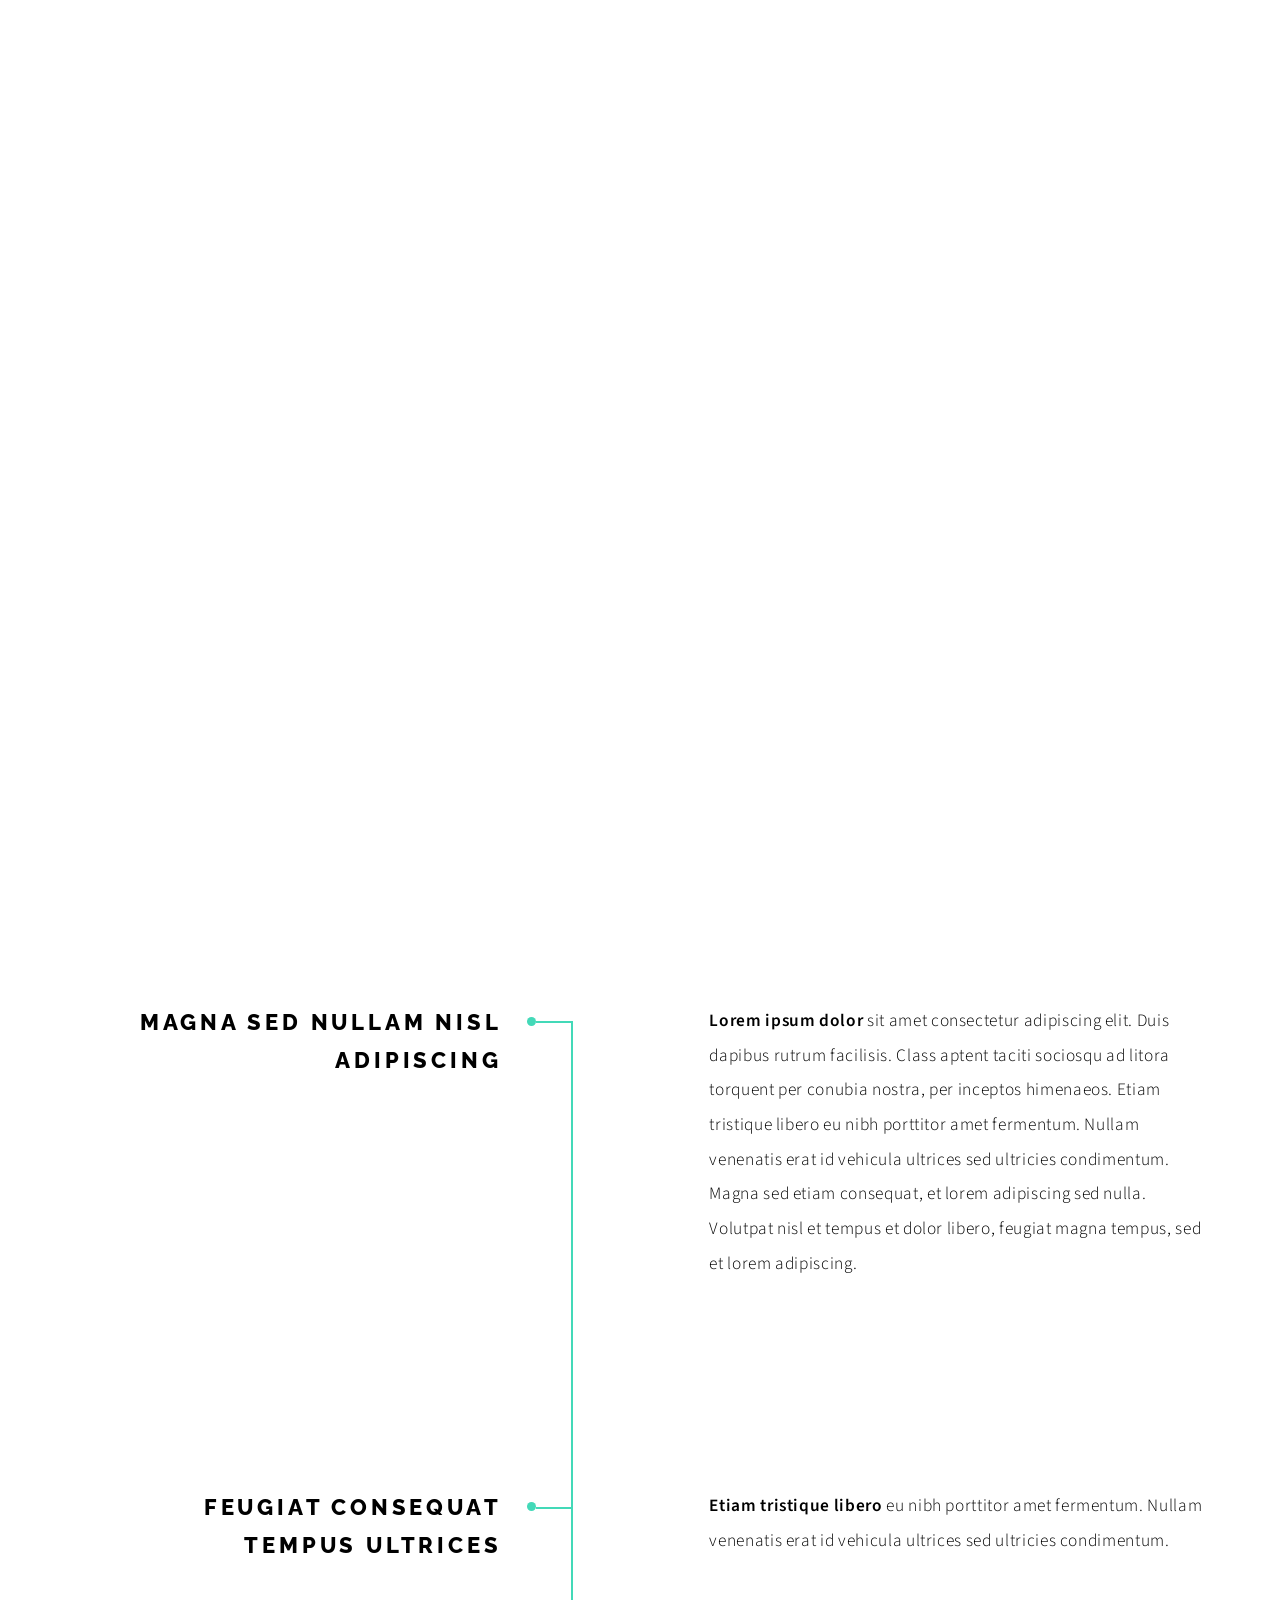
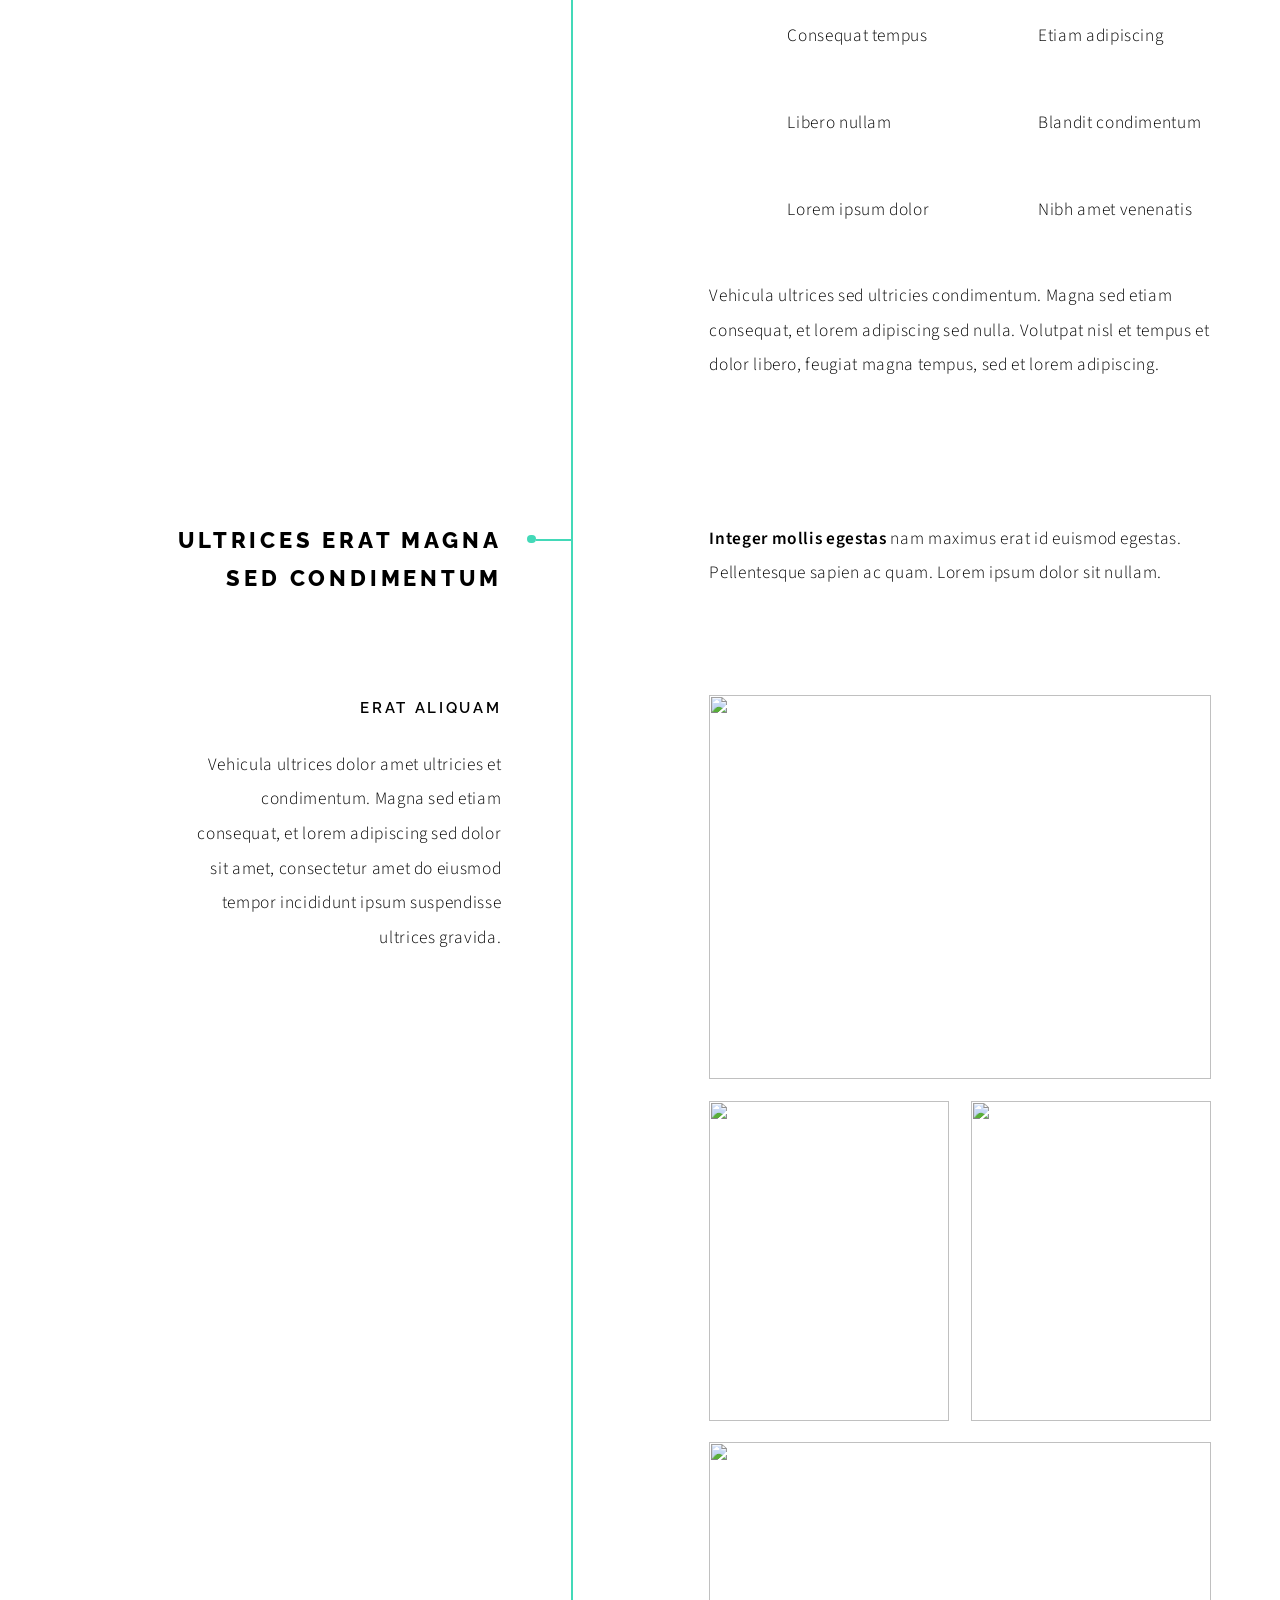
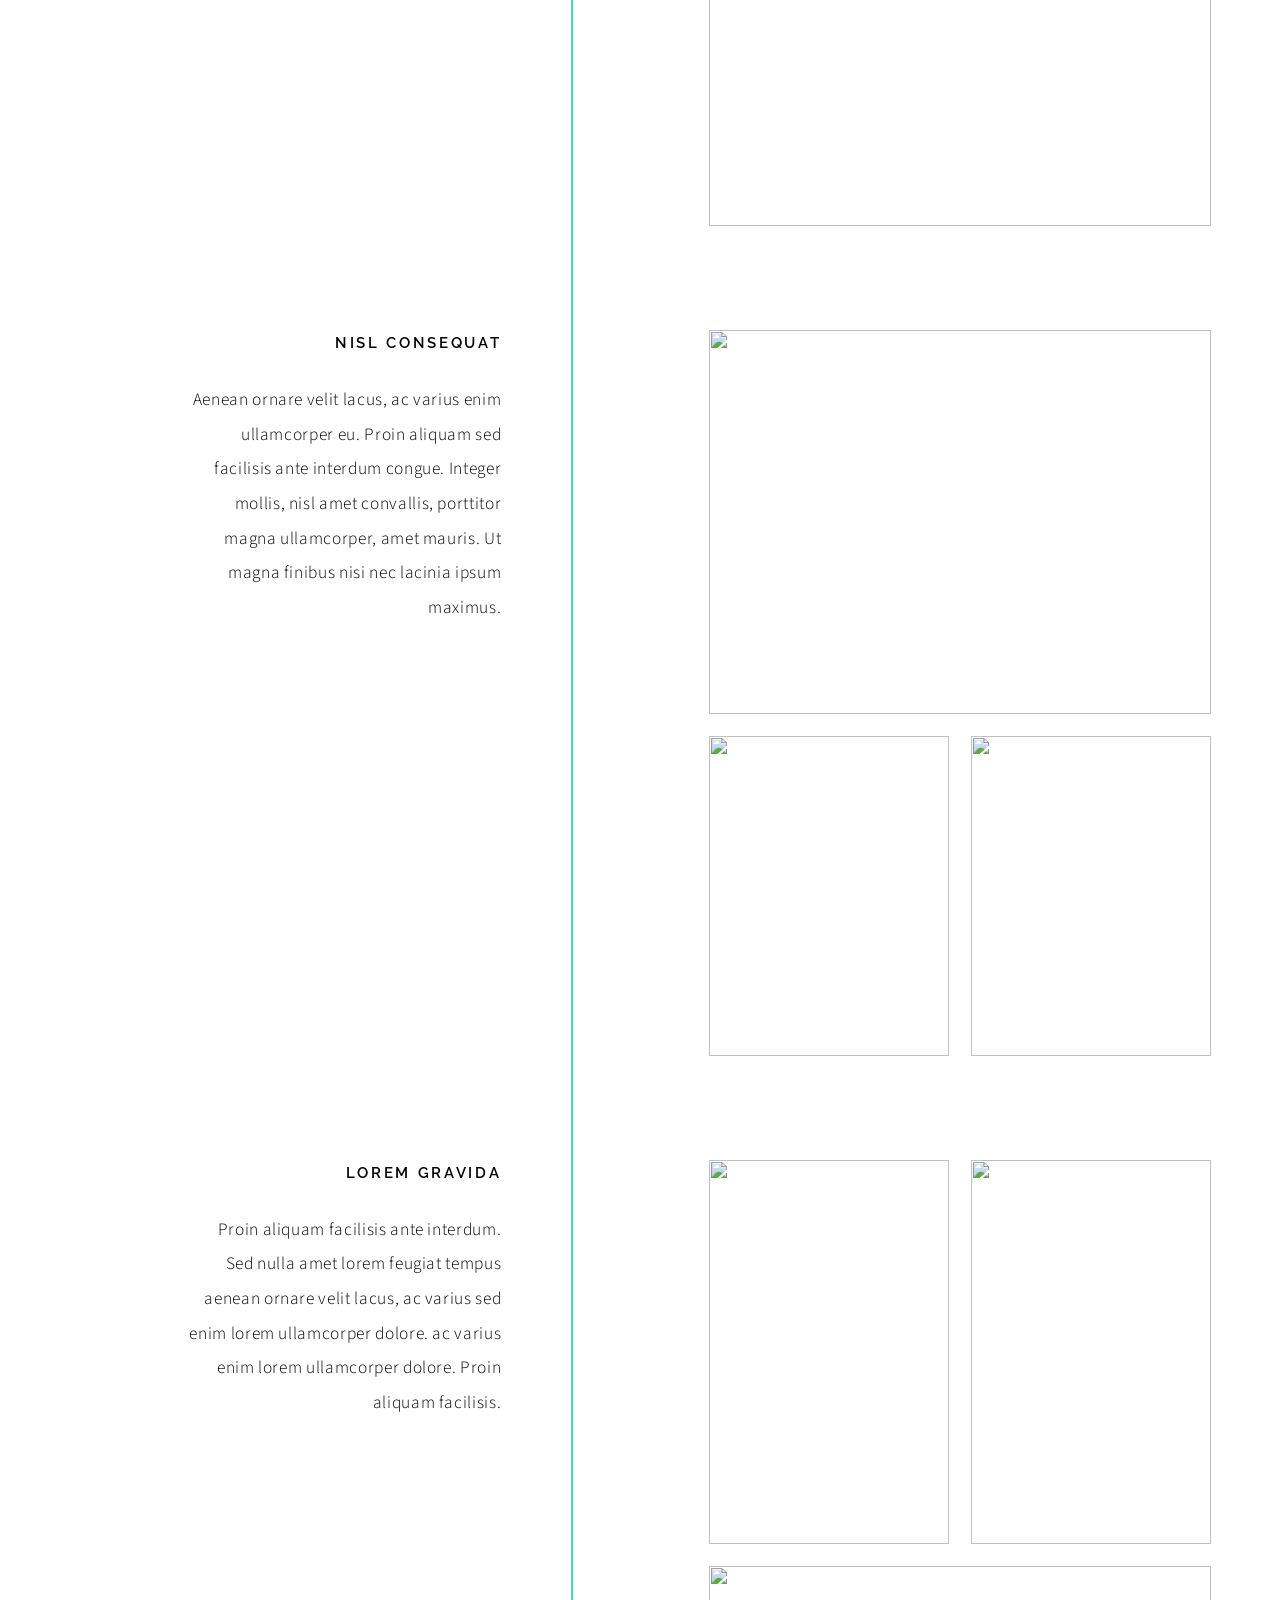
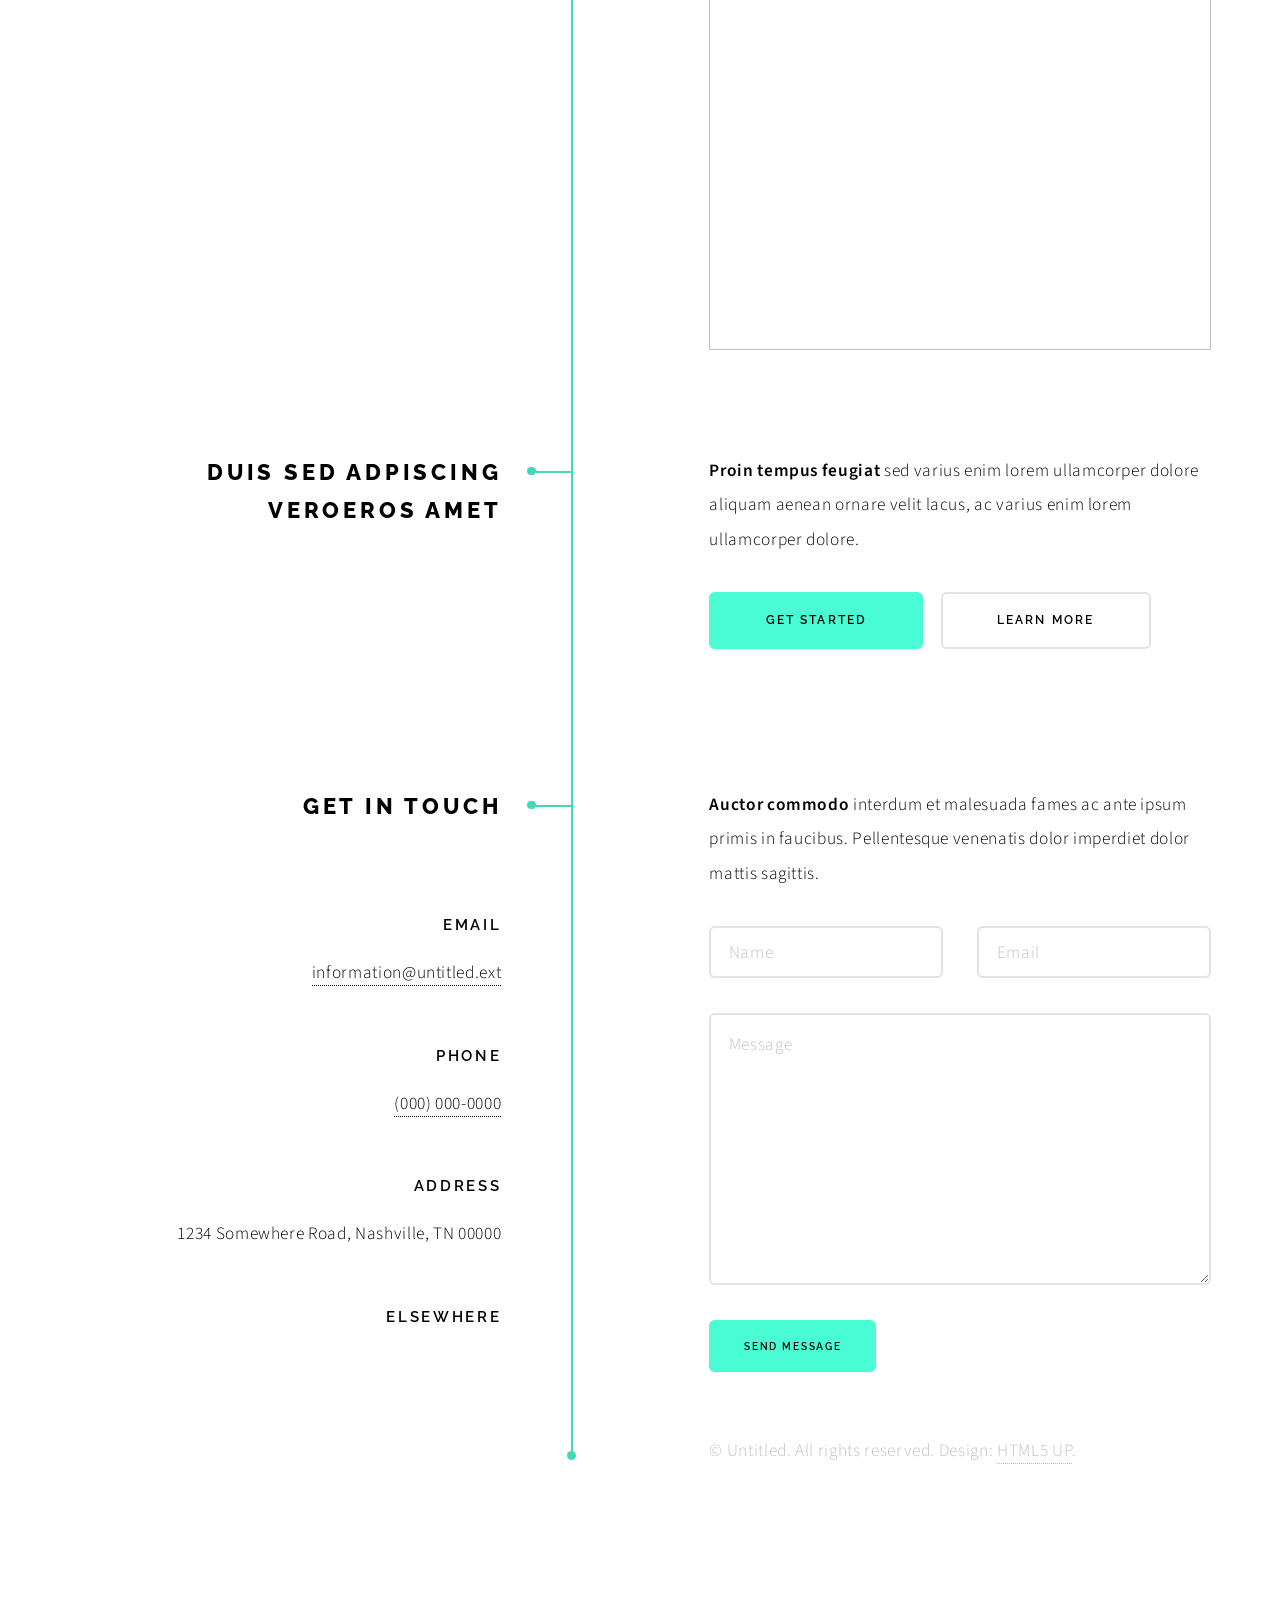
==== index.html @ ba3c8077 "Initialized: project" ====
<!DOCTYPE HTML>
<!--
	Paradigm Shift by HTML5 UP
	html5up.net | @ajlkn
	Free for personal and commercial use under the CCA 3.0 license (html5up.net/license)
-->
<html>
	<head>
		<title>Paradigm Shift by HTML5 UP</title>
		<meta charset="utf-8" />
		<meta name="viewport" content="width=device-width, initial-scale=1, user-scalable=no" />
		<meta name="description" content="" />
		<meta name="keywords" content="" />
		<link rel="stylesheet" href="assets/css/main.css" />
	</head>
	<body class="is-preload">

		<!-- Wrapper -->
			<div id="wrapper">

				<!-- Intro -->
					<section class="intro">
						<header>
							<h1>Paradigm Shift</h1>
							<p>A free responsive site template designed by <a href="https://twitter.com/ajlkn">@ajlkn</a> / <a href="https://html5up.net">HTML5 UP</a></p>
							<ul class="actions">
								<li><a href="#first" class="arrow scrolly"><span class="label">Next</span></a></li>
							</ul>
						</header>
						<div class="content">
							<span class="image fill" data-position="center"><img src="images/pic01.jpg" alt="" /></span>
						</div>
					</section>

				<!-- Section -->
					<section id="first">
						<header>
							<h2>Magna sed nullam nisl adipiscing</h2>
						</header>
						<div class="content">
							<p><strong>Lorem ipsum dolor</strong> sit amet consectetur adipiscing elit. Duis dapibus rutrum facilisis. Class aptent taciti sociosqu ad litora torquent per conubia nostra, per inceptos himenaeos. Etiam tristique libero eu nibh porttitor amet fermentum. Nullam venenatis erat id vehicula ultrices sed ultricies condimentum. Magna sed etiam consequat, et lorem adipiscing sed nulla. Volutpat nisl et tempus et dolor libero, feugiat magna tempus, sed et lorem adipiscing.</p>
							<span class="image main"><img src="images/pic02.jpg" alt="" /></span>
						</div>
					</section>

				<!-- Section -->
					<section>
						<header>
							<h2>Feugiat consequat tempus ultrices</h2>
						</header>
						<div class="content">
							<p><strong>Etiam tristique libero</strong> eu nibh porttitor amet fermentum. Nullam venenatis erat id vehicula ultrices sed ultricies condimentum.</p>
							<ul class="feature-icons">
								<li class="icon solid fa-laptop">Consequat tempus</li>
								<li class="icon solid fa-bolt">Etiam adipiscing</li>
								<li class="icon solid fa-signal">Libero nullam</li>
								<li class="icon solid fa-cog">Blandit condimentum</li>
								<li class="icon solid fa-map-marker-alt">Lorem ipsum dolor</li>
								<li class="icon solid fa-code">Nibh amet venenatis</li>
							</ul>
							<p>Vehicula ultrices sed ultricies condimentum. Magna sed etiam consequat, et lorem adipiscing sed nulla. Volutpat nisl et tempus et dolor libero, feugiat magna tempus, sed et lorem adipiscing.</p>
						</div>
					</section>

				<!-- Section -->
					<section>
						<header>
							<h2>Ultrices erat magna sed condimentum</h2>
						</header>
						<div class="content">
							<p><strong>Integer mollis egestas</strong> nam maximus erat id euismod egestas. Pellentesque sapien ac quam. Lorem ipsum dolor sit nullam.</p>

							<!-- Section -->
								<section>
									<header>
										<h3>Erat aliquam</h3>
										<p>Vehicula ultrices dolor amet ultricies et condimentum. Magna sed etiam consequat, et lorem adipiscing sed dolor sit amet, consectetur amet do eiusmod tempor incididunt  ipsum suspendisse ultrices gravida.</p>
									</header>
									<div class="content">
										<div class="gallery">
											<a href="images/gallery/fulls/01.jpg" class="landscape"><img src="images/gallery/thumbs/01.jpg" alt="" /></a>
											<a href="images/gallery/fulls/02.jpg"><img src="images/gallery/thumbs/02.jpg" alt="" /></a>
											<a href="images/gallery/fulls/03.jpg"><img src="images/gallery/thumbs/03.jpg" alt="" /></a>
											<a href="images/gallery/fulls/04.jpg" class="landscape"><img src="images/gallery/thumbs/04.jpg" alt="" /></a>
										</div>
									</div>
								</section>

							<!-- Section -->
								<section>
									<header>
										<h3>Nisl consequat</h3>
										<p>Aenean ornare velit lacus, ac varius enim ullamcorper eu. Proin aliquam sed facilisis ante interdum congue. Integer mollis, nisl amet convallis, porttitor magna ullamcorper, amet mauris. Ut magna finibus nisi nec lacinia ipsum maximus.</p>
									</header>
									<div class="content">
										<div class="gallery">
											<a href="images/gallery/fulls/05.jpg" class="landscape"><img src="images/gallery/thumbs/05.jpg" alt="" /></a>
											<a href="images/gallery/fulls/06.jpg"><img src="images/gallery/thumbs/06.jpg" alt="" /></a>
											<a href="images/gallery/fulls/07.jpg"><img src="images/gallery/thumbs/07.jpg" alt="" /></a>
										</div>
									</div>
								</section>

							<!-- Section -->
								<section>
									<header>
										<h3>Lorem gravida</h3>
										<p>Proin aliquam facilisis ante interdum. Sed nulla amet lorem feugiat tempus aenean ornare velit lacus, ac varius sed enim lorem ullamcorper dolore.  ac varius enim lorem ullamcorper dolore. Proin aliquam facilisis.</p>
									</header>
									<div class="content">
										<div class="gallery">
											<a href="images/gallery/fulls/08.jpg" class="portrait"><img src="images/gallery/thumbs/08.jpg" alt="" /></a>
											<a href="images/gallery/fulls/09.jpg" class="portrait"><img src="images/gallery/thumbs/09.jpg" alt="" /></a>
											<a href="images/gallery/fulls/10.jpg" class="landscape"><img src="images/gallery/thumbs/10.jpg" alt="" /></a>
										</div>
									</div>
								</section>

						</div>
					</section>

				<!-- Section -->
					<section>
						<header>
							<h2>Duis sed adpiscing veroeros amet</h2>
						</header>
						<div class="content">
							<p><strong>Proin tempus feugiat</strong> sed varius enim lorem ullamcorper dolore aliquam aenean ornare velit lacus, ac varius enim lorem ullamcorper dolore.</p>
							<ul class="actions">
								<li><a href="#" class="button primary large">Get Started</a></li>
								<li><a href="#" class="button large">Learn More</a></li>
							</ul>
						</div>
					</section>

				<!-- Elements -->
				<!--
					<section>
						<header>
							<h2>Elements</h2>
						</header>
						<div class="content">

							<section>
								<header>
									<h3>Text</h3>
								</header>
								<div class="content">
									<p>This is <b>bold</b> and this is <strong>strong</strong>. This is <i>italic</i> and this is <em>emphasized</em>.
									This is <sup>superscript</sup> text and this is <sub>subscript</sub> text.
									This is <u>underlined</u> and this is code: <code>for (;;) { ... }</code>. Finally, <a href="#">this is a link</a>.</p>
									<hr />
									<h2>Heading Level 2</h2>
									<h3>Heading Level 3</h3>
									<h4>Heading Level 4</h4>
									<h5>Heading Level 5</h5>
									<hr />
									<h5>Blockquote</h5>
									<blockquote>Fringilla nisl. Donec accumsan interdum nisi, quis tincidunt felis sagittis eget tempus euismod. Vestibulum ante ipsum primis in faucibus vestibulum. Blandit adipiscing eu felis iaculis volutpat ac adipiscing accumsan faucibus. Vestibulum ante ipsum primis in faucibus lorem ipsum dolor sit amet nullam adipiscing eu felis.</blockquote>
									<h5>Preformatted</h5>
									<pre><code>i = 0;

while (!deck.isInOrder()) {
  print 'Iteration ' + i;
  deck.shuffle();
  i++;
}

print 'Sorted in ' + i + ' iterations.';</code></pre>
								</div>
							</section>

							<section>
								<header>
									<h3>Lists</h3>
								</header>
								<div class="content">

									<h4>Unordered</h4>
									<ul>
										<li>Dolor pulvinar etiam.</li>
										<li>Sagittis adipiscing.</li>
										<li>Felis enim feugiat.</li>
									</ul>

									<h4>Alternate</h4>
									<ul class="alt">
										<li>Dolor pulvinar etiam.</li>
										<li>Sagittis adipiscing.</li>
										<li>Felis enim feugiat.</li>
									</ul>

									<h4>Ordered</h4>
									<ol>
										<li>Dolor pulvinar etiam.</li>
										<li>Etiam vel felis viverra.</li>
										<li>Felis enim feugiat.</li>
										<li>Dolor pulvinar etiam.</li>
										<li>Etiam vel felis lorem.</li>
										<li>Felis enim et feugiat.</li>
									</ol>
									<h4>Icons</h4>
									<ul class="icons">
										<li><a href="#" class="icon brands fa-twitter"><span class="label">Twitter</span></a></li>
										<li><a href="#" class="icon brands fa-facebook-f"><span class="label">Facebook</span></a></li>
										<li><a href="#" class="icon brands fa-instagram"><span class="label">Instagram</span></a></li>
										<li><a href="#" class="icon brands fa-github"><span class="label">Github</span></a></li>
									</ul>

									<h4>Actions</h4>
									<ul class="actions">
										<li><a href="#" class="button primary">Default</a></li>
										<li><a href="#" class="button">Default</a></li>
									</ul>
									<ul class="actions stacked">
										<li><a href="#" class="button primary">Default</a></li>
										<li><a href="#" class="button">Default</a></li>
									</ul>
								</div>
							</section>

							<section>
								<header>
									<h3>Table</h3>
								</header>
								<div class="content">
									<h4>Default</h4>
									<div class="table-wrapper">
										<table>
											<thead>
												<tr>
													<th>Name</th>
													<th>Description</th>
													<th>Price</th>
												</tr>
											</thead>
											<tbody>
												<tr>
													<td>Item One</td>
													<td>Ante turpis integer aliquet porttitor.</td>
													<td>29.99</td>
												</tr>
												<tr>
													<td>Item Two</td>
													<td>Vis ac commodo adipiscing arcu aliquet.</td>
													<td>19.99</td>
												</tr>
												<tr>
													<td>Item Three</td>
													<td> Morbi faucibus arcu accumsan lorem.</td>
													<td>29.99</td>
												</tr>
												<tr>
													<td>Item Four</td>
													<td>Vitae integer tempus condimentum.</td>
													<td>19.99</td>
												</tr>
												<tr>
													<td>Item Five</td>
													<td>Ante turpis integer aliquet porttitor.</td>
													<td>29.99</td>
												</tr>
											</tbody>
											<tfoot>
												<tr>
													<td colspan="2"></td>
													<td>100.00</td>
												</tr>
											</tfoot>
										</table>
									</div>

									<h4>Alternate</h4>
									<div class="table-wrapper">
										<table class="alt">
											<thead>
												<tr>
													<th>Name</th>
													<th>Description</th>
													<th>Price</th>
												</tr>
											</thead>
											<tbody>
												<tr>
													<td>Item One</td>
													<td>Ante turpis integer aliquet porttitor.</td>
													<td>29.99</td>
												</tr>
												<tr>
													<td>Item Two</td>
													<td>Vis ac commodo adipiscing arcu aliquet.</td>
													<td>19.99</td>
												</tr>
												<tr>
													<td>Item Three</td>
													<td> Morbi faucibus arcu accumsan lorem.</td>
													<td>29.99</td>
												</tr>
												<tr>
													<td>Item Four</td>
													<td>Vitae integer tempus condimentum.</td>
													<td>19.99</td>
												</tr>
												<tr>
													<td>Item Five</td>
													<td>Ante turpis integer aliquet porttitor.</td>
													<td>29.99</td>
												</tr>
											</tbody>
											<tfoot>
												<tr>
													<td colspan="2"></td>
													<td>100.00</td>
												</tr>
											</tfoot>
										</table>
									</div>
								</div>
							</section>

							<section>
								<header>
									<h3>Buttons</h3>
								</header>
								<div class="content">
									<ul class="actions">
										<li><a href="#" class="button primary">Primary</a></li>
										<li><a href="#" class="button">Default</a></li>
									</ul>
									<ul class="actions">
										<li><a href="#" class="button large">Large</a></li>
										<li><a href="#" class="button">Default</a></li>
										<li><a href="#" class="button small">Small</a></li>
									</ul>
									<ul class="actions">
										<li><a href="#" class="button primary icon solid fa-download">Icon</a></li>
										<li><a href="#" class="button icon solid fa-download">Icon</a></li>
									</ul>
									<ul class="actions">
										<li><span class="button primary disabled">Disabled</span></li>
										<li><span class="button disabled">Disabled</span></li>
									</ul>
								</div>
							</section>

							<section>
								<header>
									<h3>Form</h3>
								</header>
								<div class="content">
									<form method="post" action="#">
										<div class="fields">
											<div class="field half">
												<label for="demo-name">Name</label>
												<input type="text" name="demo-name" id="demo-name" value="" placeholder="Jane Doe" />
											</div>
											<div class="field half">
												<label for="demo-email">Email</label>
												<input type="email" name="demo-email" id="demo-email" value="" placeholder="jane@untitled.tld" />
											</div>
											<div class="field">
												<label for="demo-category">Category</label>
												<select name="demo-category" id="demo-category">
													<option value="">-</option>
													<option value="1">Manufacturing</option>
													<option value="1">Shipping</option>
													<option value="1">Administration</option>
													<option value="1">Human Resources</option>
												</select>
											</div>
											<div class="field half">
												<input type="radio" id="demo-priority-low" name="demo-priority" checked>
												<label for="demo-priority-low">Low</label>
											</div>
											<div class="field half">
												<input type="radio" id="demo-priority-high" name="demo-priority">
												<label for="demo-priority-high">High</label>
											</div>
											<div class="field half">
												<input type="checkbox" id="demo-copy" name="demo-copy">
												<label for="demo-copy">Email me a copy</label>
											</div>
											<div class="field half">
												<input type="checkbox" id="demo-human" name="demo-human" checked>
												<label for="demo-human">Not a robot</label>
											</div>
											<div class="field">
												<label for="demo-message">Message</label>
												<textarea name="demo-message" id="demo-message" placeholder="Enter your message" rows="6"></textarea>
											</div>
										</div>
										<ul class="actions">
											<li><input type="submit" value="Send Message" class="primary" /></li>
											<li><input type="reset" value="Reset" /></li>
										</ul>
									</form>
								</div>
							</section>

						</div>
					</section>
				-->

				<!-- Section -->
					<section>
						<header>
							<h2>Get in touch</h2>
						</header>
						<div class="content">
							<p><strong>Auctor commodo</strong> interdum et malesuada fames ac ante ipsum primis in faucibus. Pellentesque venenatis dolor imperdiet dolor mattis sagittis.</p>
							<form>
								<div class="fields">
									<div class="field half">
										<input type="text" name="name" id="name" placeholder="Name" />
									</div>
									<div class="field half">
										<input type="email" name="email" id="email" placeholder="Email" />
									</div>
									<div class="field">
										<textarea name="message" id="message" placeholder="Message" rows="7"></textarea>
									</div>
								</div>
								<ul class="actions">
									<li><input type="submit" value="Send Message" class="button primary" /></li>
								</ul>
							</form>
						</div>
						<footer>
							<ul class="items">
								<li>
									<h3>Email</h3>
									<a href="#">information@untitled.ext</a>
								</li>
								<li>
									<h3>Phone</h3>
									<a href="#">(000) 000-0000</a>
								</li>
								<li>
									<h3>Address</h3>
									<span>1234 Somewhere Road, Nashville, TN 00000</span>
								</li>
								<li>
									<h3>Elsewhere</h3>
									<ul class="icons">
										<li><a href="#" class="icon brands fa-twitter"><span class="label">Twitter</span></a></li>
										<li><a href="#" class="icon brands fa-facebook-f"><span class="label">Facebook</span></a></li>
										<li><a href="#" class="icon brands fa-instagram"><span class="label">Instagram</span></a></li>
										<li><a href="#" class="icon brands fa-linkedin-in"><span class="label">LinkedIn</span></a></li>
										<li><a href="#" class="icon brands fa-github"><span class="label">GitHub</span></a></li>
										<li><a href="#" class="icon brands fa-codepen"><span class="label">Codepen</span></a></li>
									</ul>
								</li>
							</ul>
						</footer>
					</section>

				<!-- Copyright -->
					<div class="copyright">&copy; Untitled. All rights reserved. Design: <a href="https://html5up.net">HTML5 UP</a>.</div>

			</div>

		<!-- Scripts -->
			<script src="assets/js/jquery.min.js"></script>
			<script src="assets/js/jquery.scrolly.min.js"></script>
			<script src="assets/js/browser.min.js"></script>
			<script src="assets/js/breakpoints.min.js"></script>
			<script src="assets/js/util.js"></script>
			<script src="assets/js/main.js"></script>

	</body>
</html>
---- assets/css/main.css ----
@import url(fontawesome-all.min.css);
@import url("https://fonts.googleapis.com/css?family=Source+Sans+Pro:300,600,700,300i,600i,700i|Raleway:600,800");

/*
	Paradigm Shift by HTML5 UP
	html5up.net | @ajlkn
	Free for personal and commercial use under the CCA 3.0 license (html5up.net/license)
*/

html, body, div, span, applet, object,
iframe, h1, h2, h3, h4, h5, h6, p, blockquote,
pre, a, abbr, acronym, address, big, cite,
code, del, dfn, em, img, ins, kbd, q, s, samp,
small, strike, strong, sub, sup, tt, var, b,
u, i, center, dl, dt, dd, ol, ul, li, fieldset,
form, label, legend, table, caption, tbody,
tfoot, thead, tr, th, td, article, aside,
canvas, details, embed, figure, figcaption,
footer, header, hgroup, menu, nav, output, ruby,
section, summary, time, mark, audio, video {
	margin: 0;
	padding: 0;
	border: 0;
	font-size: 100%;
	font: inherit;
	vertical-align: baseline;}

article, aside, details, figcaption, figure,
footer, header, hgroup, menu, nav, section {
	display: block;}

body {
	line-height: 1;
}

ol, ul {
	list-style: none;
}

blockquote, q {
	quotes: none;
}

	blockquote:before, blockquote:after, q:before, q:after {
		content: '';
		content: none;
	}

table {
	border-collapse: collapse;
	border-spacing: 0;
}

body {
	-webkit-text-size-adjust: none;
}

mark {
	background-color: transparent;
	color: inherit;
}

input::-moz-focus-inner {
	border: 0;
	padding: 0;
}

input, select, textarea {
	-moz-appearance: none;
	-webkit-appearance: none;
	-ms-appearance: none;
	appearance: none;
}

/* Basic */

	@-ms-viewport {
		width: device-width;
	}

	body {
		-ms-overflow-style: scrollbar;
	}

	@media screen and (max-width: 480px) {

		html, body {
			min-width: 320px;
		}

	}

	html {
		box-sizing: border-box;
	}

	*, *:before, *:after {
		box-sizing: inherit;
	}

	html {
		overflow-x: hidden;
	}

	body {
		background: #ffffff;
		overflow-x: hidden;
	}

		body.is-preload *, body.is-preload *:before, body.is-preload *:after {
			-moz-animation: none !important;
			-webkit-animation: none !important;
			-ms-animation: none !important;
			animation: none !important;
			-moz-transition: none !important;
			-webkit-transition: none !important;
			-ms-transition: none !important;
			transition: none !important;
		}

/* Typography */

	html {
		font-size: 18pt;
	}

		@media screen and (max-width: 1920px) {

			html {
				font-size: 13pt;
			}

		}

		@media screen and (max-width: 1152px) {

			html {
				font-size: 14pt;
			}

		}

		@media screen and (max-width: 736px) {

			html {
				font-size: 12pt;
			}

		}

		@media screen and (max-width: 480px) {

			html {
				font-size: 11pt;
			}

		}

	body {
		background-color: #ffffff;
		color: #000000;
	}

	body, input, select, textarea {
		color: #000000;
		font-family: "Source Sans Pro", Helvetica, sans-serif;
		font-size: 1rem;
		font-weight: 300;
		letter-spacing: 0.0375em;
		line-height: 2;
	}

	a {
		-moz-transition: border-bottom-color 0.25s ease-in-out;
		-webkit-transition: border-bottom-color 0.25s ease-in-out;
		-ms-transition: border-bottom-color 0.25s ease-in-out;
		transition: border-bottom-color 0.25s ease-in-out;
		text-decoration: none;
		color: #000000;
		border-bottom: dotted 1px;
	}

		a:hover {
			text-decoration: none;
			border-bottom-color: transparent;
		}

	strong, b {
		font-weight: 600;
		color: #000000;
	}

	em, i {
		font-style: italic;
	}

	p {
		margin: 0 0 2rem 0;
	}

	h1, h2, h3, h4, h5, h6 {
		color: #000000;
		font-family: "Raleway", Helvetica, sans-serif;
		font-weight: 600;
		letter-spacing: 0.175em;
		line-height: 1.75;
		margin: 0 0 1.5rem 0;
		text-transform: uppercase;
	}

		h1 a, h2 a, h3 a, h4 a, h5 a, h6 a {
			color: inherit;
			text-decoration: none;
		}

	h1 {
		font-family: "Source Sans Pro", Helvetica, sans-serif;
		font-size: 5rem;
		font-weight: 700;
		letter-spacing: -0.05em;
		line-height: 1.1;
		margin: 0 0 1.5rem 0;
		text-transform: none;
	}

	h2 {
		font-size: 1.25rem;
		font-weight: 800;
		margin: 0 0 2rem 0;
	}

	h3 {
		font-size: 0.875rem;
	}

	h4 {
		font-size: 0.875rem;
	}

	h5 {
		font-size: 0.75rem;
	}

	h6 {
		font-size: 0.625rem;
	}

	@media screen and (max-width: 736px) {

		h1 {
			font-size: 4.5rem;
			line-height: 1.1;
		}

		h2 {
			font-size: 1.25rem;
			line-height: 1.7;
		}

		h3 {
			font-size: 0.9rem;
		}

		h4 {
			font-size: 0.75rem;
		}

		h5 {
			font-size: 0.675rem;
		}

	}

	@media screen and (max-width: 360px) {

		h1 {
			font-size: 3.75rem;
		}

		h2 {
			font-size: 1.125rem;
		}

		h3 {
			font-size: 0.8rem;
		}

		h4 {
			font-size: 0.675rem;
		}

		h5 {
			font-size: 0.675rem;
		}

	}

	sub {
		font-size: 0.8rem;
		position: relative;
		top: 0.5rem;
	}

	sup {
		font-size: 0.8rem;
		position: relative;
		top: -0.5rem;
	}

	blockquote {
		border-left: solid 0.5rem rgba(144, 144, 144, 0.25);
		font-style: italic;
		margin: 0 0 2rem 0;
		padding: 1rem 0 1rem 2rem;
	}

	code {
		background: rgba(144, 144, 144, 0.1);
		border-radius: 0.325rem;
		font-family: "Courier New", monospace;
		font-size: 0.9rem;
		margin: 0 0.25rem;
		padding: 0.25rem 0.65rem;
	}

	pre {
		-webkit-overflow-scrolling: touch;
		font-family: "Courier New", monospace;
		font-size: 0.9rem;
		margin: 0 0 2rem 0;
		width: 100%;
	}

		pre code {
			display: block;
			line-height: 1.75;
			padding: 1rem 1.5rem;
			overflow-x: auto;
		}

	hr {
		border: 0;
		border-bottom: solid 2px rgba(144, 144, 144, 0.25);
		margin: 3rem 0;
	}

		hr.major {
			margin: 5rem 0;
		}

		@media screen and (max-width: 736px) {

			hr.major {
				margin: 3rem 0;
			}

		}

/* Row */

	.row {
		display: flex;
		flex-wrap: wrap;
		box-sizing: border-box;
		align-items: stretch;
	}

		.row > * {
			box-sizing: border-box;
		}

		.row.gtr-uniform > * > :last-child {
			margin-bottom: 0;
		}

		.row.aln-left {
			justify-content: flex-start;
		}

		.row.aln-center {
			justify-content: center;
		}

		.row.aln-right {
			justify-content: flex-end;
		}

		.row.aln-top {
			align-items: flex-start;
		}

		.row.aln-middle {
			align-items: center;
		}

		.row.aln-bottom {
			align-items: flex-end;
		}

		.row > .imp {
			order: -1;
		}

		.row > .col-1 {
			width: 8.33333%;
		}

		.row > .off-1 {
			margin-left: 8.33333%;
		}

		.row > .col-2 {
			width: 16.66667%;
		}

		.row > .off-2 {
			margin-left: 16.66667%;
		}

		.row > .col-3 {
			width: 25%;
		}

		.row > .off-3 {
			margin-left: 25%;
		}

		.row > .col-4 {
			width: 33.33333%;
		}

		.row > .off-4 {
			margin-left: 33.33333%;
		}

		.row > .col-5 {
			width: 41.66667%;
		}

		.row > .off-5 {
			margin-left: 41.66667%;
		}

		.row > .col-6 {
			width: 50%;
		}

		.row > .off-6 {
			margin-left: 50%;
		}

		.row > .col-7 {
			width: 58.33333%;
		}

		.row > .off-7 {
			margin-left: 58.33333%;
		}

		.row > .col-8 {
			width: 66.66667%;
		}

		.row > .off-8 {
			margin-left: 66.66667%;
		}

		.row > .col-9 {
			width: 75%;
		}

		.row > .off-9 {
			margin-left: 75%;
		}

		.row > .col-10 {
			width: 83.33333%;
		}

		.row > .off-10 {
			margin-left: 83.33333%;
		}

		.row > .col-11 {
			width: 91.66667%;
		}

		.row > .off-11 {
			margin-left: 91.66667%;
		}

		.row > .col-12 {
			width: 100%;
		}

		.row > .off-12 {
			margin-left: 100%;
		}

		.row.gtr-0 {
			margin-top: 0;
			margin-left: 0rem;
		}

			.row.gtr-0 > * {
				padding: 0 0 0 0rem;
			}

			.row.gtr-0.gtr-uniform {
				margin-top: 0rem;
			}

				.row.gtr-0.gtr-uniform > * {
					padding-top: 0rem;
				}

		.row.gtr-25 {
			margin-top: 0;
			margin-left: -0.5rem;
		}

			.row.gtr-25 > * {
				padding: 0 0 0 0.5rem;
			}

			.row.gtr-25.gtr-uniform {
				margin-top: -0.5rem;
			}

				.row.gtr-25.gtr-uniform > * {
					padding-top: 0.5rem;
				}

		.row.gtr-50 {
			margin-top: 0;
			margin-left: -1rem;
		}

			.row.gtr-50 > * {
				padding: 0 0 0 1rem;
			}

			.row.gtr-50.gtr-uniform {
				margin-top: -1rem;
			}

				.row.gtr-50.gtr-uniform > * {
					padding-top: 1rem;
				}

		.row {
			margin-top: 0;
			margin-left: -2rem;
		}

			.row > * {
				padding: 0 0 0 2rem;
			}

			.row.gtr-uniform {
				margin-top: -2rem;
			}

				.row.gtr-uniform > * {
					padding-top: 2rem;
				}

		.row.gtr-150 {
			margin-top: 0;
			margin-left: -3rem;
		}

			.row.gtr-150 > * {
				padding: 0 0 0 3rem;
			}

			.row.gtr-150.gtr-uniform {
				margin-top: -3rem;
			}

				.row.gtr-150.gtr-uniform > * {
					padding-top: 3rem;
				}

		.row.gtr-200 {
			margin-top: 0;
			margin-left: -4rem;
		}

			.row.gtr-200 > * {
				padding: 0 0 0 4rem;
			}

			.row.gtr-200.gtr-uniform {
				margin-top: -4rem;
			}

				.row.gtr-200.gtr-uniform > * {
					padding-top: 4rem;
				}

		@media screen and (max-width: 1920px) {

			.row {
				display: flex;
				flex-wrap: wrap;
				box-sizing: border-box;
				align-items: stretch;
			}

				.row > * {
					box-sizing: border-box;
				}

				.row.gtr-uniform > * > :last-child {
					margin-bottom: 0;
				}

				.row.aln-left {
					justify-content: flex-start;
				}

				.row.aln-center {
					justify-content: center;
				}

				.row.aln-right {
					justify-content: flex-end;
				}

				.row.aln-top {
					align-items: flex-start;
				}

				.row.aln-middle {
					align-items: center;
				}

				.row.aln-bottom {
					align-items: flex-end;
				}

				.row > .imp-xlarge {
					order: -1;
				}

				.row > .col-1-xlarge {
					width: 8.33333%;
				}

				.row > .off-1-xlarge {
					margin-left: 8.33333%;
				}

				.row > .col-2-xlarge {
					width: 16.66667%;
				}

				.row > .off-2-xlarge {
					margin-left: 16.66667%;
				}

				.row > .col-3-xlarge {
					width: 25%;
				}

				.row > .off-3-xlarge {
					margin-left: 25%;
				}

				.row > .col-4-xlarge {
					width: 33.33333%;
				}

				.row > .off-4-xlarge {
					margin-left: 33.33333%;
				}

				.row > .col-5-xlarge {
					width: 41.66667%;
				}

				.row > .off-5-xlarge {
					margin-left: 41.66667%;
				}

				.row > .col-6-xlarge {
					width: 50%;
				}

				.row > .off-6-xlarge {
					margin-left: 50%;
				}

				.row > .col-7-xlarge {
					width: 58.33333%;
				}

				.row > .off-7-xlarge {
					margin-left: 58.33333%;
				}

				.row > .col-8-xlarge {
					width: 66.66667%;
				}

				.row > .off-8-xlarge {
					margin-left: 66.66667%;
				}

				.row > .col-9-xlarge {
					width: 75%;
				}

				.row > .off-9-xlarge {
					margin-left: 75%;
				}

				.row > .col-10-xlarge {
					width: 83.33333%;
				}

				.row > .off-10-xlarge {
					margin-left: 83.33333%;
				}

				.row > .col-11-xlarge {
					width: 91.66667%;
				}

				.row > .off-11-xlarge {
					margin-left: 91.66667%;
				}

				.row > .col-12-xlarge {
					width: 100%;
				}

				.row > .off-12-xlarge {
					margin-left: 100%;
				}

				.row.gtr-0 {
					margin-top: 0;
					margin-left: 0rem;
				}

					.row.gtr-0 > * {
						padding: 0 0 0 0rem;
					}

					.row.gtr-0.gtr-uniform {
						margin-top: 0rem;
					}

						.row.gtr-0.gtr-uniform > * {
							padding-top: 0rem;
						}

				.row.gtr-25 {
					margin-top: 0;
					margin-left: -0.5rem;
				}

					.row.gtr-25 > * {
						padding: 0 0 0 0.5rem;
					}

					.row.gtr-25.gtr-uniform {
						margin-top: -0.5rem;
					}

						.row.gtr-25.gtr-uniform > * {
							padding-top: 0.5rem;
						}

				.row.gtr-50 {
					margin-top: 0;
					margin-left: -1rem;
				}

					.row.gtr-50 > * {
						padding: 0 0 0 1rem;
					}

					.row.gtr-50.gtr-uniform {
						margin-top: -1rem;
					}

						.row.gtr-50.gtr-uniform > * {
							padding-top: 1rem;
						}

				.row {
					margin-top: 0;
					margin-left: -2rem;
				}

					.row > * {
						padding: 0 0 0 2rem;
					}

					.row.gtr-uniform {
						margin-top: -2rem;
					}

						.row.gtr-uniform > * {
							padding-top: 2rem;
						}

				.row.gtr-150 {
					margin-top: 0;
					margin-left: -3rem;
				}

					.row.gtr-150 > * {
						padding: 0 0 0 3rem;
					}

					.row.gtr-150.gtr-uniform {
						margin-top: -3rem;
					}

						.row.gtr-150.gtr-uniform > * {
							padding-top: 3rem;
						}

				.row.gtr-200 {
					margin-top: 0;
					margin-left: -4rem;
				}

					.row.gtr-200 > * {
						padding: 0 0 0 4rem;
					}

					.row.gtr-200.gtr-uniform {
						margin-top: -4rem;
					}

						.row.gtr-200.gtr-uniform > * {
							padding-top: 4rem;
						}

		}

		@media screen and (max-width: 1280px) {

			.row {
				display: flex;
				flex-wrap: wrap;
				box-sizing: border-box;
				align-items: stretch;
			}

				.row > * {
					box-sizing: border-box;
				}

				.row.gtr-uniform > * > :last-child {
					margin-bottom: 0;
				}

				.row.aln-left {
					justify-content: flex-start;
				}

				.row.aln-center {
					justify-content: center;
				}

				.row.aln-right {
					justify-content: flex-end;
				}

				.row.aln-top {
					align-items: flex-start;
				}

				.row.aln-middle {
					align-items: center;
				}

				.row.aln-bottom {
					align-items: flex-end;
				}

				.row > .imp-large {
					order: -1;
				}

				.row > .col-1-large {
					width: 8.33333%;
				}

				.row > .off-1-large {
					margin-left: 8.33333%;
				}

				.row > .col-2-large {
					width: 16.66667%;
				}

				.row > .off-2-large {
					margin-left: 16.66667%;
				}

				.row > .col-3-large {
					width: 25%;
				}

				.row > .off-3-large {
					margin-left: 25%;
				}

				.row > .col-4-large {
					width: 33.33333%;
				}

				.row > .off-4-large {
					margin-left: 33.33333%;
				}

				.row > .col-5-large {
					width: 41.66667%;
				}

				.row > .off-5-large {
					margin-left: 41.66667%;
				}

				.row > .col-6-large {
					width: 50%;
				}

				.row > .off-6-large {
					margin-left: 50%;
				}

				.row > .col-7-large {
					width: 58.33333%;
				}

				.row > .off-7-large {
					margin-left: 58.33333%;
				}

				.row > .col-8-large {
					width: 66.66667%;
				}

				.row > .off-8-large {
					margin-left: 66.66667%;
				}

				.row > .col-9-large {
					width: 75%;
				}

				.row > .off-9-large {
					margin-left: 75%;
				}

				.row > .col-10-large {
					width: 83.33333%;
				}

				.row > .off-10-large {
					margin-left: 83.33333%;
				}

				.row > .col-11-large {
					width: 91.66667%;
				}

				.row > .off-11-large {
					margin-left: 91.66667%;
				}

				.row > .col-12-large {
					width: 100%;
				}

				.row > .off-12-large {
					margin-left: 100%;
				}

				.row.gtr-0 {
					margin-top: 0;
					margin-left: 0rem;
				}

					.row.gtr-0 > * {
						padding: 0 0 0 0rem;
					}

					.row.gtr-0.gtr-uniform {
						margin-top: 0rem;
					}

						.row.gtr-0.gtr-uniform > * {
							padding-top: 0rem;
						}

				.row.gtr-25 {
					margin-top: 0;
					margin-left: -0.375rem;
				}

					.row.gtr-25 > * {
						padding: 0 0 0 0.375rem;
					}

					.row.gtr-25.gtr-uniform {
						margin-top: -0.375rem;
					}

						.row.gtr-25.gtr-uniform > * {
							padding-top: 0.375rem;
						}

				.row.gtr-50 {
					margin-top: 0;
					margin-left: -0.75rem;
				}

					.row.gtr-50 > * {
						padding: 0 0 0 0.75rem;
					}

					.row.gtr-50.gtr-uniform {
						margin-top: -0.75rem;
					}

						.row.gtr-50.gtr-uniform > * {
							padding-top: 0.75rem;
						}

				.row {
					margin-top: 0;
					margin-left: -1.5rem;
				}

					.row > * {
						padding: 0 0 0 1.5rem;
					}

					.row.gtr-uniform {
						margin-top: -1.5rem;
					}

						.row.gtr-uniform > * {
							padding-top: 1.5rem;
						}

				.row.gtr-150 {
					margin-top: 0;
					margin-left: -2.25rem;
				}

					.row.gtr-150 > * {
						padding: 0 0 0 2.25rem;
					}

					.row.gtr-150.gtr-uniform {
						margin-top: -2.25rem;
					}

						.row.gtr-150.gtr-uniform > * {
							padding-top: 2.25rem;
						}

				.row.gtr-200 {
					margin-top: 0;
					margin-left: -3rem;
				}

					.row.gtr-200 > * {
						padding: 0 0 0 3rem;
					}

					.row.gtr-200.gtr-uniform {
						margin-top: -3rem;
					}

						.row.gtr-200.gtr-uniform > * {
							padding-top: 3rem;
						}

		}

		@media screen and (max-width: 1152px) {

			.row {
				display: flex;
				flex-wrap: wrap;
				box-sizing: border-box;
				align-items: stretch;
			}

				.row > * {
					box-sizing: border-box;
				}

				.row.gtr-uniform > * > :last-child {
					margin-bottom: 0;
				}

				.row.aln-left {
					justify-content: flex-start;
				}

				.row.aln-center {
					justify-content: center;
				}

				.row.aln-right {
					justify-content: flex-end;
				}

				.row.aln-top {
					align-items: flex-start;
				}

				.row.aln-middle {
					align-items: center;
				}

				.row.aln-bottom {
					align-items: flex-end;
				}

				.row > .imp-medium {
					order: -1;
				}

				.row > .col-1-medium {
					width: 8.33333%;
				}

				.row > .off-1-medium {
					margin-left: 8.33333%;
				}

				.row > .col-2-medium {
					width: 16.66667%;
				}

				.row > .off-2-medium {
					margin-left: 16.66667%;
				}

				.row > .col-3-medium {
					width: 25%;
				}

				.row > .off-3-medium {
					margin-left: 25%;
				}

				.row > .col-4-medium {
					width: 33.33333%;
				}

				.row > .off-4-medium {
					margin-left: 33.33333%;
				}

				.row > .col-5-medium {
					width: 41.66667%;
				}

				.row > .off-5-medium {
					margin-left: 41.66667%;
				}

				.row > .col-6-medium {
					width: 50%;
				}

				.row > .off-6-medium {
					margin-left: 50%;
				}

				.row > .col-7-medium {
					width: 58.33333%;
				}

				.row > .off-7-medium {
					margin-left: 58.33333%;
				}

				.row > .col-8-medium {
					width: 66.66667%;
				}

				.row > .off-8-medium {
					margin-left: 66.66667%;
				}

				.row > .col-9-medium {
					width: 75%;
				}

				.row > .off-9-medium {
					margin-left: 75%;
				}

				.row > .col-10-medium {
					width: 83.33333%;
				}

				.row > .off-10-medium {
					margin-left: 83.33333%;
				}

				.row > .col-11-medium {
					width: 91.66667%;
				}

				.row > .off-11-medium {
					margin-left: 91.66667%;
				}

				.row > .col-12-medium {
					width: 100%;
				}

				.row > .off-12-medium {
					margin-left: 100%;
				}

				.row.gtr-0 {
					margin-top: 0;
					margin-left: 0rem;
				}

					.row.gtr-0 > * {
						padding: 0 0 0 0rem;
					}

					.row.gtr-0.gtr-uniform {
						margin-top: 0rem;
					}

						.row.gtr-0.gtr-uniform > * {
							padding-top: 0rem;
						}

				.row.gtr-25 {
					margin-top: 0;
					margin-left: -0.375rem;
				}

					.row.gtr-25 > * {
						padding: 0 0 0 0.375rem;
					}

					.row.gtr-25.gtr-uniform {
						margin-top: -0.375rem;
					}

						.row.gtr-25.gtr-uniform > * {
							padding-top: 0.375rem;
						}

				.row.gtr-50 {
					margin-top: 0;
					margin-left: -0.75rem;
				}

					.row.gtr-50 > * {
						padding: 0 0 0 0.75rem;
					}

					.row.gtr-50.gtr-uniform {
						margin-top: -0.75rem;
					}

						.row.gtr-50.gtr-uniform > * {
							padding-top: 0.75rem;
						}

				.row {
					margin-top: 0;
					margin-left: -1.5rem;
				}

					.row > * {
						padding: 0 0 0 1.5rem;
					}

					.row.gtr-uniform {
						margin-top: -1.5rem;
					}

						.row.gtr-uniform > * {
							padding-top: 1.5rem;
						}

				.row.gtr-150 {
					margin-top: 0;
					margin-left: -2.25rem;
				}

					.row.gtr-150 > * {
						padding: 0 0 0 2.25rem;
					}

					.row.gtr-150.gtr-uniform {
						margin-top: -2.25rem;
					}

						.row.gtr-150.gtr-uniform > * {
							padding-top: 2.25rem;
						}

				.row.gtr-200 {
					margin-top: 0;
					margin-left: -3rem;
				}

					.row.gtr-200 > * {
						padding: 0 0 0 3rem;
					}

					.row.gtr-200.gtr-uniform {
						margin-top: -3rem;
					}

						.row.gtr-200.gtr-uniform > * {
							padding-top: 3rem;
						}

		}

		@media screen and (max-width: 736px) {

			.row {
				display: flex;
				flex-wrap: wrap;
				box-sizing: border-box;
				align-items: stretch;
			}

				.row > * {
					box-sizing: border-box;
				}

				.row.gtr-uniform > * > :last-child {
					margin-bottom: 0;
				}

				.row.aln-left {
					justify-content: flex-start;
				}

				.row.aln-center {
					justify-content: center;
				}

				.row.aln-right {
					justify-content: flex-end;
				}

				.row.aln-top {
					align-items: flex-start;
				}

				.row.aln-middle {
					align-items: center;
				}

				.row.aln-bottom {
					align-items: flex-end;
				}

				.row > .imp-small {
					order: -1;
				}

				.row > .col-1-small {
					width: 8.33333%;
				}

				.row > .off-1-small {
					margin-left: 8.33333%;
				}

				.row > .col-2-small {
					width: 16.66667%;
				}

				.row > .off-2-small {
					margin-left: 16.66667%;
				}

				.row > .col-3-small {
					width: 25%;
				}

				.row > .off-3-small {
					margin-left: 25%;
				}

				.row > .col-4-small {
					width: 33.33333%;
				}

				.row > .off-4-small {
					margin-left: 33.33333%;
				}

				.row > .col-5-small {
					width: 41.66667%;
				}

				.row > .off-5-small {
					margin-left: 41.66667%;
				}

				.row > .col-6-small {
					width: 50%;
				}

				.row > .off-6-small {
					margin-left: 50%;
				}

				.row > .col-7-small {
					width: 58.33333%;
				}

				.row > .off-7-small {
					margin-left: 58.33333%;
				}

				.row > .col-8-small {
					width: 66.66667%;
				}

				.row > .off-8-small {
					margin-left: 66.66667%;
				}

				.row > .col-9-small {
					width: 75%;
				}

				.row > .off-9-small {
					margin-left: 75%;
				}

				.row > .col-10-small {
					width: 83.33333%;
				}

				.row > .off-10-small {
					margin-left: 83.33333%;
				}

				.row > .col-11-small {
					width: 91.66667%;
				}

				.row > .off-11-small {
					margin-left: 91.66667%;
				}

				.row > .col-12-small {
					width: 100%;
				}

				.row > .off-12-small {
					margin-left: 100%;
				}

				.row.gtr-0 {
					margin-top: 0;
					margin-left: 0rem;
				}

					.row.gtr-0 > * {
						padding: 0 0 0 0rem;
					}

					.row.gtr-0.gtr-uniform {
						margin-top: 0rem;
					}

						.row.gtr-0.gtr-uniform > * {
							padding-top: 0rem;
						}

				.row.gtr-25 {
					margin-top: 0;
					margin-left: -0.3125rem;
				}

					.row.gtr-25 > * {
						padding: 0 0 0 0.3125rem;
					}

					.row.gtr-25.gtr-uniform {
						margin-top: -0.3125rem;
					}

						.row.gtr-25.gtr-uniform > * {
							padding-top: 0.3125rem;
						}

				.row.gtr-50 {
					margin-top: 0;
					margin-left: -0.625rem;
				}

					.row.gtr-50 > * {
						padding: 0 0 0 0.625rem;
					}

					.row.gtr-50.gtr-uniform {
						margin-top: -0.625rem;
					}

						.row.gtr-50.gtr-uniform > * {
							padding-top: 0.625rem;
						}

				.row {
					margin-top: 0;
					margin-left: -1.25rem;
				}

					.row > * {
						padding: 0 0 0 1.25rem;
					}

					.row.gtr-uniform {
						margin-top: -1.25rem;
					}

						.row.gtr-uniform > * {
							padding-top: 1.25rem;
						}

				.row.gtr-150 {
					margin-top: 0;
					margin-left: -1.875rem;
				}

					.row.gtr-150 > * {
						padding: 0 0 0 1.875rem;
					}

					.row.gtr-150.gtr-uniform {
						margin-top: -1.875rem;
					}

						.row.gtr-150.gtr-uniform > * {
							padding-top: 1.875rem;
						}

				.row.gtr-200 {
					margin-top: 0;
					margin-left: -2.5rem;
				}

					.row.gtr-200 > * {
						padding: 0 0 0 2.5rem;
					}

					.row.gtr-200.gtr-uniform {
						margin-top: -2.5rem;
					}

						.row.gtr-200.gtr-uniform > * {
							padding-top: 2.5rem;
						}

		}

		@media screen and (max-width: 480px) {

			.row {
				display: flex;
				flex-wrap: wrap;
				box-sizing: border-box;
				align-items: stretch;
			}

				.row > * {
					box-sizing: border-box;
				}

				.row.gtr-uniform > * > :last-child {
					margin-bottom: 0;
				}

				.row.aln-left {
					justify-content: flex-start;
				}

				.row.aln-center {
					justify-content: center;
				}

				.row.aln-right {
					justify-content: flex-end;
				}

				.row.aln-top {
					align-items: flex-start;
				}

				.row.aln-middle {
					align-items: center;
				}

				.row.aln-bottom {
					align-items: flex-end;
				}

				.row > .imp-xsmall {
					order: -1;
				}

				.row > .col-1-xsmall {
					width: 8.33333%;
				}

				.row > .off-1-xsmall {
					margin-left: 8.33333%;
				}

				.row > .col-2-xsmall {
					width: 16.66667%;
				}

				.row > .off-2-xsmall {
					margin-left: 16.66667%;
				}

				.row > .col-3-xsmall {
					width: 25%;
				}

				.row > .off-3-xsmall {
					margin-left: 25%;
				}

				.row > .col-4-xsmall {
					width: 33.33333%;
				}

				.row > .off-4-xsmall {
					margin-left: 33.33333%;
				}

				.row > .col-5-xsmall {
					width: 41.66667%;
				}

				.row > .off-5-xsmall {
					margin-left: 41.66667%;
				}

				.row > .col-6-xsmall {
					width: 50%;
				}

				.row > .off-6-xsmall {
					margin-left: 50%;
				}

				.row > .col-7-xsmall {
					width: 58.33333%;
				}

				.row > .off-7-xsmall {
					margin-left: 58.33333%;
				}

				.row > .col-8-xsmall {
					width: 66.66667%;
				}

				.row > .off-8-xsmall {
					margin-left: 66.66667%;
				}

				.row > .col-9-xsmall {
					width: 75%;
				}

				.row > .off-9-xsmall {
					margin-left: 75%;
				}

				.row > .col-10-xsmall {
					width: 83.33333%;
				}

				.row > .off-10-xsmall {
					margin-left: 83.33333%;
				}

				.row > .col-11-xsmall {
					width: 91.66667%;
				}

				.row > .off-11-xsmall {
					margin-left: 91.66667%;
				}

				.row > .col-12-xsmall {
					width: 100%;
				}

				.row > .off-12-xsmall {
					margin-left: 100%;
				}

				.row.gtr-0 {
					margin-top: 0;
					margin-left: 0rem;
				}

					.row.gtr-0 > * {
						padding: 0 0 0 0rem;
					}

					.row.gtr-0.gtr-uniform {
						margin-top: 0rem;
					}

						.row.gtr-0.gtr-uniform > * {
							padding-top: 0rem;
						}

				.row.gtr-25 {
					margin-top: 0;
					margin-left: -0.3125rem;
				}

					.row.gtr-25 > * {
						padding: 0 0 0 0.3125rem;
					}

					.row.gtr-25.gtr-uniform {
						margin-top: -0.3125rem;
					}

						.row.gtr-25.gtr-uniform > * {
							padding-top: 0.3125rem;
						}

				.row.gtr-50 {
					margin-top: 0;
					margin-left: -0.625rem;
				}

					.row.gtr-50 > * {
						padding: 0 0 0 0.625rem;
					}

					.row.gtr-50.gtr-uniform {
						margin-top: -0.625rem;
					}

						.row.gtr-50.gtr-uniform > * {
							padding-top: 0.625rem;
						}

				.row {
					margin-top: 0;
					margin-left: -1.25rem;
				}

					.row > * {
						padding: 0 0 0 1.25rem;
					}

					.row.gtr-uniform {
						margin-top: -1.25rem;
					}

						.row.gtr-uniform > * {
							padding-top: 1.25rem;
						}

				.row.gtr-150 {
					margin-top: 0;
					margin-left: -1.875rem;
				}

					.row.gtr-150 > * {
						padding: 0 0 0 1.875rem;
					}

					.row.gtr-150.gtr-uniform {
						margin-top: -1.875rem;
					}

						.row.gtr-150.gtr-uniform > * {
							padding-top: 1.875rem;
						}

				.row.gtr-200 {
					margin-top: 0;
					margin-left: -2.5rem;
				}

					.row.gtr-200 > * {
						padding: 0 0 0 2.5rem;
					}

					.row.gtr-200.gtr-uniform {
						margin-top: -2.5rem;
					}

						.row.gtr-200.gtr-uniform > * {
							padding-top: 2.5rem;
						}

		}

/* Box */

	.box {
		border: solid 2px rgba(144, 144, 144, 0.25);
		border-radius: 0.325rem;
		margin-bottom: 2rem;
		padding: 1.5rem;
	}

		.box > :last-child {
			margin-bottom: 0;
		}

		.box.alt {
			border: 0;
			border-radius: 0;
			padding: 0;
		}

/* Button */

	input[type="submit"],
	input[type="reset"],
	input[type="button"],
	button,
	.button {
		-moz-appearance: none;
		-webkit-appearance: none;
		-ms-appearance: none;
		appearance: none;
		-moz-transition: background-color 0.25s ease-in-out, box-shadow 0.25s ease-in-out, color 0.25s ease-in-out;
		-webkit-transition: background-color 0.25s ease-in-out, box-shadow 0.25s ease-in-out, color 0.25s ease-in-out;
		-ms-transition: background-color 0.25s ease-in-out, box-shadow 0.25s ease-in-out, color 0.25s ease-in-out;
		transition: background-color 0.25s ease-in-out, box-shadow 0.25s ease-in-out, color 0.25s ease-in-out;
		background-color: transparent;
		border-radius: 0.325rem;
		border: 0;
		box-shadow: inset 0 0 0 2px rgba(144, 144, 144, 0.25);
		color: #000000 !important;
		cursor: pointer;
		display: inline-block;
		font-family: "Raleway", Helvetica, sans-serif;
		font-size: 0.6rem;
		font-weight: 600;
		height: 3rem;
		letter-spacing: 0.175em;
		line-height: 3rem;
		padding: 0 2rem;
		text-align: center;
		text-decoration: none;
		text-transform: uppercase;
		white-space: nowrap;
	}

		input[type="submit"]:hover,
		input[type="reset"]:hover,
		input[type="button"]:hover,
		button:hover,
		.button:hover {
			box-shadow: inset 0 0 0 2px #2ee4bb;
			color: #2ee4bb !important;
		}

		input[type="submit"]:active,
		input[type="reset"]:active,
		input[type="button"]:active,
		button:active,
		.button:active {
			background-color: rgba(73, 252, 212, 0.25);
			box-shadow: inset 0 0 0 2px #2ee4bb;
			color: #2ee4bb !important;
		}

		input[type="submit"].small,
		input[type="reset"].small,
		input[type="button"].small,
		button.small,
		.button.small {
			font-size: 0.5rem;
			height: 2.25rem;
			line-height: 2.25rem;
			padding: 0 1.25rem;
		}

		input[type="submit"].large,
		input[type="reset"].large,
		input[type="button"].large,
		button.large,
		.button.large {
			font-size: 0.7rem;
			height: 3.2625rem;
			line-height: 3.2625rem;
			padding: 0 3.25rem;
		}

		input[type="submit"].wide,
		input[type="reset"].wide,
		input[type="button"].wide,
		button.wide,
		.button.wide {
			min-width: 13rem;
		}

		input[type="submit"].icon:before,
		input[type="reset"].icon:before,
		input[type="button"].icon:before,
		button.icon:before,
		.button.icon:before {
			margin-right: 0.5rem;
		}

		input[type="submit"].fit,
		input[type="reset"].fit,
		input[type="button"].fit,
		button.fit,
		.button.fit {
			width: 100%;
		}

		input[type="submit"].disabled, input[type="submit"]:disabled,
		input[type="reset"].disabled,
		input[type="reset"]:disabled,
		input[type="button"].disabled,
		input[type="button"]:disabled,
		button.disabled,
		button:disabled,
		.button.disabled,
		.button:disabled {
			pointer-events: none;
			opacity: 0.25;
		}

		input[type="submit"].primary,
		input[type="reset"].primary,
		input[type="button"].primary,
		button.primary,
		.button.primary {
			background-color: #49fcd4;
			box-shadow: none;
			color: #000000 !important;
		}

			input[type="submit"].primary:hover,
			input[type="reset"].primary:hover,
			input[type="button"].primary:hover,
			button.primary:hover,
			.button.primary:hover {
				background-color: #93ffe7;
			}

			input[type="submit"].primary:active,
			input[type="reset"].primary:active,
			input[type="button"].primary:active,
			button.primary:active,
			.button.primary:active {
				background-color: #44f2cb;
			}

		@media screen and (max-width: 736px) {

			input[type="submit"],
			input[type="reset"],
			input[type="button"],
			button,
			.button {
				font-size: 0.7rem;
				height: 3.3rem;
				line-height: 3.3rem;
			}

				input[type="submit"].large,
				input[type="reset"].large,
				input[type="button"].large,
				button.large,
				.button.large {
					font-size: 0.8rem;
					height: 3.75rem;
					line-height: 3.75rem;
				}

				input[type="submit"].small,
				input[type="reset"].small,
				input[type="button"].small,
				button.small,
				.button.small {
					font-size: 0.6rem;
					height: 3rem;
					line-height: 3rem;
				}

		}

/* Form */

	form {
		margin: 0 0 2rem 0;
	}

		form > :last-child {
			margin-bottom: 0;
		}

		form > .fields {
			display: -moz-flex;
			display: -webkit-flex;
			display: -ms-flex;
			display: flex;
			-moz-flex-wrap: wrap;
			-webkit-flex-wrap: wrap;
			-ms-flex-wrap: wrap;
			flex-wrap: wrap;
			margin: -2rem 0 2rem -2rem;
			width: calc(100% + 4rem);
		}

			form > .fields > .field {
				-moz-flex-grow: 0;
				-webkit-flex-grow: 0;
				-ms-flex-grow: 0;
				flex-grow: 0;
				-moz-flex-shrink: 0;
				-webkit-flex-shrink: 0;
				-ms-flex-shrink: 0;
				flex-shrink: 0;
				padding: 2rem 0 0 2rem;
				width: calc(100% - 2rem);
			}

				form > .fields > .field > :last-child {
					margin-bottom: 0;
				}

				form > .fields > .field.half {
					width: calc(50% - 1rem);
				}

				form > .fields > .field.third {
					width: calc(100%/3 - 0.66667rem);
				}

				form > .fields > .field.quarter {
					width: calc(25% - 0.5rem);
				}

		@media screen and (max-width: 480px) {

			form > .fields {
				margin: -1.5rem 0 2rem -1.5rem;
				width: calc(100% + 3rem);
			}

				form > .fields > .field {
					padding: 1.5rem 0 0 1.5rem;
					width: calc(100% - 1.5rem);
				}

					form > .fields > .field.half {
						width: calc(100% - 1.5rem);
					}

					form > .fields > .field.third {
						width: calc(100% - 1.5rem);
					}

					form > .fields > .field.quarter {
						width: calc(100% - 1.5rem);
					}

		}

	input[type="text"],
	input[type="password"],
	input[type="email"],
	input[type="tel"],
	input[type="search"],
	input[type="url"],
	select,
	textarea {
		-moz-appearance: none;
		-webkit-appearance: none;
		-ms-appearance: none;
		appearance: none;
		border-radius: 0.325rem;
		border: solid 2px rgba(144, 144, 144, 0.25);
		color: inherit;
		display: block;
		outline: 0;
		padding: 0 1rem;
		text-decoration: none;
		width: 100%;
	}

		input[type="text"]:invalid,
		input[type="password"]:invalid,
		input[type="email"]:invalid,
		input[type="tel"]:invalid,
		input[type="search"]:invalid,
		input[type="url"]:invalid,
		select:invalid,
		textarea:invalid {
			box-shadow: none;
		}

		input[type="text"]:focus,
		input[type="password"]:focus,
		input[type="email"]:focus,
		input[type="tel"]:focus,
		input[type="search"]:focus,
		input[type="url"]:focus,
		select:focus,
		textarea:focus {
			border-color: #2ee4bb;
		}

	label {
		color: #000000;
		display: block;
		font-family: "Raleway", Helvetica, sans-serif;
		font-size: 0.75rem;
		font-weight: 600;
		letter-spacing: 0.175em;
		line-height: 1.75;
		margin: 0 0 1rem 0;
		text-transform: uppercase;
	}

	input[type="text"],
	input[type="password"],
	input[type="email"],
	input[type="tel"],
	input[type="search"],
	input[type="url"] {
		height: 3rem;
	}

	select {
		background-image: url("data:image/svg+xml;charset=utf8,%3Csvg xmlns='http://www.w3.org/2000/svg' width='40' height='40' preserveAspectRatio='none' viewBox='0 0 40 40'%3E%3Cpath d='M9.4,12.3l10.4,10.4l10.4-10.4c0.2-0.2,0.5-0.4,0.9-0.4c0.3,0,0.6,0.1,0.9,0.4l3.3,3.3c0.2,0.2,0.4,0.5,0.4,0.9 c0,0.4-0.1,0.6-0.4,0.9L20.7,31.9c-0.2,0.2-0.5,0.4-0.9,0.4c-0.3,0-0.6-0.1-0.9-0.4L4.3,17.3c-0.2-0.2-0.4-0.5-0.4-0.9 c0-0.4,0.1-0.6,0.4-0.9l3.3-3.3c0.2-0.2,0.5-0.4,0.9-0.4S9.1,12.1,9.4,12.3z' fill='rgba(144, 144, 144, 0.25)' /%3E%3C/svg%3E");
		background-position: calc(100% - 1rem) center;
		background-repeat: no-repeat;
		background-size: 1.25rem;
		height: 3rem;
		padding-right: 3rem;
		text-overflow: ellipsis;
	}

		select option {
			background-color: #ffffff;
			color: #000000;
		}

		select:focus::-ms-value {
			background-color: transparent;
		}

		select::-ms-expand {
			display: none;
		}

	textarea {
		padding: 0.75rem 1rem;
	}

	input[type="checkbox"],
	input[type="radio"] {
		-moz-appearance: none;
		-webkit-appearance: none;
		-ms-appearance: none;
		appearance: none;
		display: block;
		float: left;
		margin-right: -2rem;
		opacity: 0;
		width: 1rem;
		z-index: -1;
	}

		input[type="checkbox"] + label,
		input[type="radio"] + label {
			text-decoration: none;
			color: #000000;
			cursor: pointer;
			display: inline-block;
			font-family: "Source Sans Pro", Helvetica, sans-serif;
			font-size: 1rem;
			font-weight: 300;
			letter-spacing: 0.0375em;
			padding-left: 2.675rem;
			padding-right: 0.875rem;
			position: relative;
			text-transform: none;
		}

			input[type="checkbox"] + label:before,
			input[type="radio"] + label:before {
				-moz-osx-font-smoothing: grayscale;
				-webkit-font-smoothing: antialiased;
				display: inline-block;
				font-style: normal;
				font-variant: normal;
				text-rendering: auto;
				line-height: 1;
				text-transform: none !important;
				font-family: 'Font Awesome 5 Free';
				font-weight: 900;
			}

			input[type="checkbox"] + label:before,
			input[type="radio"] + label:before {
				border-radius: 0.325rem;
				border: solid 2px rgba(144, 144, 144, 0.25);
				content: '';
				display: inline-block;
				font-size: 0.8rem;
				height: 2.25rem;
				left: 0;
				line-height: 2.25rem;
				position: absolute;
				text-align: center;
				top: -0.15rem;
				width: 2.25rem;
			}

		input[type="checkbox"]:checked + label:before,
		input[type="radio"]:checked + label:before {
			content: '\f00c';
			background-color: #49fcd4;
			border-color: #49fcd4;
			color: #ffffff;
		}

		input[type="checkbox"]:focus + label:before,
		input[type="radio"]:focus + label:before {
			border-color: #49fcd4;
			box-shadow: 0 0 0 1px #49fcd4;
		}

	input[type="checkbox"] + label:before {
		border-radius: 0.325rem;
	}

	input[type="radio"] + label:before {
		border-radius: 100%;
	}

	::-webkit-input-placeholder {
		opacity: 1.0;
		color: rgba(0, 0, 0, 0.25) !important;
	}

	:-moz-placeholder {
		opacity: 1.0;
		color: rgba(0, 0, 0, 0.25) !important;
	}

	::-moz-placeholder {
		opacity: 1.0;
		color: rgba(0, 0, 0, 0.25) !important;
	}

	:-ms-input-placeholder {
		opacity: 1.0;
		color: rgba(0, 0, 0, 0.25) !important;
	}

	@media screen and (max-width: 736px) {

		label {
			font-size: 0.675rem;
		}

		input[type="checkbox"] + label,
		input[type="radio"] + label {
			font-size: 1rem;
		}

	}

	@media screen and (max-width: 360px) {

		label {
			font-size: 0.675rem;
		}

		input[type="checkbox"] + label,
		input[type="radio"] + label {
			font-size: 1rem;
		}

	}

/* Icon */

	.icon {
		text-decoration: none;
		border-bottom: none;
		position: relative;
	}

		.icon:before {
			-moz-osx-font-smoothing: grayscale;
			-webkit-font-smoothing: antialiased;
			display: inline-block;
			font-style: normal;
			font-variant: normal;
			text-rendering: auto;
			line-height: 1;
			text-transform: none !important;
			font-family: 'Font Awesome 5 Free';
			font-weight: 400;
		}

		.icon > .label {
			display: none;
		}

		.icon.solid:before {
			font-weight: 900;
		}

		.icon.brands:before {
			font-family: 'Font Awesome 5 Brands';
		}

/* Image */

	.image {
		border: 0;
		display: inline-block;
		position: relative;
	}

		.image img {
			display: block;
		}

		.image[data-position] img {
			-moz-object-fit: cover;
			-webkit-object-fit: cover;
			-ms-object-fit: cover;
			object-fit: cover;
			display: block;
			position: absolute;
			top: 0;
			left: 0;
			width: 100%;
			height: 100%;
		}

		.image[data-position="top left"] img {
			-moz-object-position: top left;
			-webkit-object-position: top left;
			-ms-object-position: top left;
			object-position: top left;
		}

		.image[data-position="top"] img {
			-moz-object-position: top;
			-webkit-object-position: top;
			-ms-object-position: top;
			object-position: top;
		}

		.image[data-position="top right"] img {
			-moz-object-position: top right;
			-webkit-object-position: top right;
			-ms-object-position: top right;
			object-position: top right;
		}

		.image[data-position="right"] img {
			-moz-object-position: right;
			-webkit-object-position: right;
			-ms-object-position: right;
			object-position: right;
		}

		.image[data-position="bottom right"] img {
			-moz-object-position: bottom right;
			-webkit-object-position: bottom right;
			-ms-object-position: bottom right;
			object-position: bottom right;
		}

		.image[data-position="bottom"] img {
			-moz-object-position: bottom;
			-webkit-object-position: bottom;
			-ms-object-position: bottom;
			object-position: bottom;
		}

		.image[data-position="bottom left"] img {
			-moz-object-position: bottom left;
			-webkit-object-position: bottom left;
			-ms-object-position: bottom left;
			object-position: bottom left;
		}

		.image[data-position="left"] img {
			-moz-object-position: left;
			-webkit-object-position: left;
			-ms-object-position: left;
			object-position: left;
		}

		.image[data-position="center"] img {
			-moz-object-position: center;
			-webkit-object-position: center;
			-ms-object-position: center;
			object-position: center;
		}

		.image[data-position="25% 25%"] img {
			-moz-object-position: 25% 25%;
			-webkit-object-position: 25% 25%;
			-ms-object-position: 25% 25%;
			object-position: 25% 25%;
		}

		.image[data-position="75% 25%"] img {
			-moz-object-position: 75% 25%;
			-webkit-object-position: 75% 25%;
			-ms-object-position: 75% 25%;
			object-position: 75% 25%;
		}

		.image[data-position="75% 75%"] img {
			-moz-object-position: 75% 75%;
			-webkit-object-position: 75% 75%;
			-ms-object-position: 75% 75%;
			object-position: 75% 75%;
		}

		.image[data-position="25% 75%"] img {
			-moz-object-position: 25% 75%;
			-webkit-object-position: 25% 75%;
			-ms-object-position: 25% 75%;
			object-position: 25% 75%;
		}

		.image.left, .image.right {
			max-width: 40%;
		}

			.image.left img, .image.right img {
				width: 100%;
			}

		.image.left {
			float: left;
			margin: 0 2rem 2rem 0;
			top: 0.25rem;
		}

		.image.right {
			float: right;
			margin: 0 0 2rem 2rem;
			top: 0.25rem;
		}

		.image.fit {
			display: block;
			margin: 0 0 2rem 0;
			width: 100%;
		}

			.image.fit img {
				width: 100%;
			}

		.image.main {
			display: block;
			margin: 3rem 0;
			width: 100%;
		}

			.image.main img {
				width: 100%;
			}

			.image.main:first-child {
				margin-top: 0;
			}

		.image.fill {
			height: 100%;
			left: 0;
			position: absolute;
			top: 0;
			width: 100%;
		}

			.image.fill img {
				height: 100%;
				left: 0;
				position: absolute;
				top: 0;
				width: 100%;
			}

/* List */

	ol {
		list-style: decimal;
		margin: 0 0 2rem 0;
		padding-left: 1.25rem;
	}

		ol li {
			padding-left: 0.25rem;
		}

	ul {
		list-style: disc;
		margin: 0 0 2rem 0;
		padding-left: 1rem;
	}

		ul li {
			padding-left: 0.325rem;
		}

		ul.alt {
			list-style: none;
			padding-left: 0;
		}

			ul.alt > li {
				border-top: solid 1px rgba(144, 144, 144, 0.25);
				padding: 0.75rem 0;
			}

				ul.alt > li:first-child {
					border-top: 0;
					padding-top: 0;
				}

				ul.alt > li:last-child {
					padding-bottom: 0;
				}

		ul.items {
			list-style: none;
			padding-left: 0;
		}

			ul.items > li {
				padding-left: 0;
				margin: 0 0 3rem 0;
			}

				ul.items > li > h3 {
					margin: 0 0 1rem 0;
				}

				ul.items > li > :last-child {
					margin-bottom: 0;
				}

				ul.items > li:last-child {
					margin-bottom: 0;
				}

		@media screen and (max-width: 736px) {

			ul.items > li {
				margin: 0 0 2rem 0;
			}

		}

	dl {
		margin: 0 0 2rem 0;
	}

		dl dt {
			display: block;
			font-weight: 600;
			margin: 0 0 1rem 0;
		}

		dl dd {
			margin-left: 1.5rem;
		}

/* Actions */

	ul.actions {
		display: -moz-flex;
		display: -webkit-flex;
		display: -ms-flex;
		display: flex;
		cursor: default;
		list-style: none;
		margin-left: -1rem;
		padding-left: 0;
	}

		ul.actions li {
			padding: 0 0 0 1rem;
			vertical-align: middle;
		}

		ul.actions.special {
			-moz-justify-content: center;
			-webkit-justify-content: center;
			-ms-justify-content: center;
			justify-content: center;
			width: 100%;
			margin-left: 0;
		}

			ul.actions.special li:first-child {
				padding-left: 0;
			}

		ul.actions.stacked {
			-moz-flex-direction: column;
			-webkit-flex-direction: column;
			-ms-flex-direction: column;
			flex-direction: column;
			margin-left: 0;
		}

			ul.actions.stacked li {
				padding: 1.3rem 0 0 0;
			}

				ul.actions.stacked li:first-child {
					padding-top: 0;
				}

		ul.actions.fit {
			width: calc(100% + 1rem);
		}

			ul.actions.fit li {
				-moz-flex-grow: 1;
				-webkit-flex-grow: 1;
				-ms-flex-grow: 1;
				flex-grow: 1;
				-moz-flex-shrink: 1;
				-webkit-flex-shrink: 1;
				-ms-flex-shrink: 1;
				flex-shrink: 1;
				width: 100%;
			}

				ul.actions.fit li > * {
					width: 100%;
				}

			ul.actions.fit.stacked {
				width: 100%;
			}

		@media screen and (max-width: 480px) {

			ul.actions:not(.fixed) {
				-moz-flex-direction: column;
				-webkit-flex-direction: column;
				-ms-flex-direction: column;
				flex-direction: column;
				margin-left: 0;
				width: 100% !important;
			}

				ul.actions:not(.fixed) li {
					-moz-flex-grow: 1;
					-webkit-flex-grow: 1;
					-ms-flex-grow: 1;
					flex-grow: 1;
					-moz-flex-shrink: 1;
					-webkit-flex-shrink: 1;
					-ms-flex-shrink: 1;
					flex-shrink: 1;
					padding: 1rem 0 0 0;
					text-align: center;
					width: 100%;
				}

					ul.actions:not(.fixed) li > * {
						width: 100%;
					}

					ul.actions:not(.fixed) li:first-child {
						padding-top: 0;
					}

					ul.actions:not(.fixed) li input[type="submit"],
					ul.actions:not(.fixed) li input[type="reset"],
					ul.actions:not(.fixed) li input[type="button"],
					ul.actions:not(.fixed) li button,
					ul.actions:not(.fixed) li .button {
						width: 100%;
					}

						ul.actions:not(.fixed) li input[type="submit"].icon:before,
						ul.actions:not(.fixed) li input[type="reset"].icon:before,
						ul.actions:not(.fixed) li input[type="button"].icon:before,
						ul.actions:not(.fixed) li button.icon:before,
						ul.actions:not(.fixed) li .button.icon:before {
							margin-left: -0.5rem;
						}

		}

/* Icons */

	ul.icons {
		cursor: default;
		list-style: none;
		padding-left: 0;
	}

		ul.icons li {
			display: inline-block;
		}

			ul.icons li:last-child {
				padding-right: 0;
			}

			ul.icons li .icon {
				-moz-transition: background-color 0.25s ease-in-out;
				-webkit-transition: background-color 0.25s ease-in-out;
				-ms-transition: background-color 0.25s ease-in-out;
				transition: background-color 0.25s ease-in-out;
				width: 2.25rem;
				height: 2.25rem;
				text-align: center;
				line-height: 2.25rem;
				border-radius: 2.25rem;
				display: inline-block;
			}

				ul.icons li .icon:before {
					font-size: 1.25rem;
				}

				ul.icons li .icon:hover {
					background-color: rgba(144, 144, 144, 0.1);
				}

/* Table */

	.table-wrapper {
		-webkit-overflow-scrolling: touch;
		overflow-x: auto;
	}

	table {
		margin: 0 0 2rem 0;
		width: 100%;
	}

		table tbody tr {
			border: solid 1px rgba(144, 144, 144, 0.25);
			border-left: 0;
			border-right: 0;
		}

			table tbody tr:nth-child(2n + 1) {
				background-color: rgba(144, 144, 144, 0.1);
			}

		table td {
			padding: 0.75rem 0.75rem;
		}

		table th {
			color: #000000;
			font-size: 0.9rem;
			font-weight: 600;
			padding: 0 0.75rem 0.75rem 0.75rem;
			text-align: left;
		}

		table thead {
			border-bottom: solid 2px rgba(144, 144, 144, 0.25);
		}

		table tfoot {
			border-top: solid 2px rgba(144, 144, 144, 0.25);
		}

		table.alt {
			border-collapse: separate;
		}

			table.alt tbody tr td {
				border: solid 1px rgba(144, 144, 144, 0.25);
				border-left-width: 0;
				border-top-width: 0;
			}

				table.alt tbody tr td:first-child {
					border-left-width: 1px;
				}

			table.alt tbody tr:first-child td {
				border-top-width: 1px;
			}

			table.alt thead {
				border-bottom: 0;
			}

			table.alt tfoot {
				border-top: 0;
			}

/* Arrow */

	a.arrow {
		border-bottom: 0;
		display: inline-block;
		height: 4rem;
		position: relative;
		width: 6rem;
	}

		a.arrow .label {
			display: none;
		}

		a.arrow:before {
			background-image: url("data:image/svg+xml;charset=utf8,%3Csvg xmlns='http://www.w3.org/2000/svg' x='0px' y='0px' viewBox='0 0 512 512'%3E%3Cpath d='M442.53,346.28L293.65,495.16c-0.33,0.33-0.7,0.62-1.05,0.94c-9.16,9.77-22.15,15.9-36.6,15.9 c-14.44,0-27.43-6.13-36.59-15.88c-0.35-0.33-0.72-0.62-1.06-0.96L69.47,346.28c-19.62-19.62-19.62-51.44,0-71.05 c19.62-19.62,51.43-19.62,71.06,0l65.23,65.23V50.24C205.76,22.5,228.25,0,256,0s50.24,22.5,50.24,50.24v290.21l65.23-65.23 c19.62-19.62,51.43-19.62,71.05,0C462.15,294.84,462.15,326.66,442.53,346.28z' fill='%23000000' /%3E%3C/svg%3E");
			background-position: center;
			background-repeat: no-repeat;
			background-size: contain;
			content: '';
			display: inline-block;
			height: 100%;
			position: relative;
			width: 3rem;
		}

/* Gallery */

	@-moz-keyframes gallery-modal-spinner {
		0% {
			-moz-transform: rotate(0deg);
			-webkit-transform: rotate(0deg);
			-ms-transform: rotate(0deg);
			transform: rotate(0deg);
		}

		100% {
			-moz-transform: rotate(360deg);
			-webkit-transform: rotate(360deg);
			-ms-transform: rotate(360deg);
			transform: rotate(360deg);
		}
	}

	@-webkit-keyframes gallery-modal-spinner {
		0% {
			-moz-transform: rotate(0deg);
			-webkit-transform: rotate(0deg);
			-ms-transform: rotate(0deg);
			transform: rotate(0deg);
		}

		100% {
			-moz-transform: rotate(360deg);
			-webkit-transform: rotate(360deg);
			-ms-transform: rotate(360deg);
			transform: rotate(360deg);
		}
	}

	@-ms-keyframes gallery-modal-spinner {
		0% {
			-moz-transform: rotate(0deg);
			-webkit-transform: rotate(0deg);
			-ms-transform: rotate(0deg);
			transform: rotate(0deg);
		}

		100% {
			-moz-transform: rotate(360deg);
			-webkit-transform: rotate(360deg);
			-ms-transform: rotate(360deg);
			transform: rotate(360deg);
		}
	}

	@keyframes gallery-modal-spinner {
		0% {
			-moz-transform: rotate(0deg);
			-webkit-transform: rotate(0deg);
			-ms-transform: rotate(0deg);
			transform: rotate(0deg);
		}

		100% {
			-moz-transform: rotate(360deg);
			-webkit-transform: rotate(360deg);
			-ms-transform: rotate(360deg);
			transform: rotate(360deg);
		}
	}

	.gallery {
		display: flex;
		flex-wrap: wrap;
		margin: -1.25rem 0 0 -1.25rem;
		width: calc(100% + 1.25rem);
	}

		.gallery a {
			border-bottom: 0;
			display: block;
			margin: 1.25rem 0 0 1.25rem;
			outline: 0;
			position: relative;
			width: calc(50% - 1.25rem);
		}

			.gallery a img {
				display: block;
				height: 25vw;
				min-height: 18rem;
				object-fit: cover;
				object-position: center;
				width: 100%;
			}

			.gallery a.landscape {
				width: 100%;
			}

				.gallery a.landscape img {
					height: 30vw;
				}

			.gallery a.portrait img {
				height: 30vw;
			}

		.gallery .modal {
			display: -moz-flex;
			display: -webkit-flex;
			display: -ms-flex;
			display: flex;
			-moz-align-items: center;
			-webkit-align-items: center;
			-ms-align-items: center;
			align-items: center;
			-moz-justify-content: center;
			-webkit-justify-content: center;
			-ms-justify-content: center;
			justify-content: center;
			pointer-events: none;
			-moz-user-select: none;
			-webkit-user-select: none;
			-ms-user-select: none;
			user-select: none;
			-moz-transition: opacity 0.5s ease, visibility 0.5s, z-index 0.5s;
			-webkit-transition: opacity 0.5s ease, visibility 0.5s, z-index 0.5s;
			-ms-transition: opacity 0.5s ease, visibility 0.5s, z-index 0.5s;
			transition: opacity 0.5s ease, visibility 0.5s, z-index 0.5s;
			-webkit-tap-highlight-color: rgba(0, 0, 0, 0);
			background-color: rgba(255, 255, 255, 0.875);
			height: 100%;
			left: 0;
			opacity: 0;
			outline: 0;
			position: fixed;
			top: 0;
			visibility: none;
			width: 100%;
			z-index: 0;
		}

			.gallery .modal:before {
				-moz-animation: gallery-modal-spinner 1s infinite linear;
				-webkit-animation: gallery-modal-spinner 1s infinite linear;
				-ms-animation: gallery-modal-spinner 1s infinite linear;
				animation: gallery-modal-spinner 1s infinite linear;
				-moz-transition: opacity 0.25s ease;
				-webkit-transition: opacity 0.25s ease;
				-ms-transition: opacity 0.25s ease;
				transition: opacity 0.25s ease;
				-moz-transition-delay: 0.5s;
				-webkit-transition-delay: 0.5s;
				-ms-transition-delay: 0.5s;
				transition-delay: 0.5s;
				background-image: url("data:image/svg+xml;charset=utf8,%3Csvg xmlns='http://www.w3.org/2000/svg' xmlns:xlink='http://www.w3.org/1999/xlink' width='96px' height='96px' viewBox='0 0 96 96' zoomAndPan='disable'%3E%3Cstyle%3Ecircle %7Bfill: transparent%3B stroke: %23000000%3B stroke-width: 2px%3B %7D%3C/style%3E%3Cdefs%3E%3CclipPath id='corner'%3E%3Cpolygon points='0,0 48,0 48,48 96,48 96,96 0,96' /%3E%3C/clipPath%3E%3C/defs%3E%3Cg clip-path='url(%23corner)'%3E%3Ccircle cx='48' cy='48' r='32'/%3E%3C/g%3E%3C/svg%3E");
				background-position: center;
				background-repeat: no-repeat;
				background-size: 4rem;
				content: '';
				display: block;
				height: 4rem;
				left: 50%;
				margin: -2rem 0 0 -2rem;
				opacity: 0;
				position: absolute;
				top: 50%;
				width: 4rem;
			}

			.gallery .modal:after {
				background-image: url("data:image/svg+xml;charset=utf8,%3Csvg xmlns='http://www.w3.org/2000/svg' xmlns:xlink='http://www.w3.org/1999/xlink' width='64px' height='64px' viewBox='0 0 64 64' zoomAndPan='disable'%3E%3Cstyle%3Eline %7Bstroke: %23000000%3Bstroke-width: 2px%3B%7D%3C/style%3E%3Cline x1='20' y1='20' x2='44' y2='44' /%3E%3Cline x1='20' y1='44' x2='44' y2='20' /%3E%3C/svg%3E");
				background-position: center;
				background-repeat: no-repeat;
				background-size: 3rem;
				content: '';
				cursor: pointer;
				display: block;
				height: 4rem;
				position: absolute;
				right: 0.5rem;
				top: 0.5rem;
				width: 4rem;
			}

			.gallery .modal .inner {
				-moz-transform: translateY(0.75rem);
				-webkit-transform: translateY(0.75rem);
				-ms-transform: translateY(0.75rem);
				transform: translateY(0.75rem);
				-moz-transition: opacity 0.25s ease, -moz-transform 0.25s ease;
				-webkit-transition: opacity 0.25s ease, -webkit-transform 0.25s ease;
				-ms-transition: opacity 0.25s ease, -ms-transform 0.25s ease;
				transition: opacity 0.25s ease, transform 0.25s ease;
				opacity: 0;
			}

				.gallery .modal .inner img {
					box-shadow: 0 1rem 3rem 0 rgba(0, 0, 0, 0.35);
					display: block;
					max-height: 90vh;
					max-width: 90vw;
				}

			.gallery .modal.visible {
				pointer-events: auto;
				opacity: 1;
				visibility: visible;
				z-index: 11000;
			}

				.gallery .modal.visible:before {
					opacity: 1;
				}

			.gallery .modal.loaded .inner {
				-moz-transform: translateY(0);
				-webkit-transform: translateY(0);
				-ms-transform: translateY(0);
				transform: translateY(0);
				-moz-transition: opacity 0.5s ease, -moz-transform 0.5s ease;
				-webkit-transition: opacity 0.5s ease, -webkit-transform 0.5s ease;
				-ms-transition: opacity 0.5s ease, -ms-transform 0.5s ease;
				transition: opacity 0.5s ease, transform 0.5s ease;
				opacity: 1;
			}

			.gallery .modal.loaded:before {
				-moz-transition-delay: 0s;
				-webkit-transition-delay: 0s;
				-ms-transition-delay: 0s;
				transition-delay: 0s;
				opacity: 0;
			}

		@media screen and (max-width: 1152px) {

			.gallery a img {
				height: 20rem;
			}

			.gallery a.landscape img {
				height: 25rem;
			}

			.gallery a.portrait img {
				height: 25rem;
			}

			.gallery .modal .inner img {
				max-width: 100vw;
			}

		}

		@media screen and (max-width: 736px) {

			.gallery {
				margin: -0.625rem 0 0 -0.625rem;
				width: calc(100% + 0.625rem);
			}

				.gallery a {
					margin: 0.625rem 0 0 0.625rem;
					width: calc(50% - 0.625rem);
				}

					.gallery a img {
						height: 20rem;
					}

					.gallery a.landscape img {
						height: 20rem;
					}

					.gallery a.portrait img {
						height: 30rem;
					}

		}

		@media screen and (max-width: 480px) {

			.gallery a img {
				height: 12rem;
				min-height: 0;
			}

			.gallery a.landscape img {
				height: 12rem;
			}

			.gallery a.portrait img {
				height: 14rem;
			}

		}

/* Feature Icons */

	ul.feature-icons {
		display: flex;
		flex-wrap: wrap;
		list-style: none;
		margin: 3rem 0;
		padding-left: 0;
	}

		ul.feature-icons:first-child {
			margin-top: 0;
		}

		ul.feature-icons li {
			margin: 2.5rem 0 0 0;
			padding: 0.5rem 0 0 4.5rem;
			position: relative;
			width: 50%;
		}

			ul.feature-icons li:before {
				background-image: url("data:image/svg+xml;charset=utf8,%3Csvg xmlns='http://www.w3.org/2000/svg' x='0px' y='0px' viewBox='0 0 512 512'%3E%3Cpath d='M256,0l221.7,128v256L256,512L34.3,384V128L256,0z' fill='rgba(144, 144, 144, 0.1)' /%3E%3C/svg%3E");
				background-position: center;
				background-repeat: no-repeat;
				background-size: contain;
				color: #000000;
				display: block;
				font-size: 1.25rem;
				height: 3.25rem;
				left: 0;
				line-height: 3.25rem;
				position: absolute;
				text-align: center;
				top: 0;
				width: 3.25rem;
			}

			ul.feature-icons li:nth-child(1), ul.feature-icons li:nth-child(2) {
				margin-top: 0;
			}

		@media screen and (max-width: 736px) {

			ul.feature-icons {
				margin: 0 0 3rem 0;
			}

				ul.feature-icons li {
					width: 100%;
				}

					ul.feature-icons li:nth-child(2) {
						margin-top: 2rem;
					}

		}

/* Wrapper */

	#wrapper {
		position: relative;
		width: 100vw;
		padding: 0 0 10rem 0;
	}

		#wrapper:before {
			background-attachment: fixed;
			background-color: #49fcd4;
			background-image: url("data:image/svg+xml;charset=utf8,%3Csvg xmlns='http://www.w3.org/2000/svg' viewBox='0 0 920 1750' x='0px' y='0px'%3E %3Cpath style='fill: rgba(67, 217, 184, 0.25)' d='M889.72,1137.55l-2.91-0.75l-364.39,282.94l-0.7-0.9l-0.51,0.11l-94.77-451.5l-32.51-15.75l-16.73-8.11l0,0.68 l-1.46,0l0-1.39l-1.89-0.92l-112.41-54.47l-0.29,1.03l-1.41-0.37l0.37-1.31l-34.14-16.54l-98.56-47.76l-0.59,0.81l-1.16-0.88 l0.42-0.57L11.43,766.33l-0.25,0.2l-0.9-1.15l102.87-79.98l0.08-0.1l0.02,0.02l116.68-90.72l-0.18-0.34l1.3-0.66l0.05,0.09 l100.5-78.14l-0.07-0.32l0.65-0.14l42.3-32.89l-0.15-54.54l-0.59,0.29l-0.64-1.31l1.23-0.6l-0.01-4.54l-0.33-122.47l-0.99,0.18 l-0.28-1.43l1.27-0.23l-0.4-147.49l-0.87-0.16l0.28-1.43l0.58,0.1l-0.35-127.48l-0.13-0.06l0.64-1.31L489.97,76.8l0.73,0.19 l-0.04,0.14l132.63,65.11l0.33-0.45l1.16,0.88l-0.16,0.22l114.21,56.07l0.45-0.35l0.72,0.93l47.89,23.51l2.76-1.36l0.56,4.61 l-3.32-1.63L571.52,330.88L375.95,482.93l0.66,239.95l51.12,243.57l222.53,107.83l236.23,60.93l2.27-1.77 M375.8,425.34l17.25-8.47 l36.13-127.75l-53.73,9.66L375.8,425.34z M551,241.05l38.19-52.2l-123.83-22.27l-34.13,120.68l98.99-17.81L551,241.05z M532.3,269.09l151.34-27.22l37.63-29.25l-130.48-23.47L532.3,269.09z M303.38,733.9l-2.36-4.48l-44.18-83.78L182.5,747.25 l40.78,36.46l52.69,47.11L303.38,733.9z M277.18,831.91l56.95,50.93L375.69,920l-0.13-49.23l-71.19-135L277.18,831.91z M303.96,731.86l41.93-148.25l-9.74-46.39L257.8,644.33L303.96,731.86z M304.94,733.73l9.55,18.12l61.05,115.78l-0.39-144.6 l-16.9-80.53l-11.71-55.81L304.94,733.73z M375.21,211.79l0.23,85.51l54.17-9.74l34.29-121.23l-88.87-15.98L375.21,211.79z M430.78,288.83l-17.88,63.21L394.81,416l44.01-21.6l90.15-123.23L430.78,288.83z M287.76,898.62l87.99,42.64l-0.05-19.29 l-91.37-81.71l-7.59-6.78l-14.88,52.59L287.76,898.62z M174.26,843.62l86.26,41.8l15-53.03l-93.89-83.95l-53.34,72.91L174.26,843.62 z M113.18,687.22L12.71,765.33l55.69,26.99l58.56,28.38l53.58-73.24l-34.83-31.14L113.18,687.22z M230.62,595.92l-116.27,90.4 l63.02,56.36l4.03,3.61l74.67-102.08l-7.47-14.17L230.62,595.92z M331.94,517.15l-100.15,77.86l25.25,47.88l78.71-107.59l-1.71-8.14 L331.94,517.15z M333.22,516.15l2.02,9.64l1.66,7.92l34.65-47.37L333.22,516.15z M337.31,535.63l9.43,44.95l26.67-94.3 L337.31,535.63z M347.39,583.66l27.74,132.16l-0.62-228.04L347.39,583.66z M374.7,21.83l0.35,127.02l89.27,16.06l24.61-87 L374.7,21.83z M490.25,78.56l-22.26,78.7l-2.24,7.91l124.39,22.37l10.23-13.99l22.04-30.12L490.25,78.56z M623.74,144.09 l-12.29,16.8l-19.71,26.95l131.07,23.58l14.73-11.45L623.74,144.09z M739,200.67l-13.3,10.34l-0.96,0.74l58.14,10.46L739,200.67z M723.19,212.96l-25.33,19.69l-11.14,8.66l97.03-17.45L723.19,212.96z M782.89,225.5l-98.64,17.74l-107.06,83.23L782.89,225.5z M631.68,282.26l49.48-38.47l-150.1,27l-89.41,122.22l129.1-63.37L631.68,282.26z M565.06,334.05l-125.28,61.5l-45.94,62.8 l-14.96,20.44L565.06,334.05z M425.31,412.87l11.65-15.93l-42.69,20.96l-13.66,48.3l-3.58,12.67L425.31,412.87z M392.51,418.76 l-16.71,8.2l0.01,4.72l0.12,45.68L392.51,418.76z M377.21,941.96l21.37,10.36l24.14,11.7l-45.56-40.74L377.21,941.96z M377.15,921.31l34.83,31.15l12.57,11.24l-47.53-90.14L377.15,921.31z M376.63,730.07l0.38,140.33l48.29,91.59L376.63,730.07z M806.29,1197.48l75.8-58.86l-28.56,11.47l-25.6,10.28l14.96,7.25l-0.64,1.31l-16.16-7.83l-124.76,50.1l40.56,36.27L806.29,1197.48z M522.43,1146.18l58.88,111.66l52.71-21.17l64.61-25.95l-75.11-67.17L522.43,1146.18z M621.92,1142.14l-115.78-103.53l-46.8-12.07 l62.33,118.2l7.06-0.18L621.92,1142.14z M700.14,1210.12l124.19-49.87l-42.89-20.78l-155.8,4.04L700.14,1210.12z M679.7,1295.77 l61.03-47.39l-40.9-36.57l-117.85,47.32l42.09,79.82L679.7,1295.77z M522.48,1417.85l1.83-1.42l98.6-76.56l-42.28-80.19 l-84.25,33.83L522.48,1417.85z M496.08,1292.06l83.87-33.68l-59.14-112.16l-55.04,1.43L496.08,1292.06z M465.46,1146.2l54.58-1.42 l-62.61-118.74l-18.03-4.65l0.36-1.41l16.74,4.32l-27.63-52.4L465.46,1146.2z M458.42,1024.79l45.35,11.7l-74.14-66.29 L458.42,1024.79z M431.46,969.87l75.38,67.41l136.26,35.15L431.46,969.87z M649.76,1075.65l-140.54-36.25l114.83,102.68l154.53-4.01 L649.76,1075.65z M656.92,1077.5l124.84,60.5l51.97-1.35l47.7-1.24L656.92,1077.5z M784.62,1139.38l41.54,20.13l56.45-22.67 L784.62,1139.38z'/%3E %3C/svg%3E");
			background-position: -50% 10%;
			background-repeat: repeat-y;
			background-size: 75% auto;
			content: '';
			display: block;
			height: 100%;
			left: 0;
			position: absolute;
			top: 0;
			width: 50vw;
			z-index: -1;
		}

		#wrapper section {
			display: grid;
			grid-template-areas: "header content" "footer content";
			grid-template-columns: 50vw 50vw;
			grid-template-rows: 1fr;
		}

			#wrapper section:first-child {
				margin-top: 0;
			}

			#wrapper section > header {
				grid-area: header;
				justify-self: end;
				text-align: right;
			}

				#wrapper section > header h2 {
					margin: 0 0 5rem 0;
				}

				#wrapper section > header h1 + p {
					font-family: "Raleway", Helvetica, sans-serif;
					font-size: 0.8rem;
					letter-spacing: 0.175em;
					line-height: 2.5;
					text-transform: uppercase;
				}

				#wrapper section > header ul.actions {
					justify-content: flex-end;
				}

			#wrapper section > .content {
				grid-area: content;
				max-width: 60rem;
				position: relative;
			}

			#wrapper section > footer {
				grid-area: footer;
				text-align: right;
			}

				#wrapper section > footer ul.actions {
					justify-content: flex-end;
				}

		#wrapper > section {
			position: relative;
		}

			#wrapper > section > header:before {
				background: #43d9b8;
				content: '';
				display: block;
				margin-top: 1rem;
				position: absolute;
				width: 2px;
			}

			#wrapper > section > header h1, #wrapper > section > header h2 {
				position: relative;
			}

				#wrapper > section > header h1:before, #wrapper > section > header h2:before {
					background: #43d9b8;
					content: '';
					display: block;
					height: 2px;
					position: absolute;
					top: 1rem;
				}

				#wrapper > section > header h1:after, #wrapper > section > header h2:after {
					background: #43d9b8;
					border-radius: 0.5rem;
					content: '';
					display: block;
					height: 0.5rem;
					position: absolute;
					top: 0.75rem;
					width: 0.5rem;
				}

			#wrapper > section > header h1 {
				margin-top: -2rem;
			}

				#wrapper > section > header h1:before {
					top: 3rem;
				}

				#wrapper > section > header h1:after {
					top: 2.75rem;
				}

			#wrapper > section > .content > section {
				position: relative;
			}

				#wrapper > section > .content > section:first-child {
					margin-top: 6rem;
				}

			#wrapper > section.intro {
				align-items: center;
			}

				#wrapper > section.intro > header {
					padding-top: 4rem;
					width: 100%;
				}

					#wrapper > section.intro > header > * {
						margin-left: auto;
					}

					#wrapper > section.intro > header:before {
						left: auto;
					}

				#wrapper > section.intro > .content {
					height: 100vh;
					max-width: none;
				}

			#wrapper > section:last-of-type > header:before {
				height: 100%;
			}

			#wrapper > section:last-of-type > header:after {
				background: #43d9b8;
				border-radius: 0.5rem;
				bottom: -1.5rem;
				content: '';
				display: block;
				height: 0.5rem;
				position: absolute;
				width: 0.5rem;
				z-index: 1;
			}

		#wrapper .copyright {
			color: rgba(0, 0, 0, 0.25);
			font-size: 1rem;
			left: 50vw;
			position: relative;
			width: 50vw;
		}

			#wrapper .copyright a {
				color: inherit;
			}

		#wrapper section {
			margin: 7.5rem 0 0 0;
		}

			#wrapper section > header {
				padding: 0 10rem 0 5rem;
				width: 35rem;
			}

			#wrapper section > .content {
				padding: 0 5rem;
			}

			#wrapper section > footer {
				padding: 0 10rem;
			}

		#wrapper > section > header:before {
			height: calc(100% + 10rem);
			left: calc(50vw - 5rem);
		}

		#wrapper > section > header h1:before, #wrapper > section > header h2:before {
			right: -5rem;
			width: 2.5rem;
		}

		#wrapper > section > header h1:after, #wrapper > section > header h2:after {
			right: -2.5rem;
		}

		#wrapper > section > .content > section {
			left: calc(-50vw - 5rem);
		}

			#wrapper > section > .content > section > header {
				width: 32rem;
			}

		#wrapper > section.intro > header > * {
			width: 20rem;
		}

		#wrapper > section.intro > header:before {
			margin-left: calc(50vw - 10rem);
		}

		@media screen and (max-width: 1152px) {

			#wrapper > section.intro > header > * {
				width: 100%;
			}

			#wrapper > section.intro > header:before {
				margin-left: 0;
			}

		}

		#wrapper > section:last-of-type > header:after {
			left: calc(50vw - 5rem - 0.25rem + 1px);
		}

		#wrapper .copyright {
			padding: 0 5rem;
		}

		@media screen and (max-width: 1280px) {

			#wrapper {
				padding: 0 0 8rem 0;
			}

				#wrapper section {
					margin: 6rem 0 0 0;
				}

					#wrapper section > header {
						padding: 0 8rem 0 4rem;
						width: 33rem;
					}

					#wrapper section > .content {
						padding: 0 4rem;
					}

					#wrapper section > footer {
						padding: 0 8rem;
					}

				#wrapper > section > header:before {
					height: calc(100% + 8rem);
					left: calc(50vw - 4rem);
				}

				#wrapper > section > header h1:before, #wrapper > section > header h2:before {
					right: -4rem;
					width: 2rem;
				}

				#wrapper > section > header h1:after, #wrapper > section > header h2:after {
					right: -2rem;
				}

				#wrapper > section > .content > section {
					left: calc(-50vw - 4rem);
				}

					#wrapper > section > .content > section > header {
						width: 30rem;
					}

				#wrapper > section.intro > header > * {
					width: 21rem;
				}

				#wrapper > section.intro > header:before {
					margin-left: calc(50vw - 8rem);
				}

		}

		@media screen and (max-width: 1280px) and (max-width: 1152px) {

			#wrapper > section.intro > header > * {
				width: 100%;
			}

			#wrapper > section.intro > header:before {
				margin-left: 0;
			}

		}

		@media screen and (max-width: 1280px) {

				#wrapper > section:last-of-type > header:after {
					left: calc(50vw - 4rem - 0.25rem + 1px);
				}

				#wrapper .copyright {
					padding: 0 4rem;
				}

		}

		@media screen and (max-width: 1152px) {

			#wrapper {
				padding: 0;
			}

				#wrapper:before {
					display: none;
				}

				#wrapper section {
					grid-template-areas: "header" "content" "footer";
					grid-template-columns: 1fr;
					grid-template-rows: 3fr;
				}

					#wrapper section > header {
						justify-self: start;
						padding: 0;
						text-align: left;
						width: 100%;
					}

						#wrapper section > header ul.actions {
							justify-content: flex-start;
						}

					#wrapper section > .content {
						padding: 0;
						width: 100%;
						overflow-x: hidden;
					}

					#wrapper section > footer {
						padding: 0;
						text-align: left;
					}

						#wrapper section > footer ul.actions {
							justify-content: flex-start;
						}

				#wrapper > section {
					margin: 0;
				}

					#wrapper > section > header {
						background-attachment: fixed;
						background-color: #49fcd4;
						background-image: url("data:image/svg+xml;charset=utf8,%3Csvg xmlns='http://www.w3.org/2000/svg' viewBox='0 0 920 1750' x='0px' y='0px'%3E %3Cpath style='fill: rgba(67, 217, 184, 0.5)' d='M889.72,1137.55l-2.91-0.75l-364.39,282.94l-0.7-0.9l-0.51,0.11l-94.77-451.5l-32.51-15.75l-16.73-8.11l0,0.68 l-1.46,0l0-1.39l-1.89-0.92l-112.41-54.47l-0.29,1.03l-1.41-0.37l0.37-1.31l-34.14-16.54l-98.56-47.76l-0.59,0.81l-1.16-0.88 l0.42-0.57L11.43,766.33l-0.25,0.2l-0.9-1.15l102.87-79.98l0.08-0.1l0.02,0.02l116.68-90.72l-0.18-0.34l1.3-0.66l0.05,0.09 l100.5-78.14l-0.07-0.32l0.65-0.14l42.3-32.89l-0.15-54.54l-0.59,0.29l-0.64-1.31l1.23-0.6l-0.01-4.54l-0.33-122.47l-0.99,0.18 l-0.28-1.43l1.27-0.23l-0.4-147.49l-0.87-0.16l0.28-1.43l0.58,0.1l-0.35-127.48l-0.13-0.06l0.64-1.31L489.97,76.8l0.73,0.19 l-0.04,0.14l132.63,65.11l0.33-0.45l1.16,0.88l-0.16,0.22l114.21,56.07l0.45-0.35l0.72,0.93l47.89,23.51l2.76-1.36l0.56,4.61 l-3.32-1.63L571.52,330.88L375.95,482.93l0.66,239.95l51.12,243.57l222.53,107.83l236.23,60.93l2.27-1.77 M375.8,425.34l17.25-8.47 l36.13-127.75l-53.73,9.66L375.8,425.34z M551,241.05l38.19-52.2l-123.83-22.27l-34.13,120.68l98.99-17.81L551,241.05z M532.3,269.09l151.34-27.22l37.63-29.25l-130.48-23.47L532.3,269.09z M303.38,733.9l-2.36-4.48l-44.18-83.78L182.5,747.25 l40.78,36.46l52.69,47.11L303.38,733.9z M277.18,831.91l56.95,50.93L375.69,920l-0.13-49.23l-71.19-135L277.18,831.91z M303.96,731.86l41.93-148.25l-9.74-46.39L257.8,644.33L303.96,731.86z M304.94,733.73l9.55,18.12l61.05,115.78l-0.39-144.6 l-16.9-80.53l-11.71-55.81L304.94,733.73z M375.21,211.79l0.23,85.51l54.17-9.74l34.29-121.23l-88.87-15.98L375.21,211.79z M430.78,288.83l-17.88,63.21L394.81,416l44.01-21.6l90.15-123.23L430.78,288.83z M287.76,898.62l87.99,42.64l-0.05-19.29 l-91.37-81.71l-7.59-6.78l-14.88,52.59L287.76,898.62z M174.26,843.62l86.26,41.8l15-53.03l-93.89-83.95l-53.34,72.91L174.26,843.62 z M113.18,687.22L12.71,765.33l55.69,26.99l58.56,28.38l53.58-73.24l-34.83-31.14L113.18,687.22z M230.62,595.92l-116.27,90.4 l63.02,56.36l4.03,3.61l74.67-102.08l-7.47-14.17L230.62,595.92z M331.94,517.15l-100.15,77.86l25.25,47.88l78.71-107.59l-1.71-8.14 L331.94,517.15z M333.22,516.15l2.02,9.64l1.66,7.92l34.65-47.37L333.22,516.15z M337.31,535.63l9.43,44.95l26.67-94.3 L337.31,535.63z M347.39,583.66l27.74,132.16l-0.62-228.04L347.39,583.66z M374.7,21.83l0.35,127.02l89.27,16.06l24.61-87 L374.7,21.83z M490.25,78.56l-22.26,78.7l-2.24,7.91l124.39,22.37l10.23-13.99l22.04-30.12L490.25,78.56z M623.74,144.09 l-12.29,16.8l-19.71,26.95l131.07,23.58l14.73-11.45L623.74,144.09z M739,200.67l-13.3,10.34l-0.96,0.74l58.14,10.46L739,200.67z M723.19,212.96l-25.33,19.69l-11.14,8.66l97.03-17.45L723.19,212.96z M782.89,225.5l-98.64,17.74l-107.06,83.23L782.89,225.5z M631.68,282.26l49.48-38.47l-150.1,27l-89.41,122.22l129.1-63.37L631.68,282.26z M565.06,334.05l-125.28,61.5l-45.94,62.8 l-14.96,20.44L565.06,334.05z M425.31,412.87l11.65-15.93l-42.69,20.96l-13.66,48.3l-3.58,12.67L425.31,412.87z M392.51,418.76 l-16.71,8.2l0.01,4.72l0.12,45.68L392.51,418.76z M377.21,941.96l21.37,10.36l24.14,11.7l-45.56-40.74L377.21,941.96z M377.15,921.31l34.83,31.15l12.57,11.24l-47.53-90.14L377.15,921.31z M376.63,730.07l0.38,140.33l48.29,91.59L376.63,730.07z M806.29,1197.48l75.8-58.86l-28.56,11.47l-25.6,10.28l14.96,7.25l-0.64,1.31l-16.16-7.83l-124.76,50.1l40.56,36.27L806.29,1197.48z M522.43,1146.18l58.88,111.66l52.71-21.17l64.61-25.95l-75.11-67.17L522.43,1146.18z M621.92,1142.14l-115.78-103.53l-46.8-12.07 l62.33,118.2l7.06-0.18L621.92,1142.14z M700.14,1210.12l124.19-49.87l-42.89-20.78l-155.8,4.04L700.14,1210.12z M679.7,1295.77 l61.03-47.39l-40.9-36.57l-117.85,47.32l42.09,79.82L679.7,1295.77z M522.48,1417.85l1.83-1.42l98.6-76.56l-42.28-80.19 l-84.25,33.83L522.48,1417.85z M496.08,1292.06l83.87-33.68l-59.14-112.16l-55.04,1.43L496.08,1292.06z M465.46,1146.2l54.58-1.42 l-62.61-118.74l-18.03-4.65l0.36-1.41l16.74,4.32l-27.63-52.4L465.46,1146.2z M458.42,1024.79l45.35,11.7l-74.14-66.29 L458.42,1024.79z M431.46,969.87l75.38,67.41l136.26,35.15L431.46,969.87z M649.76,1075.65l-140.54-36.25l114.83,102.68l154.53-4.01 L649.76,1075.65z M656.92,1077.5l124.84,60.5l51.97-1.35l47.7-1.24L656.92,1077.5z M784.62,1139.38l41.54,20.13l56.45-22.67 L784.62,1139.38z'/%3E %3C/svg%3E");
						background-position: 25% 50%;
						background-repeat: repeat-y;
						background-size: 40rem auto;
					}

						#wrapper > section > header > * {
							max-width: 25rem;
						}

						#wrapper > section > header > :last-child {
							margin-bottom: 0;
						}

						#wrapper > section > header:before {
							display: none;
						}

						#wrapper > section > header h1:before, #wrapper > section > header h2:before {
							display: none;
						}

						#wrapper > section > header h1:after, #wrapper > section > header h2:after {
							display: none;
						}

					#wrapper > section > .content > :last-child {
						margin-bottom: 0;
					}

					#wrapper > section > .content > section {
						left: 0;
					}

						#wrapper > section > .content > section:first-child {
							margin-top: 0;
						}

						#wrapper > section > .content > section > header {
							width: 100%;
						}

						#wrapper > section > .content > section:last-child {
							margin-bottom: 0;
						}

					#wrapper > section > footer > :last-child {
						margin-bottom: 0;
					}

					#wrapper > section.intro {
						margin-bottom: 0;
					}

						#wrapper > section.intro > header {
							margin-bottom: 0;
						}

							#wrapper > section.intro > header ul.actions {
								display: none;
							}

							#wrapper > section.intro > header > * {
								margin-left: 0;
								margin-right: 0;
								width: 100%;
							}

							#wrapper > section.intro > header > ul.actions {
								margin-left: -1rem;
							}

							#wrapper > section.intro > header:before {
								margin-left: 0;
							}

					#wrapper > section:last-of-type > header:after {
						display: none;
					}

				#wrapper .copyright {
					left: 0;
					width: 100%;
				}

				#wrapper section {
					margin: 6rem 0 0 0;
				}

				#wrapper > section {
					margin: 0;
				}

					#wrapper > section > header {
						padding: 4rem 4rem;
					}

					#wrapper > section > .content {
						padding: 4rem 4rem;
					}

						#wrapper > section > .content > section {
							margin: 4rem 0;
						}

					#wrapper > section > footer {
						padding: 0 4rem 4rem 4rem;
					}

					#wrapper > section.intro > header {
						padding: 8rem 4rem 5rem 4rem;
					}

				#wrapper .copyright {
					padding: 0 4rem 4rem 4rem;
				}

		}

		@media screen and (max-width: 736px) {

			#wrapper section {
				margin: 3rem 0 0 0;
			}

			#wrapper > section {
				margin: 0;
			}

				#wrapper > section > header {
					padding: 3rem 2rem;
				}

				#wrapper > section > .content {
					padding: 3rem 2rem;
				}

					#wrapper > section > .content > section {
						margin: 3rem 0;
					}

				#wrapper > section > footer {
					padding: 0 2rem 3rem 2rem;
				}

				#wrapper > section.intro > header {
					padding: 5.5rem 2rem 2.5rem 2rem;
				}

			#wrapper .copyright {
				padding: 0 2rem 2rem 2rem;
			}

		}

		@media screen and (max-width: 360px) {

			#wrapper section {
				margin: 2.25rem 0 0 0;
			}

			#wrapper > section {
				margin: 0;
			}

				#wrapper > section > header {
					padding: 2.25rem 1.5rem;
				}

				#wrapper > section > .content {
					padding: 2.25rem 1.5rem;
				}

					#wrapper > section > .content > section {
						margin: 2.25rem 0;
					}

				#wrapper > section > footer {
					padding: 0 1.5rem 2.25rem 1.5rem;
				}

				#wrapper > section.intro > header {
					padding: 4.875rem 1.5rem 1.875rem 1.5rem;
				}

			#wrapper .copyright {
				padding: 0 1.5rem 1.5rem 1.5rem;
			}

		}

	body.is-mobile #wrapper:before {
		background-attachment: scroll;
		background-position: 50% -3%;
		background-repeat: repeat-y;
		background-size: 150% auto;
	}

	body.is-mobile #wrapper > section > header {
		background-attachment: scroll;
		background-position: 25% 50%;
	}

	body.is-mobile #wrapper > section.intro > header {
		background-position: 25% 23%;
	}

	#wrapper:before {
		transition: opacity 1s ease;
	}

		body.is-preload #wrapper:before {
			opacity: 0;
		}

	#wrapper > section.intro {
		transition: opacity 1s ease;
		opacity: 1;
	}

		#wrapper > section.intro > header {
			transition: transform 1s ease;
		}

		#wrapper > section.intro > .content {
			transition: transform 1s ease;
		}

		body.is-preload #wrapper > section.intro {
			opacity: 0;
		}

			body.is-preload #wrapper > section.intro > header {
				transform: translateY(1rem);
			}

			body.is-preload #wrapper > section.intro > .content {
				transform: translateY(-1rem);
			}

		@media screen and (max-width: 1280px) {

			#wrapper > section.intro > header > * {
				transition: transform 1s ease, opacity 1s ease;
			}

			body.is-preload #wrapper > section.intro > header {
				transform: none;
			}

				body.is-preload #wrapper > section.intro > header > * {
					transform: translate(-0.5rem);
					opacity: 0;
				}

			body.is-preload #wrapper > section.intro > .content {
				transform: none;
			}

		}

	body.is-ie #wrapper section {
		display: flex;
		flex-wrap: wrap;
	}

		body.is-ie #wrapper section > header {
			width: 50%;
		}

		body.is-ie #wrapper section > .content {
			width: 50%;
		}

		body.is-ie #wrapper section > footer {
			width: 50%;
			text-align: left;
			margin-left: 50%;
			padding: 5rem;
		}

	body.is-ie #wrapper > section > .content > section {
		width: 100vw;
	}

	@media screen and (max-width: 1280px) {

		body.is-ie #wrapper section > footer {
			padding: 4rem;
		}

	}
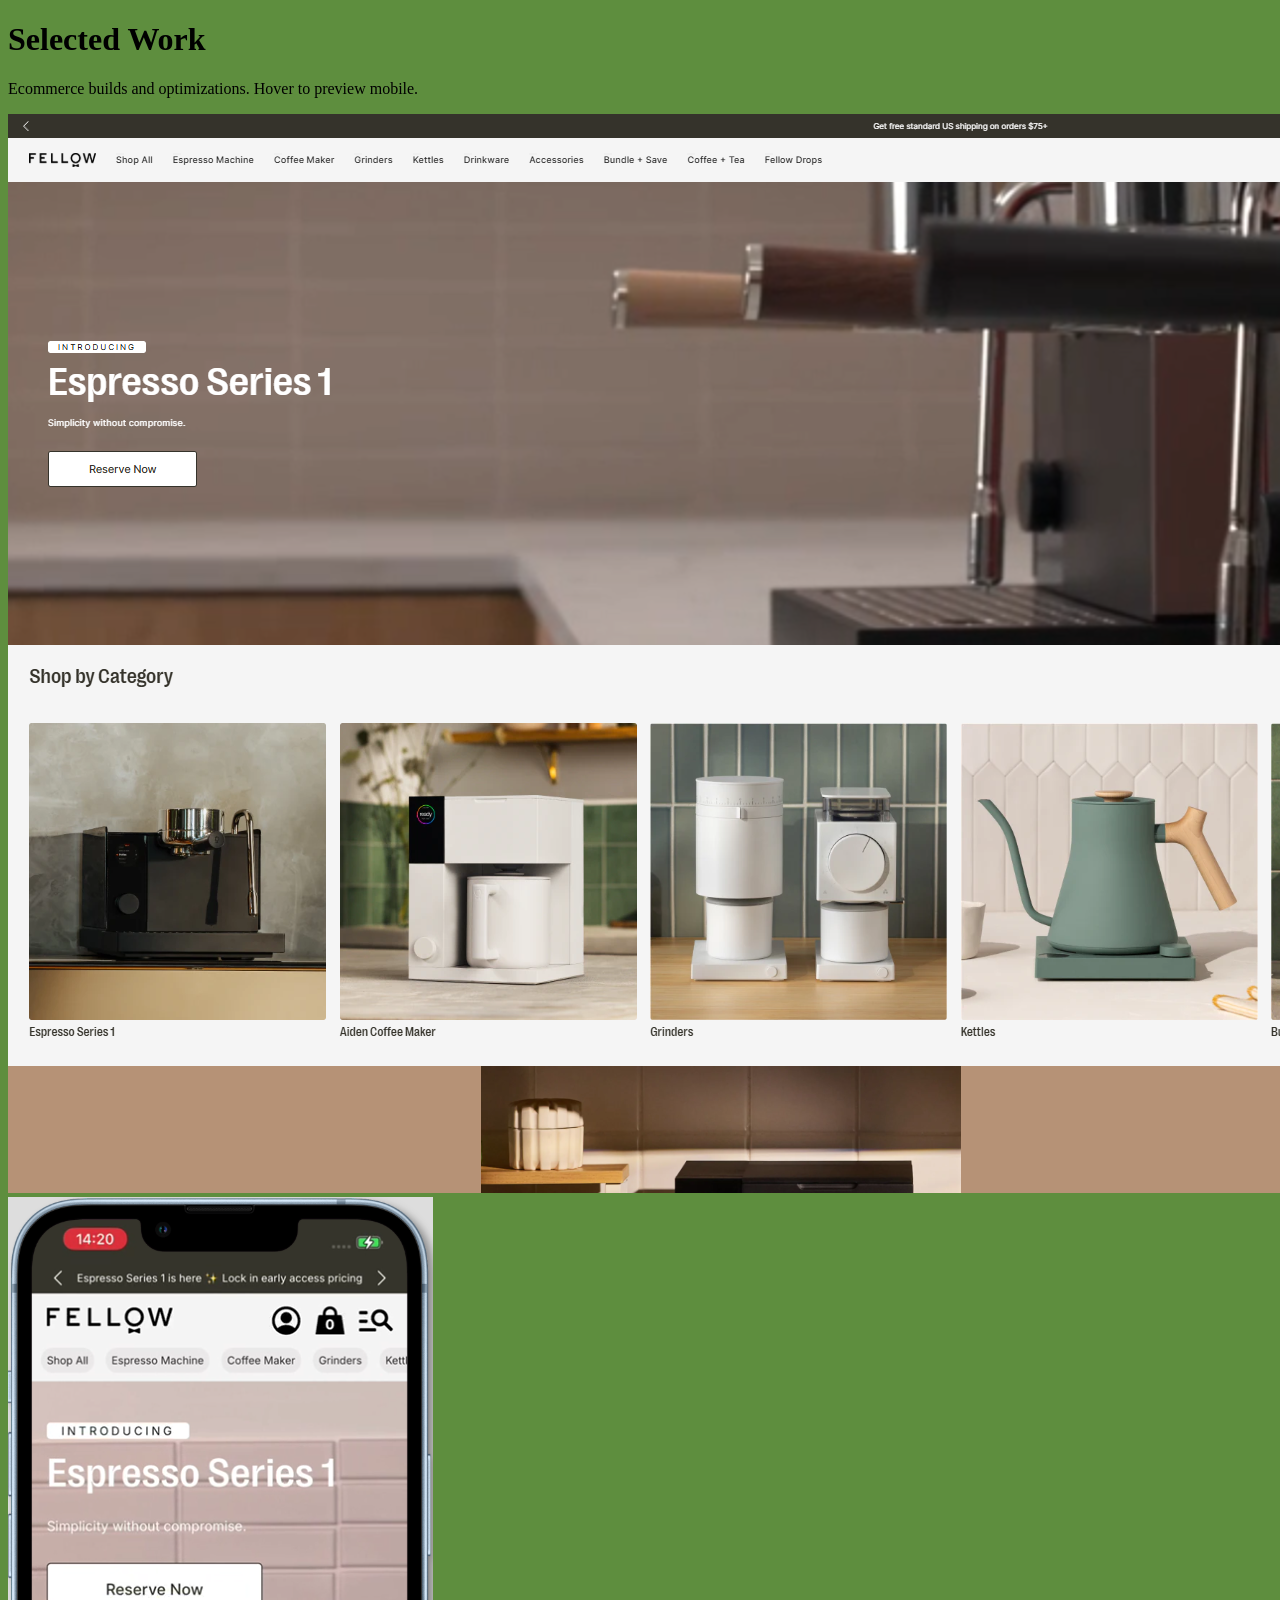
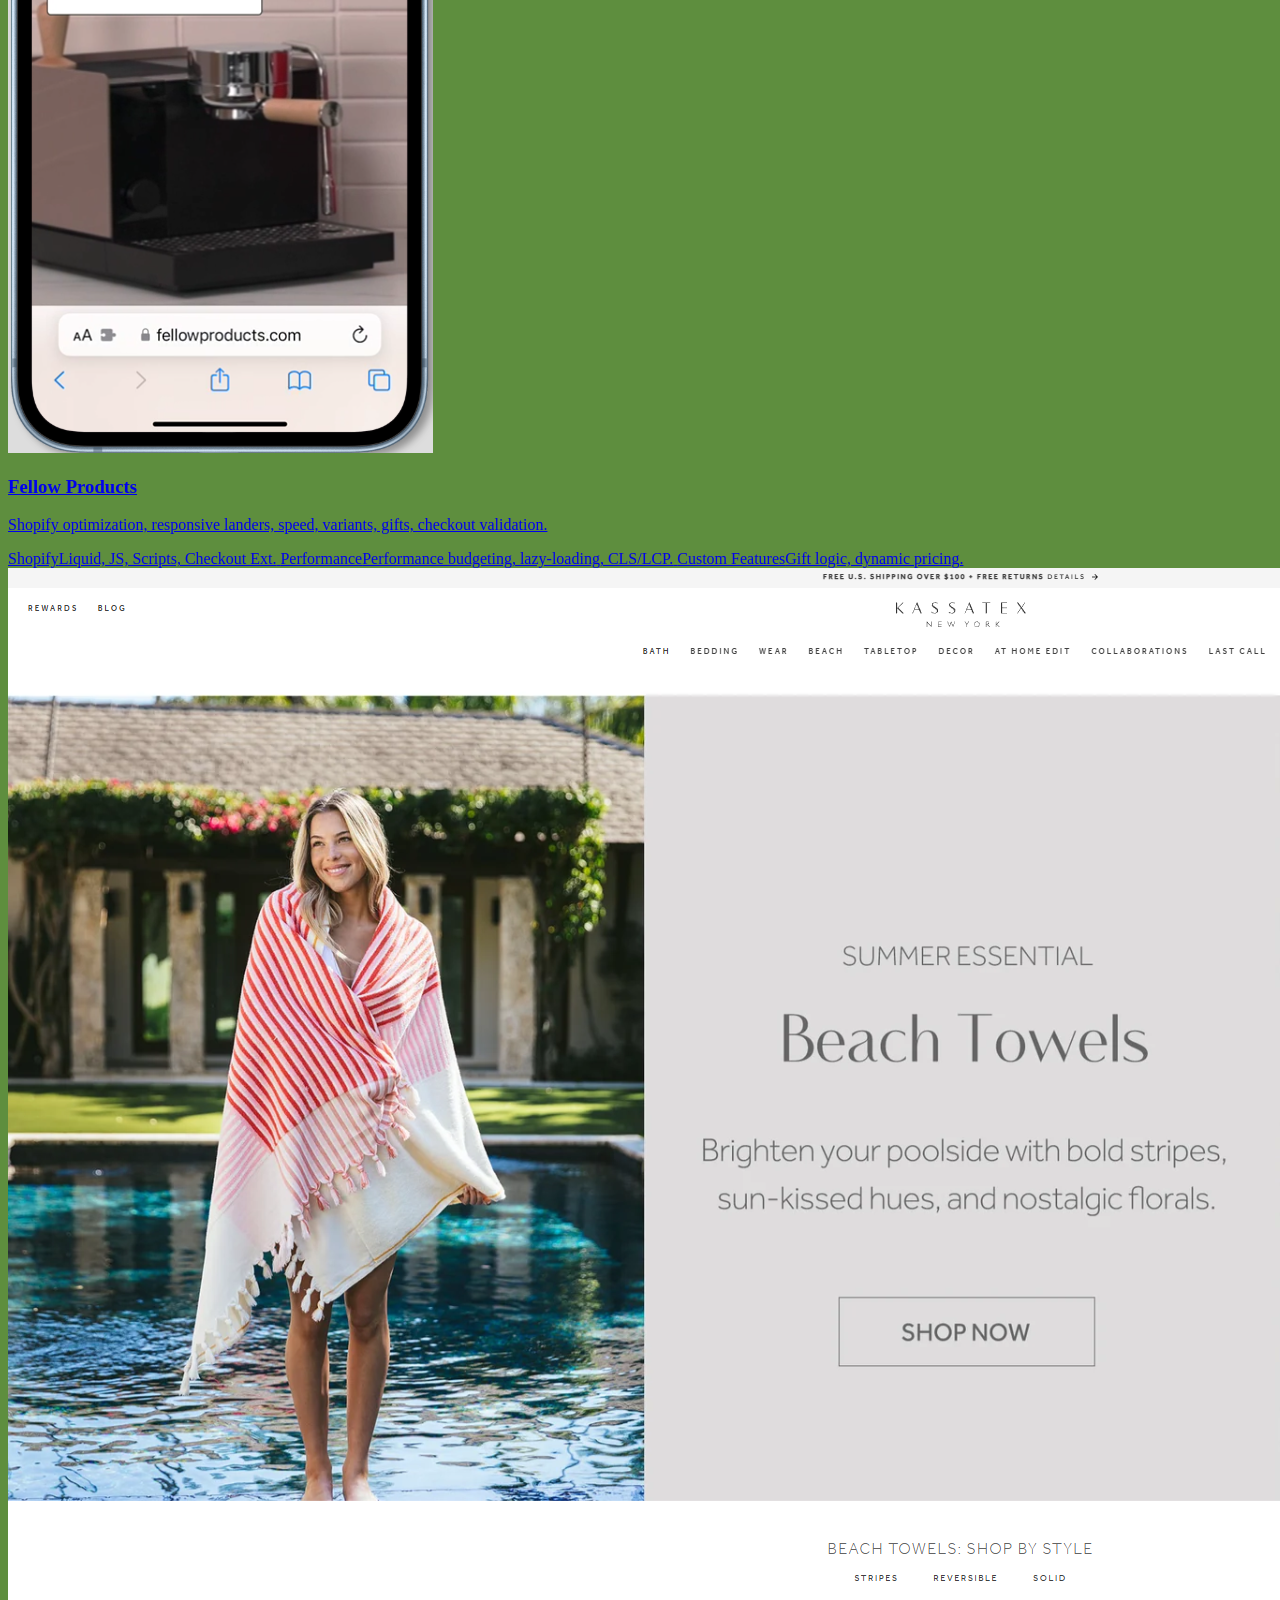
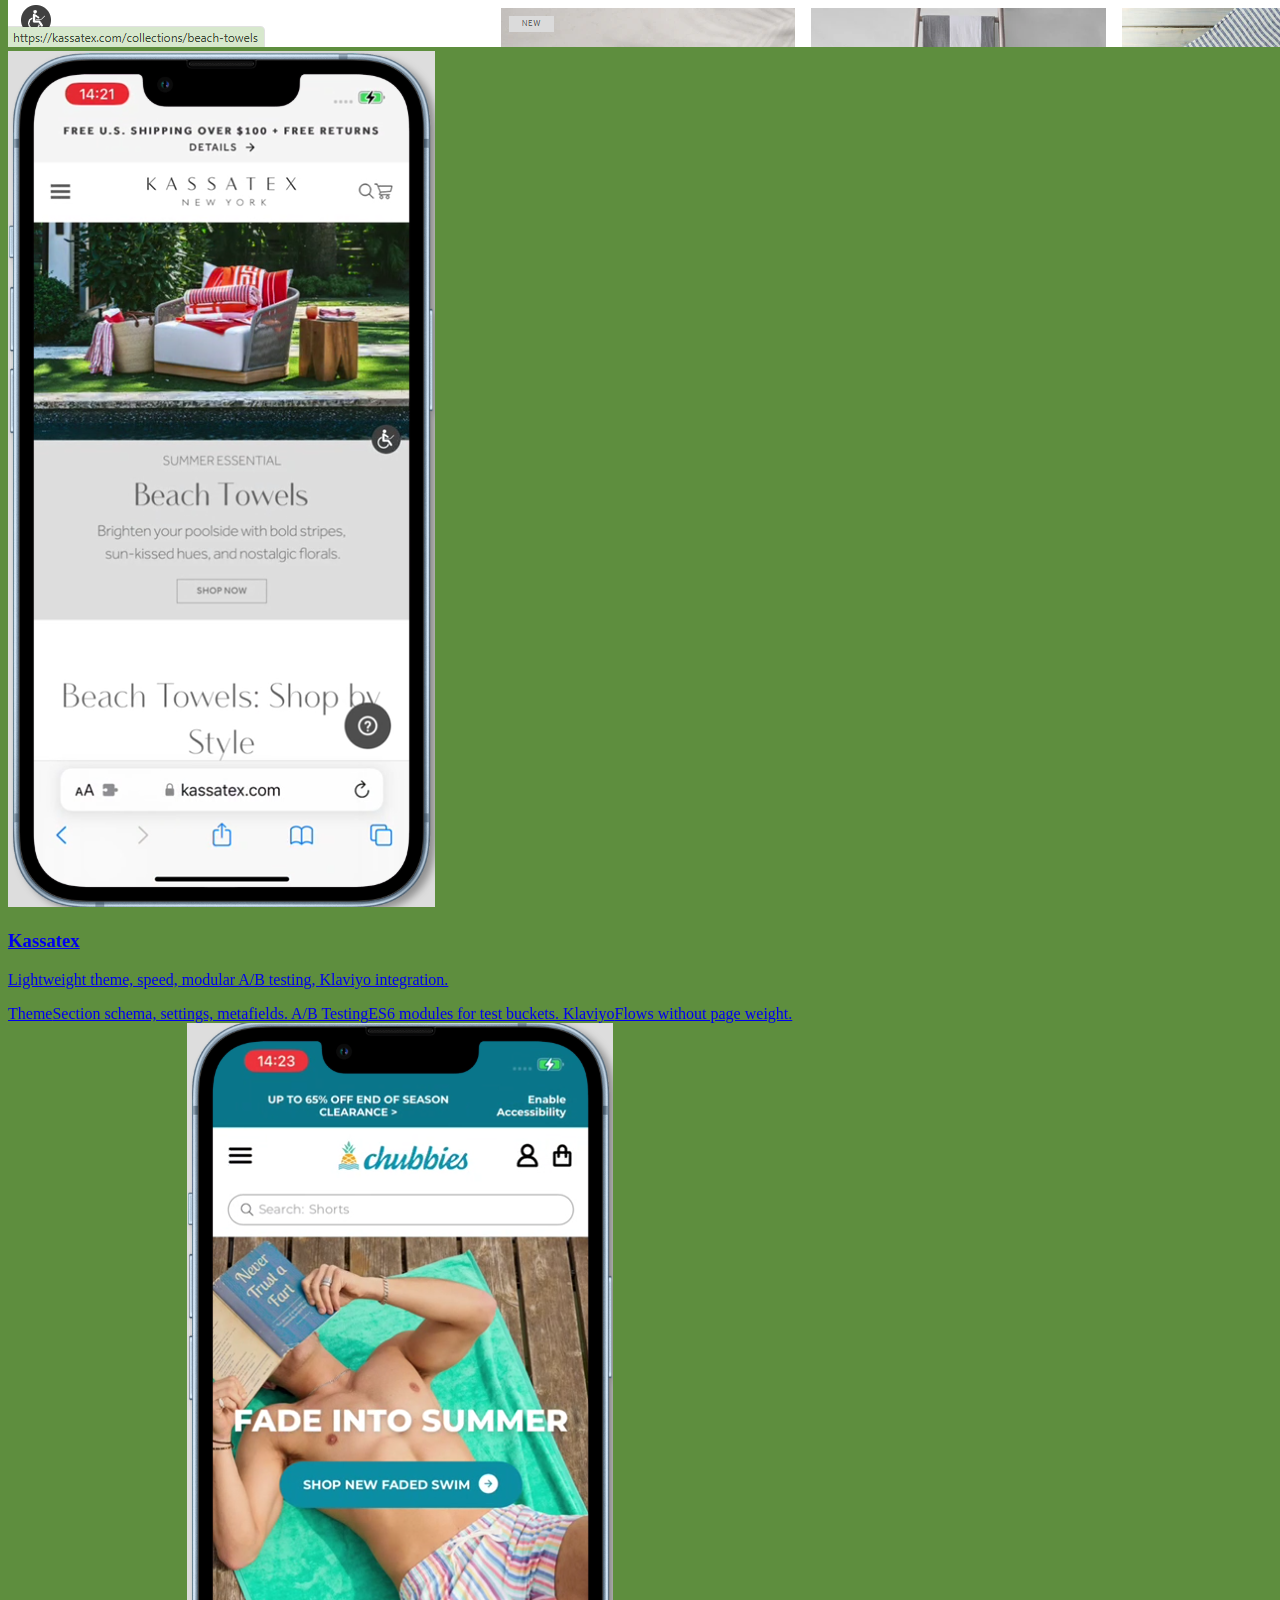
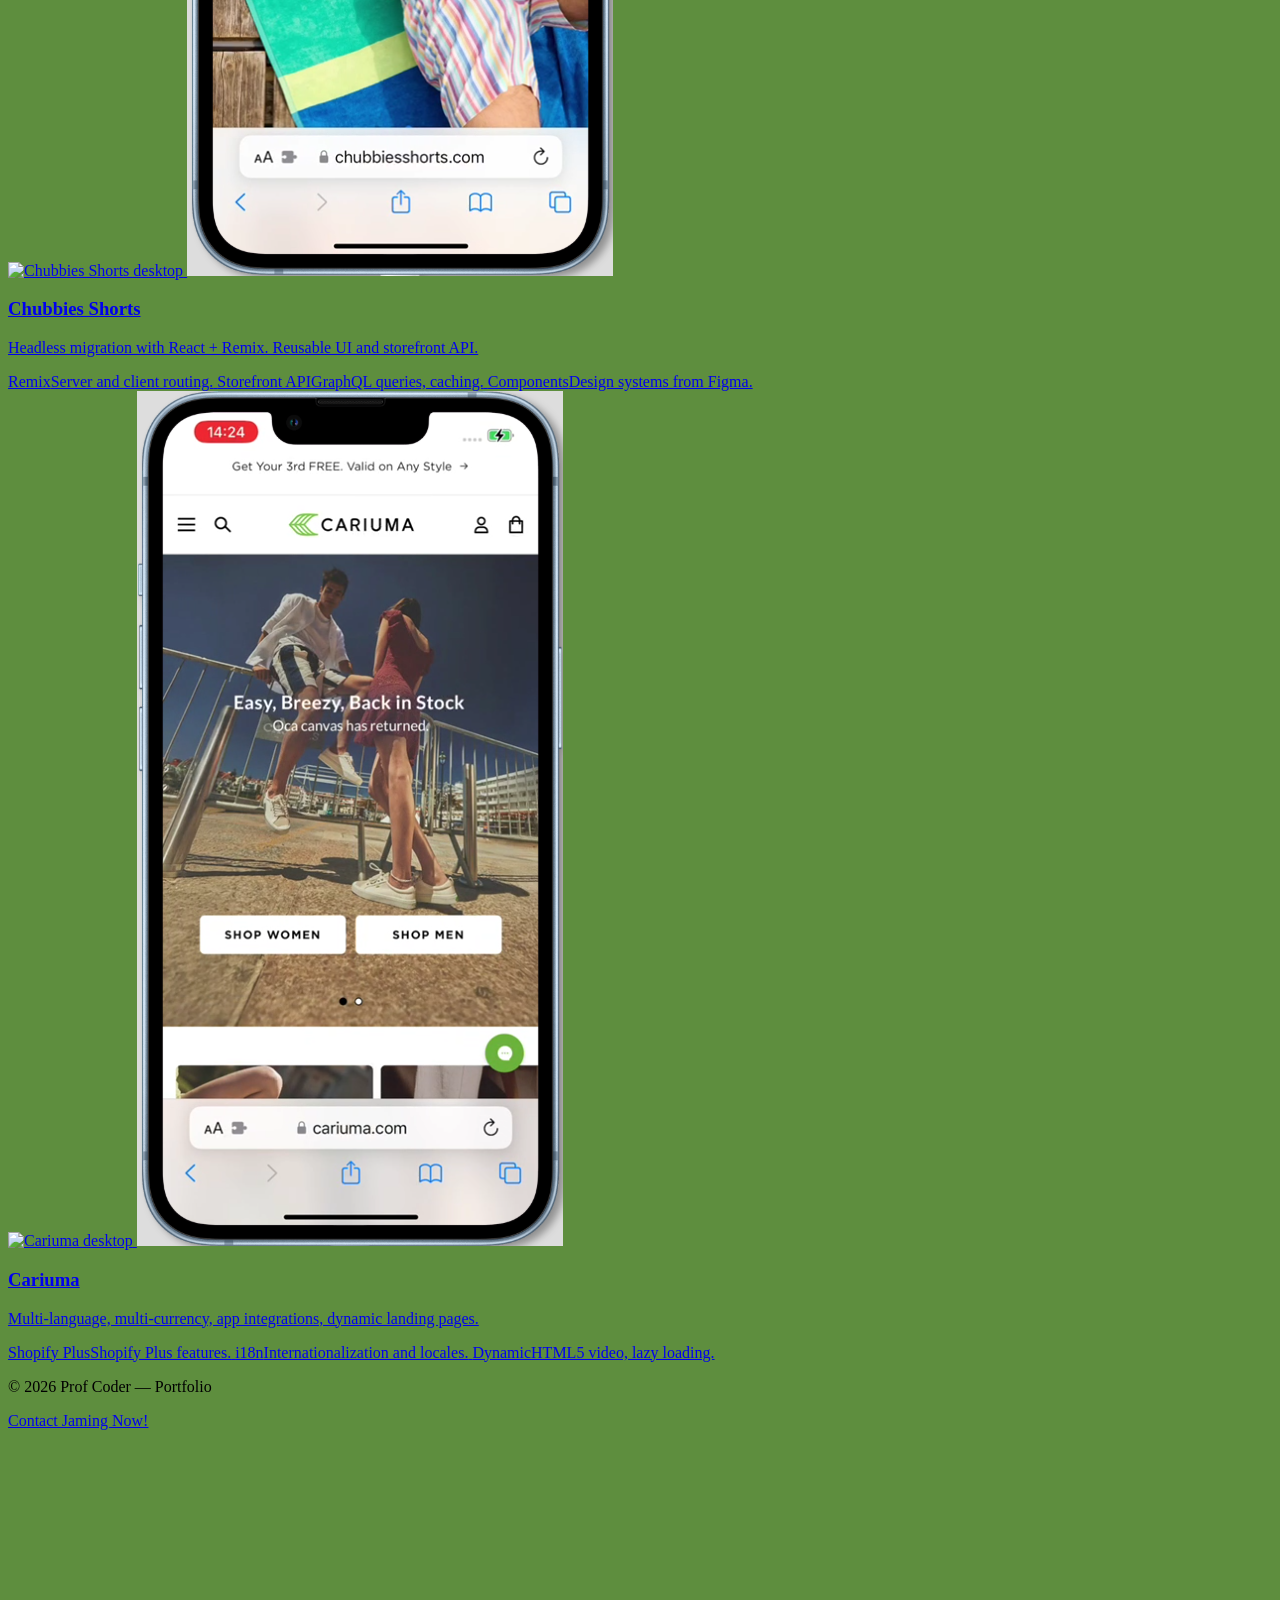
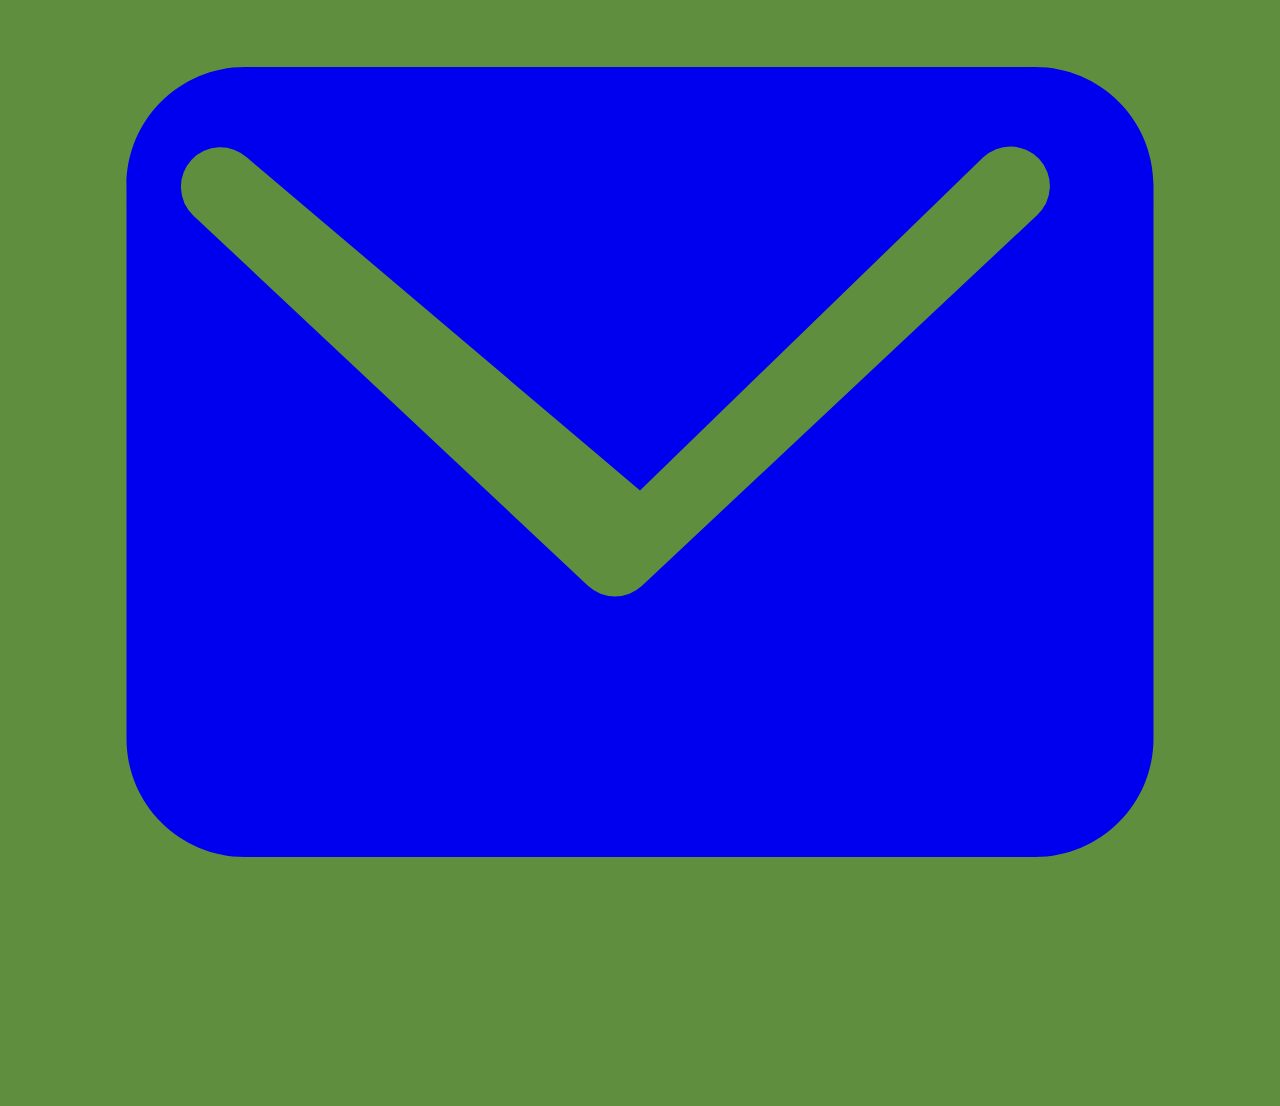
==== commit 74d35172: "Renamed" ====
--- a/index.html
+++ b/index.html
@@ -1,471 +1,160 @@
-<!DOCTYPE HTML>
-<!--
-	Paradigm Shift by HTML5 UP
-	html5up.net | @ajlkn
-	Free for personal and commercial use under the CCA 3.0 license (html5up.net/license)
--->
-<html>
-	<head>
-		<title>Paradigm Shift by HTML5 UP</title>
-		<meta charset="utf-8" />
-		<meta name="viewport" content="width=device-width, initial-scale=1, user-scalable=no" />
-		<meta name="description" content="" />
-		<meta name="keywords" content="" />
-		<link rel="stylesheet" href="assets/css/main.css" />
-	</head>
-	<body class="is-preload">
-
-		<!-- Wrapper -->
-			<div id="wrapper">
-
-				<!-- Intro -->
-					<section class="intro">
-						<header>
-							<h1>Paradigm Shift</h1>
-							<p>A free responsive site template designed by <a href="https://twitter.com/ajlkn">@ajlkn</a> / <a href="https://html5up.net">HTML5 UP</a></p>
-							<ul class="actions">
-								<li><a href="#first" class="arrow scrolly"><span class="label">Next</span></a></li>
-							</ul>
-						</header>
-						<div class="content">
-							<span class="image fill" data-position="center"><img src="images/pic01.jpg" alt="" /></span>
-						</div>
-					</section>
-
-				<!-- Section -->
-					<section id="first">
-						<header>
-							<h2>Magna sed nullam nisl adipiscing</h2>
-						</header>
-						<div class="content">
-							<p><strong>Lorem ipsum dolor</strong> sit amet consectetur adipiscing elit. Duis dapibus rutrum facilisis. Class aptent taciti sociosqu ad litora torquent per conubia nostra, per inceptos himenaeos. Etiam tristique libero eu nibh porttitor amet fermentum. Nullam venenatis erat id vehicula ultrices sed ultricies condimentum. Magna sed etiam consequat, et lorem adipiscing sed nulla. Volutpat nisl et tempus et dolor libero, feugiat magna tempus, sed et lorem adipiscing.</p>
-							<span class="image main"><img src="images/pic02.jpg" alt="" /></span>
-						</div>
-					</section>
-
-				<!-- Section -->
-					<section>
-						<header>
-							<h2>Feugiat consequat tempus ultrices</h2>
-						</header>
-						<div class="content">
-							<p><strong>Etiam tristique libero</strong> eu nibh porttitor amet fermentum. Nullam venenatis erat id vehicula ultrices sed ultricies condimentum.</p>
-							<ul class="feature-icons">
-								<li class="icon solid fa-laptop">Consequat tempus</li>
-								<li class="icon solid fa-bolt">Etiam adipiscing</li>
-								<li class="icon solid fa-signal">Libero nullam</li>
-								<li class="icon solid fa-cog">Blandit condimentum</li>
-								<li class="icon solid fa-map-marker-alt">Lorem ipsum dolor</li>
-								<li class="icon solid fa-code">Nibh amet venenatis</li>
-							</ul>
-							<p>Vehicula ultrices sed ultricies condimentum. Magna sed etiam consequat, et lorem adipiscing sed nulla. Volutpat nisl et tempus et dolor libero, feugiat magna tempus, sed et lorem adipiscing.</p>
-						</div>
-					</section>
-
-				<!-- Section -->
-					<section>
-						<header>
-							<h2>Ultrices erat magna sed condimentum</h2>
-						</header>
-						<div class="content">
-							<p><strong>Integer mollis egestas</strong> nam maximus erat id euismod egestas. Pellentesque sapien ac quam. Lorem ipsum dolor sit nullam.</p>
-
-							<!-- Section -->
-								<section>
-									<header>
-										<h3>Erat aliquam</h3>
-										<p>Vehicula ultrices dolor amet ultricies et condimentum. Magna sed etiam consequat, et lorem adipiscing sed dolor sit amet, consectetur amet do eiusmod tempor incididunt  ipsum suspendisse ultrices gravida.</p>
-									</header>
-									<div class="content">
-										<div class="gallery">
-											<a href="images/gallery/fulls/01.jpg" class="landscape"><img src="images/gallery/thumbs/01.jpg" alt="" /></a>
-											<a href="images/gallery/fulls/02.jpg"><img src="images/gallery/thumbs/02.jpg" alt="" /></a>
-											<a href="images/gallery/fulls/03.jpg"><img src="images/gallery/thumbs/03.jpg" alt="" /></a>
-											<a href="images/gallery/fulls/04.jpg" class="landscape"><img src="images/gallery/thumbs/04.jpg" alt="" /></a>
-										</div>
-									</div>
-								</section>
-
-							<!-- Section -->
-								<section>
-									<header>
-										<h3>Nisl consequat</h3>
-										<p>Aenean ornare velit lacus, ac varius enim ullamcorper eu. Proin aliquam sed facilisis ante interdum congue. Integer mollis, nisl amet convallis, porttitor magna ullamcorper, amet mauris. Ut magna finibus nisi nec lacinia ipsum maximus.</p>
-									</header>
-									<div class="content">
-										<div class="gallery">
-											<a href="images/gallery/fulls/05.jpg" class="landscape"><img src="images/gallery/thumbs/05.jpg" alt="" /></a>
-											<a href="images/gallery/fulls/06.jpg"><img src="images/gallery/thumbs/06.jpg" alt="" /></a>
-											<a href="images/gallery/fulls/07.jpg"><img src="images/gallery/thumbs/07.jpg" alt="" /></a>
-										</div>
-									</div>
-								</section>
-
-							<!-- Section -->
-								<section>
-									<header>
-										<h3>Lorem gravida</h3>
-										<p>Proin aliquam facilisis ante interdum. Sed nulla amet lorem feugiat tempus aenean ornare velit lacus, ac varius sed enim lorem ullamcorper dolore.  ac varius enim lorem ullamcorper dolore. Proin aliquam facilisis.</p>
-									</header>
-									<div class="content">
-										<div class="gallery">
-											<a href="images/gallery/fulls/08.jpg" class="portrait"><img src="images/gallery/thumbs/08.jpg" alt="" /></a>
-											<a href="images/gallery/fulls/09.jpg" class="portrait"><img src="images/gallery/thumbs/09.jpg" alt="" /></a>
-											<a href="images/gallery/fulls/10.jpg" class="landscape"><img src="images/gallery/thumbs/10.jpg" alt="" /></a>
-										</div>
-									</div>
-								</section>
-
-						</div>
-					</section>
-
-				<!-- Section -->
-					<section>
-						<header>
-							<h2>Duis sed adpiscing veroeros amet</h2>
-						</header>
-						<div class="content">
-							<p><strong>Proin tempus feugiat</strong> sed varius enim lorem ullamcorper dolore aliquam aenean ornare velit lacus, ac varius enim lorem ullamcorper dolore.</p>
-							<ul class="actions">
-								<li><a href="#" class="button primary large">Get Started</a></li>
-								<li><a href="#" class="button large">Learn More</a></li>
-							</ul>
-						</div>
-					</section>
-
-				<!-- Elements -->
-				<!--
-					<section>
-						<header>
-							<h2>Elements</h2>
-						</header>
-						<div class="content">
-
-							<section>
-								<header>
-									<h3>Text</h3>
-								</header>
-								<div class="content">
-									<p>This is <b>bold</b> and this is <strong>strong</strong>. This is <i>italic</i> and this is <em>emphasized</em>.
-									This is <sup>superscript</sup> text and this is <sub>subscript</sub> text.
-									This is <u>underlined</u> and this is code: <code>for (;;) { ... }</code>. Finally, <a href="#">this is a link</a>.</p>
-									<hr />
-									<h2>Heading Level 2</h2>
-									<h3>Heading Level 3</h3>
-									<h4>Heading Level 4</h4>
-									<h5>Heading Level 5</h5>
-									<hr />
-									<h5>Blockquote</h5>
-									<blockquote>Fringilla nisl. Donec accumsan interdum nisi, quis tincidunt felis sagittis eget tempus euismod. Vestibulum ante ipsum primis in faucibus vestibulum. Blandit adipiscing eu felis iaculis volutpat ac adipiscing accumsan faucibus. Vestibulum ante ipsum primis in faucibus lorem ipsum dolor sit amet nullam adipiscing eu felis.</blockquote>
-									<h5>Preformatted</h5>
-									<pre><code>i = 0;
-
-while (!deck.isInOrder()) {
-  print 'Iteration ' + i;
-  deck.shuffle();
-  i++;
-}
-
-print 'Sorted in ' + i + ' iterations.';</code></pre>
-								</div>
-							</section>
-
-							<section>
-								<header>
-									<h3>Lists</h3>
-								</header>
-								<div class="content">
-
-									<h4>Unordered</h4>
-									<ul>
-										<li>Dolor pulvinar etiam.</li>
-										<li>Sagittis adipiscing.</li>
-										<li>Felis enim feugiat.</li>
-									</ul>
-
-									<h4>Alternate</h4>
-									<ul class="alt">
-										<li>Dolor pulvinar etiam.</li>
-										<li>Sagittis adipiscing.</li>
-										<li>Felis enim feugiat.</li>
-									</ul>
-
-									<h4>Ordered</h4>
-									<ol>
-										<li>Dolor pulvinar etiam.</li>
-										<li>Etiam vel felis viverra.</li>
-										<li>Felis enim feugiat.</li>
-										<li>Dolor pulvinar etiam.</li>
-										<li>Etiam vel felis lorem.</li>
-										<li>Felis enim et feugiat.</li>
-									</ol>
-									<h4>Icons</h4>
-									<ul class="icons">
-										<li><a href="#" class="icon brands fa-twitter"><span class="label">Twitter</span></a></li>
-										<li><a href="#" class="icon brands fa-facebook-f"><span class="label">Facebook</span></a></li>
-										<li><a href="#" class="icon brands fa-instagram"><span class="label">Instagram</span></a></li>
-										<li><a href="#" class="icon brands fa-github"><span class="label">Github</span></a></li>
-									</ul>
-
-									<h4>Actions</h4>
-									<ul class="actions">
-										<li><a href="#" class="button primary">Default</a></li>
-										<li><a href="#" class="button">Default</a></li>
-									</ul>
-									<ul class="actions stacked">
-										<li><a href="#" class="button primary">Default</a></li>
-										<li><a href="#" class="button">Default</a></li>
-									</ul>
-								</div>
-							</section>
-
-							<section>
-								<header>
-									<h3>Table</h3>
-								</header>
-								<div class="content">
-									<h4>Default</h4>
-									<div class="table-wrapper">
-										<table>
-											<thead>
-												<tr>
-													<th>Name</th>
-													<th>Description</th>
-													<th>Price</th>
-												</tr>
-											</thead>
-											<tbody>
-												<tr>
-													<td>Item One</td>
-													<td>Ante turpis integer aliquet porttitor.</td>
-													<td>29.99</td>
-												</tr>
-												<tr>
-													<td>Item Two</td>
-													<td>Vis ac commodo adipiscing arcu aliquet.</td>
-													<td>19.99</td>
-												</tr>
-												<tr>
-													<td>Item Three</td>
-													<td> Morbi faucibus arcu accumsan lorem.</td>
-													<td>29.99</td>
-												</tr>
-												<tr>
-													<td>Item Four</td>
-													<td>Vitae integer tempus condimentum.</td>
-													<td>19.99</td>
-												</tr>
-												<tr>
-													<td>Item Five</td>
-													<td>Ante turpis integer aliquet porttitor.</td>
-													<td>29.99</td>
-												</tr>
-											</tbody>
-											<tfoot>
-												<tr>
-													<td colspan="2"></td>
-													<td>100.00</td>
-												</tr>
-											</tfoot>
-										</table>
-									</div>
-
-									<h4>Alternate</h4>
-									<div class="table-wrapper">
-										<table class="alt">
-											<thead>
-												<tr>
-													<th>Name</th>
-													<th>Description</th>
-													<th>Price</th>
-												</tr>
-											</thead>
-											<tbody>
-												<tr>
-													<td>Item One</td>
-													<td>Ante turpis integer aliquet porttitor.</td>
-													<td>29.99</td>
-												</tr>
-												<tr>
-													<td>Item Two</td>
-													<td>Vis ac commodo adipiscing arcu aliquet.</td>
-													<td>19.99</td>
-												</tr>
-												<tr>
-													<td>Item Three</td>
-													<td> Morbi faucibus arcu accumsan lorem.</td>
-													<td>29.99</td>
-												</tr>
-												<tr>
-													<td>Item Four</td>
-													<td>Vitae integer tempus condimentum.</td>
-													<td>19.99</td>
-												</tr>
-												<tr>
-													<td>Item Five</td>
-													<td>Ante turpis integer aliquet porttitor.</td>
-													<td>29.99</td>
-												</tr>
-											</tbody>
-											<tfoot>
-												<tr>
-													<td colspan="2"></td>
-													<td>100.00</td>
-												</tr>
-											</tfoot>
-										</table>
-									</div>
-								</div>
-							</section>
-
-							<section>
-								<header>
-									<h3>Buttons</h3>
-								</header>
-								<div class="content">
-									<ul class="actions">
-										<li><a href="#" class="button primary">Primary</a></li>
-										<li><a href="#" class="button">Default</a></li>
-									</ul>
-									<ul class="actions">
-										<li><a href="#" class="button large">Large</a></li>
-										<li><a href="#" class="button">Default</a></li>
-										<li><a href="#" class="button small">Small</a></li>
-									</ul>
-									<ul class="actions">
-										<li><a href="#" class="button primary icon solid fa-download">Icon</a></li>
-										<li><a href="#" class="button icon solid fa-download">Icon</a></li>
-									</ul>
-									<ul class="actions">
-										<li><span class="button primary disabled">Disabled</span></li>
-										<li><span class="button disabled">Disabled</span></li>
-									</ul>
-								</div>
-							</section>
-
-							<section>
-								<header>
-									<h3>Form</h3>
-								</header>
-								<div class="content">
-									<form method="post" action="#">
-										<div class="fields">
-											<div class="field half">
-												<label for="demo-name">Name</label>
-												<input type="text" name="demo-name" id="demo-name" value="" placeholder="Jane Doe" />
-											</div>
-											<div class="field half">
-												<label for="demo-email">Email</label>
-												<input type="email" name="demo-email" id="demo-email" value="" placeholder="jane@untitled.tld" />
-											</div>
-											<div class="field">
-												<label for="demo-category">Category</label>
-												<select name="demo-category" id="demo-category">
-													<option value="">-</option>
-													<option value="1">Manufacturing</option>
-													<option value="1">Shipping</option>
-													<option value="1">Administration</option>
-													<option value="1">Human Resources</option>
-												</select>
-											</div>
-											<div class="field half">
-												<input type="radio" id="demo-priority-low" name="demo-priority" checked>
-												<label for="demo-priority-low">Low</label>
-											</div>
-											<div class="field half">
-												<input type="radio" id="demo-priority-high" name="demo-priority">
-												<label for="demo-priority-high">High</label>
-											</div>
-											<div class="field half">
-												<input type="checkbox" id="demo-copy" name="demo-copy">
-												<label for="demo-copy">Email me a copy</label>
-											</div>
-											<div class="field half">
-												<input type="checkbox" id="demo-human" name="demo-human" checked>
-												<label for="demo-human">Not a robot</label>
-											</div>
-											<div class="field">
-												<label for="demo-message">Message</label>
-												<textarea name="demo-message" id="demo-message" placeholder="Enter your message" rows="6"></textarea>
-											</div>
-										</div>
-										<ul class="actions">
-											<li><input type="submit" value="Send Message" class="primary" /></li>
-											<li><input type="reset" value="Reset" /></li>
-										</ul>
-									</form>
-								</div>
-							</section>
-
-						</div>
-					</section>
-				-->
-
-				<!-- Section -->
-					<section>
-						<header>
-							<h2>Get in touch</h2>
-						</header>
-						<div class="content">
-							<p><strong>Auctor commodo</strong> interdum et malesuada fames ac ante ipsum primis in faucibus. Pellentesque venenatis dolor imperdiet dolor mattis sagittis.</p>
-							<form>
-								<div class="fields">
-									<div class="field half">
-										<input type="text" name="name" id="name" placeholder="Name" />
-									</div>
-									<div class="field half">
-										<input type="email" name="email" id="email" placeholder="Email" />
-									</div>
-									<div class="field">
-										<textarea name="message" id="message" placeholder="Message" rows="7"></textarea>
-									</div>
-								</div>
-								<ul class="actions">
-									<li><input type="submit" value="Send Message" class="button primary" /></li>
-								</ul>
-							</form>
-						</div>
-						<footer>
-							<ul class="items">
-								<li>
-									<h3>Email</h3>
-									<a href="#">information@untitled.ext</a>
-								</li>
-								<li>
-									<h3>Phone</h3>
-									<a href="#">(000) 000-0000</a>
-								</li>
-								<li>
-									<h3>Address</h3>
-									<span>1234 Somewhere Road, Nashville, TN 00000</span>
-								</li>
-								<li>
-									<h3>Elsewhere</h3>
-									<ul class="icons">
-										<li><a href="#" class="icon brands fa-twitter"><span class="label">Twitter</span></a></li>
-										<li><a href="#" class="icon brands fa-facebook-f"><span class="label">Facebook</span></a></li>
-										<li><a href="#" class="icon brands fa-instagram"><span class="label">Instagram</span></a></li>
-										<li><a href="#" class="icon brands fa-linkedin-in"><span class="label">LinkedIn</span></a></li>
-										<li><a href="#" class="icon brands fa-github"><span class="label">GitHub</span></a></li>
-										<li><a href="#" class="icon brands fa-codepen"><span class="label">Codepen</span></a></li>
-									</ul>
-								</li>
-							</ul>
-						</footer>
-					</section>
-
-				<!-- Copyright -->
-					<div class="copyright">&copy; Untitled. All rights reserved. Design: <a href="https://html5up.net">HTML5 UP</a>.</div>
-
-			</div>
-
-		<!-- Scripts -->
-			<script src="assets/js/jquery.min.js"></script>
-			<script src="assets/js/jquery.scrolly.min.js"></script>
-			<script src="assets/js/browser.min.js"></script>
-			<script src="assets/js/breakpoints.min.js"></script>
-			<script src="assets/js/util.js"></script>
-			<script src="assets/js/main.js"></script>
-
-	</body>
-</html>+<!DOCTYPE html>
+<html lang="en" class="scroll-smooth">
+<head>
+    <meta charset="utf-8">
+    <meta name="viewport" content="width=device-width, initial-scale=1">
+    <title>Portfolio | Projects</title>
+    <meta name="description" content="Selected ecommerce builds and optimizations.">
+    <script src="https://cdn.tailwindcss.com"></script>
+    <script>
+        tailwind.config = {
+            theme: {
+                extend: {
+                    colors: {
+                        base: '#0b0d12',
+                        card: '#0f1421',
+                        text: '#e8ecf1',
+                        muted: '#9a9fb0',
+                        brand: '#5aa9ff',
+                        mint: '#7cf3c5'
+                    },
+                    boxShadow: {
+                        soft: '0 10px 30px rgba(0,0,0,.35)'
+                    },
+                    transitionTimingFunction: {
+                        'expo': 'cubic-bezier(0.16, 1, 0.3, 1)'
+                    }
+                }
+            }
+        }
+    </script>
+    <link rel="icon" href="data:image/svg+xml,%3Csvg xmlns='http://www.w3.org/2000/svg' viewBox='0 0 100 100'%3E%3Ccircle cx='50' cy='50' r='46' fill='%230b0d12' stroke='%237cf3c5' stroke-width='8'/%3E%3Cpath d='M28 64 L50 20 L72 64' stroke='%235aa9ff' stroke-width='8' fill='none' stroke-linecap='round' stroke-linejoin='round'/%3E%3C/svg%3E">
+    <meta name="theme-color" content="#0b0d12">
+    <style>
+        body{background:#5e8e3e}
+    </style>
+</head>
+<body class="text-white antialiased">
+    <header class="max-w-6xl mx-auto px-5 pt-10 pb-4">
+        <h1 class="text-3xl tracking-tight font-semibold">Selected Work</h1>
+        <p class="text-muted text-sm">Ecommerce builds and optimizations. Hover to preview mobile.</p>
+    </header>
+
+    <main id="work" class="max-w-6xl mx-auto px-5 space-y-8 pb-16">
+        <!-- Fellow Products -->
+        <a href="https://fellowproducts.com" target="_blank" rel="noopener" class="proj group block rounded-2xl overflow-hidden border border-white/10 shadow-soft bg-[#111827] opacity-0 translate-y-6">
+            <div class="relative w-full aspect-[16/9] overflow-hidden">
+                <img src="assets/Fellow Products - Desktop.png" alt="Fellow Products desktop" class="absolute inset-0 w-full h-full object-cover transition-opacity duration-700 ease-expo opacity-100 group-hover:opacity-0">
+                <img src="assets/Fellow Products - Mobile.png" alt="Fellow Products mobile" class="absolute inset-0 w-full h-full object-contain transition-opacity duration-700 ease-expo opacity-0 group-hover:opacity-100">
+            </div>
+            <div class="p-5">
+                <h3 class="text-lg font-semibold">Fellow Products</h3>
+                <p class="text-muted text-sm">Shopify optimization, responsive landers, speed, variants, gifts, checkout validation.</p>
+                <div class="flex flex-wrap gap-2 mt-3">
+                    <span class="skill relative inline-flex items-center px-2.5 py-1 rounded-full text-xs bg-brand/15 text-brand border border-brand/40" data-tip="Liquid, JS, Scripts, Checkout Ext.">Shopify</span>
+                    <span class="skill relative inline-flex items-center px-2.5 py-1 rounded-full text-xs bg-mint/15 text-mint border border-mint/40" data-tip="Performance budgeting, lazy-loading, CLS/LCP.">Performance</span>
+                    <span class="skill relative inline-flex items-center px-2.5 py-1 rounded-full text-xs bg-white/10 text-text border border-white/20" data-tip="Gift logic, dynamic pricing.">Custom Features</span>
+                </div>
+            </div>
+        </a>
+
+        <!-- Kassatex -->
+        <a href="https://kassatex.com" target="_blank" rel="noopener" class="proj group block rounded-2xl overflow-hidden border border-white/10 shadow-soft bg-[#1b4d7a] opacity-0 translate-y-6">
+            <div class="relative w-full aspect-[16/9] overflow-hidden">
+                <img src="assets/Kassatex- Desktop.png" alt="Kassatex desktop" class="absolute inset-0 w-full h-full object-cover transition-opacity duration-700 ease-expo opacity-100 group-hover:opacity-0">
+                <img src="assets/Kassatex- Mobile.png" alt="Kassatex mobile" class="absolute inset-0 w-full h-full object-contain transition-opacity duration-700 ease-expo opacity-0 group-hover:opacity-100">
+            </div>
+            <div class="p-5">
+                <h3 class="text-lg font-semibold">Kassatex</h3>
+                <p class="text-muted text-sm">Lightweight theme, speed, modular A/B testing, Klaviyo integration.</p>
+                <div class="flex flex-wrap gap-2 mt-3">
+                    <span class="skill relative inline-flex items-center px-2.5 py-1 rounded-full text-xs bg-white/10 text-text border border-white/20" data-tip="Section schema, settings, metafields.">Theme</span>
+                    <span class="skill relative inline-flex items-center px-2.5 py-1 rounded-full text-xs bg-brand/15 text-brand border border-brand/40" data-tip="ES6 modules for test buckets.">A/B Testing</span>
+                    <span class="skill relative inline-flex items-center px-2.5 py-1 rounded-full text-xs bg-mint/15 text-mint border border-mint/40" data-tip="Flows without page weight.">Klaviyo</span>
+                </div>
+            </div>
+        </a>
+
+        <!-- Chubbies Shorts -->
+        <a href="https://chubbiesshorts.com" target="_blank" rel="noopener" class="proj group block rounded-2xl overflow-hidden border border-white/10 shadow-soft bg-[#0ea5e9] opacity-0 translate-y-6">
+            <div class="relative w-full aspect-[16/9] overflow-hidden">
+                <img src="assets/Chubbies Shorts - Desktop.png" alt="Chubbies Shorts desktop" class="absolute inset-0 w-full h-full object-cover transition-opacity duration-700 ease-expo opacity-100 group-hover:opacity-0">
+                <img src="assets/Chubbies Shorts - Mobile.png" alt="Chubbies Shorts mobile" class="absolute inset-0 w-full h-full object-contain transition-opacity duration-700 ease-expo opacity-0 group-hover:opacity-100">
+            </div>
+            <div class="p-5">
+                <h3 class="text-lg font-semibold">Chubbies Shorts</h3>
+                <p class="text-muted text-sm">Headless migration with React + Remix. Reusable UI and storefront API.</p>
+                <div class="flex flex-wrap gap-2 mt-3">
+                    <span class="skill relative inline-flex items-center px-2.5 py-1 rounded-full text-xs bg-white/10 text-text border border-white/20" data-tip="Server and client routing.">Remix</span>
+                    <span class="skill relative inline-flex items-center px-2.5 py-1 rounded-full text-xs bg-brand/15 text-brand border border-brand/40" data-tip="GraphQL queries, caching.">Storefront API</span>
+                    <span class="skill relative inline-flex items-center px-2.5 py-1 rounded-full text-xs bg-mint/15 text-mint border border-mint/40" data-tip="Design systems from Figma.">Components</span>
+                </div>
+            </div>
+        </a>
+
+        <!-- Cariuma -->
+        <a href="https://cariuma.com" target="_blank" rel="noopener" class="proj group block rounded-2xl overflow-hidden border border-white/10 shadow-soft bg-[#2db34a] opacity-0 translate-y-6">
+            <div class="relative w-full aspect-[16/9] overflow-hidden">
+                <img src="assets/Cariuma - Desktop.png" alt="Cariuma desktop" class="absolute inset-0 w-full h-full object-cover transition-opacity duration-700 ease-expo opacity-100 group-hover:opacity-0">
+                <img src="assets/Cariuma - Mobile.png" alt="Cariuma mobile" class="absolute inset-0 w-full h-full object-contain transition-opacity duration-700 ease-expo opacity-0 group-hover:opacity-100">
+            </div>
+            <div class="p-5">
+                <h3 class="text-lg font-semibold">Cariuma</h3>
+                <p class="text-muted text-sm">Multi-language, multi-currency, app integrations, dynamic landing pages.</p>
+                <div class="flex flex-wrap gap-2 mt-3">
+                    <span class="skill relative inline-flex items-center px-2.5 py-1 rounded-full text-xs bg-brand/15 text-brand border border-brand/40" data-tip="Shopify Plus features.">Shopify Plus</span>
+                    <span class="skill relative inline-flex items-center px-2.5 py-1 rounded-full text-xs bg-white/10 text-text border border-white/20" data-tip="Internationalization and locales.">i18n</span>
+                    <span class="skill relative inline-flex items-center px-2.5 py-1 rounded-full text-xs bg-mint/15 text-mint border border-mint/40" data-tip="HTML5 video, lazy loading.">Dynamic</span>
+                </div>
+            </div>
+        </a>
+    </main>
+
+    <footer class="max-w-6xl mx-auto px-5 pb-24">
+        <div class="flex items-center justify-between gap-4">
+            <p class="text-muted text-sm">© <span id="y"></span> Prof Coder — Portfolio</p>
+            <a href="mailto:profcoder810@gmail.com" class="inline-flex items-center gap-2 px-5 py-3 rounded-xl text-sm font-semibold text-text bg-gradient-to-tr from-brand/30 to-mint/30 border border-white/15 shadow-soft hover:shadow-lg hover:scale-[1.02] active:scale-[.99] transition-all duration-300 ease-expo">
+                Contact Jaming Now!
+                <svg xmlns="http://www.w3.org/2000/svg" viewBox="0 0 24 24" fill="currentColor" class="w-4 h-4"><path d="M2.25 6.75c0-1.243 1.007-2.25 2.25-2.25h15c1.243 0 2.25 1.007 2.25 2.25v10.5c0 1.243-1.007 2.25-2.25 2.25h-15c-1.243 0-2.25-1.007-2.25-2.25V6.75Zm2.288-.53a.75.75 0 0 0-1.026 1.094l7.5 7.036a.75.75 0 0 0 1.026 0l7.5-7.036a.75.75 0 1 0-1.026-1.094L12 12.54 4.538 6.22Z"/></svg>
+            </a>
+        </div>
+    </footer>
+
+    <script src="https://cdnjs.cloudflare.com/ajax/libs/animejs/3.2.1/anime.min.js"></script>
+    <script>
+        document.getElementById('y').textContent = new Date().getFullYear();
+        // Skill popovers
+        document.querySelectorAll('.skill').forEach(function(el){
+            var tip = el.getAttribute('data-tip');
+            if(!tip) return;
+            var bubble = document.createElement('span');
+            bubble.className = 'pointer-events-none absolute -top-10 left-1/2 -translate-x-1/2 whitespace-nowrap rounded-md bg-black/80 text-white text-[11px] px-2 py-1 opacity-0 scale-95 transition-all duration-300 ease-expo shadow-lg';
+            bubble.textContent = tip;
+            el.appendChild(bubble);
+            el.addEventListener('mouseenter', function(){ bubble.style.opacity='1'; bubble.style.transform='translateX(-50%) scale(1)'; });
+            el.addEventListener('mouseleave', function(){ bubble.style.opacity='0'; bubble.style.transform='translateX(-50%) scale(0.95)'; });
+        });
+        // Reveal projects on scroll using anime.js
+        (function(){
+            var items = document.querySelectorAll('.proj');
+            // assign index for staggered delays
+            items.forEach(function(el, i){ el.dataset.idx = i; });
+            if(!('IntersectionObserver' in window)){
+                anime({ targets: items, opacity: [0,1], translateY: [24,0], delay: anime.stagger(120), duration: 700, easing: 'easeOutExpo' });
+                return;
+            }
+            var io = new IntersectionObserver(function(entries){
+                entries.forEach(function(entry){
+                    if(entry.isIntersecting){
+                        var idx = parseInt(entry.target.dataset.idx || '0', 10);
+                        anime({ targets: entry.target, opacity: [0,1], translateY: [24,0], delay: idx * 140, duration: 800, easing: 'easeOutExpo' });
+                        io.unobserve(entry.target);
+                    }
+                });
+            }, { threshold: 0.2 });
+            items.forEach(function(el){ io.observe(el); });
+        })();
+    </script>
+</body>
+</html>
+
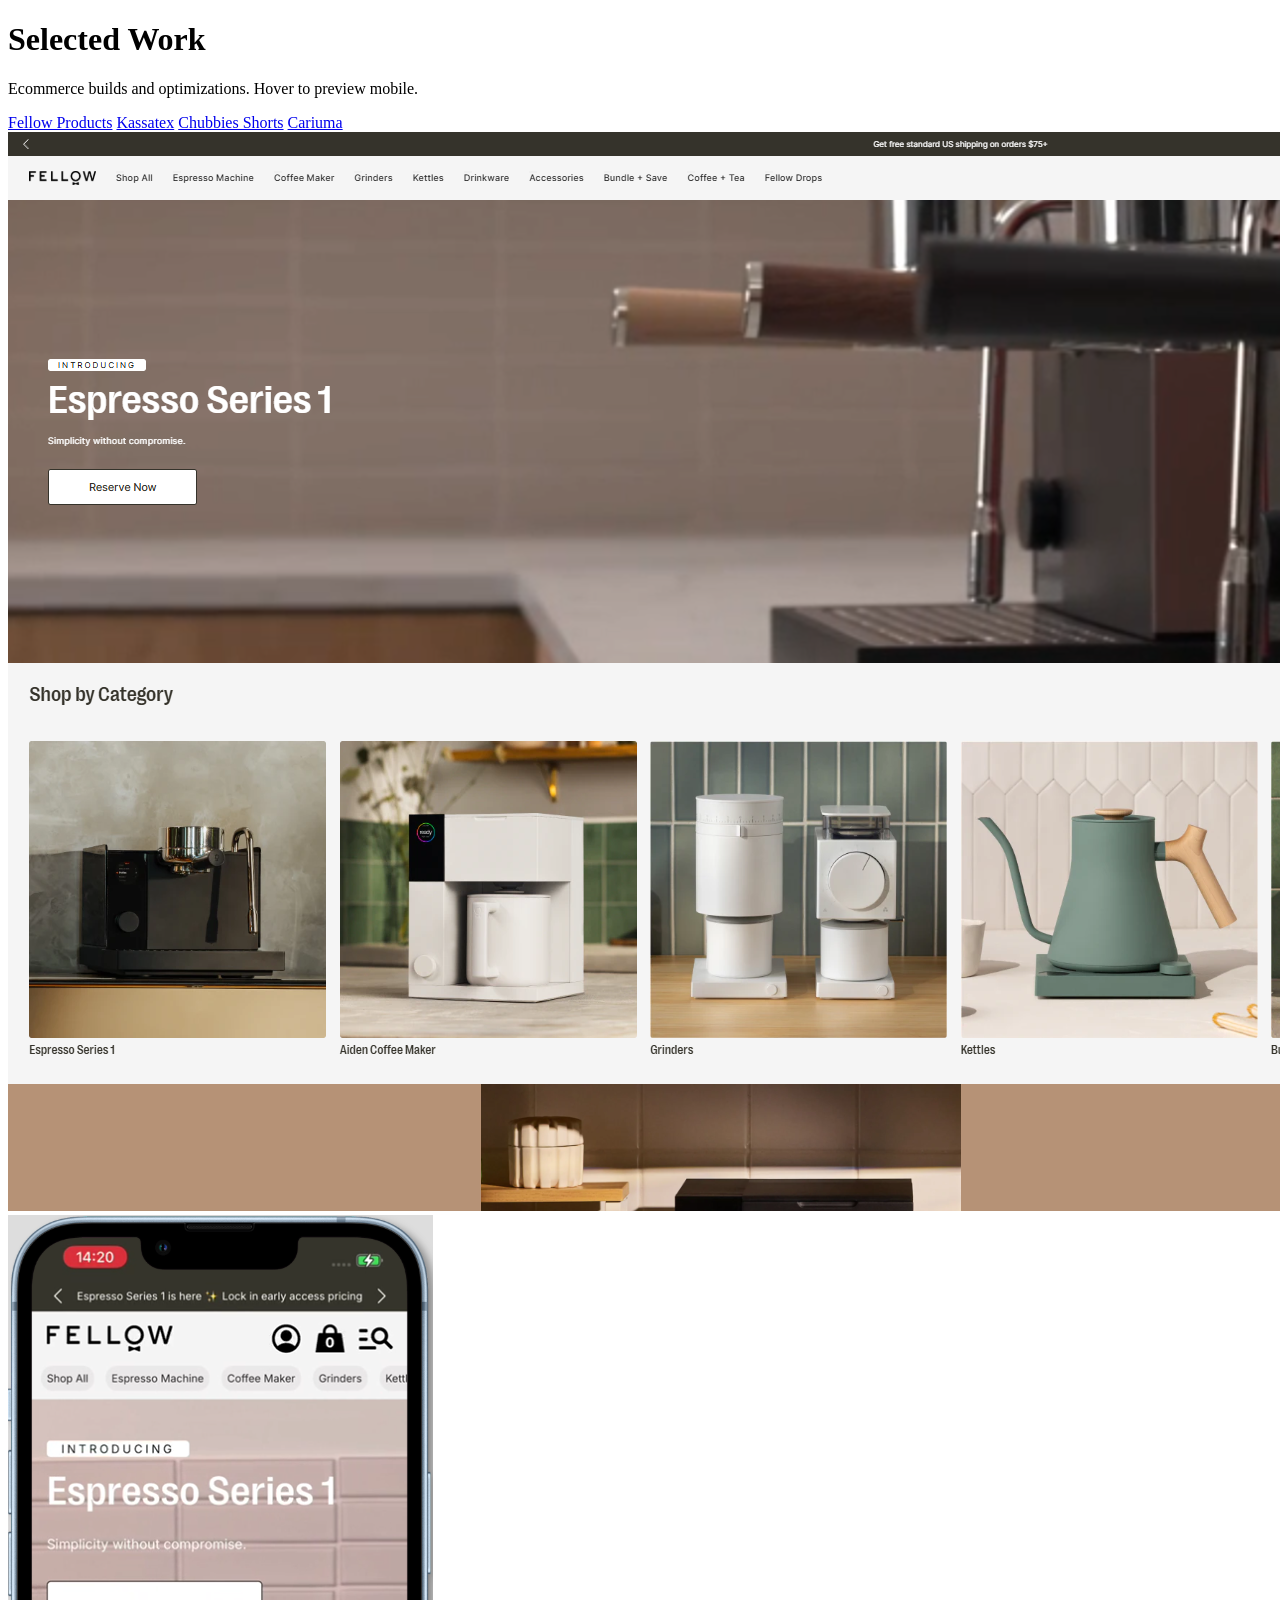
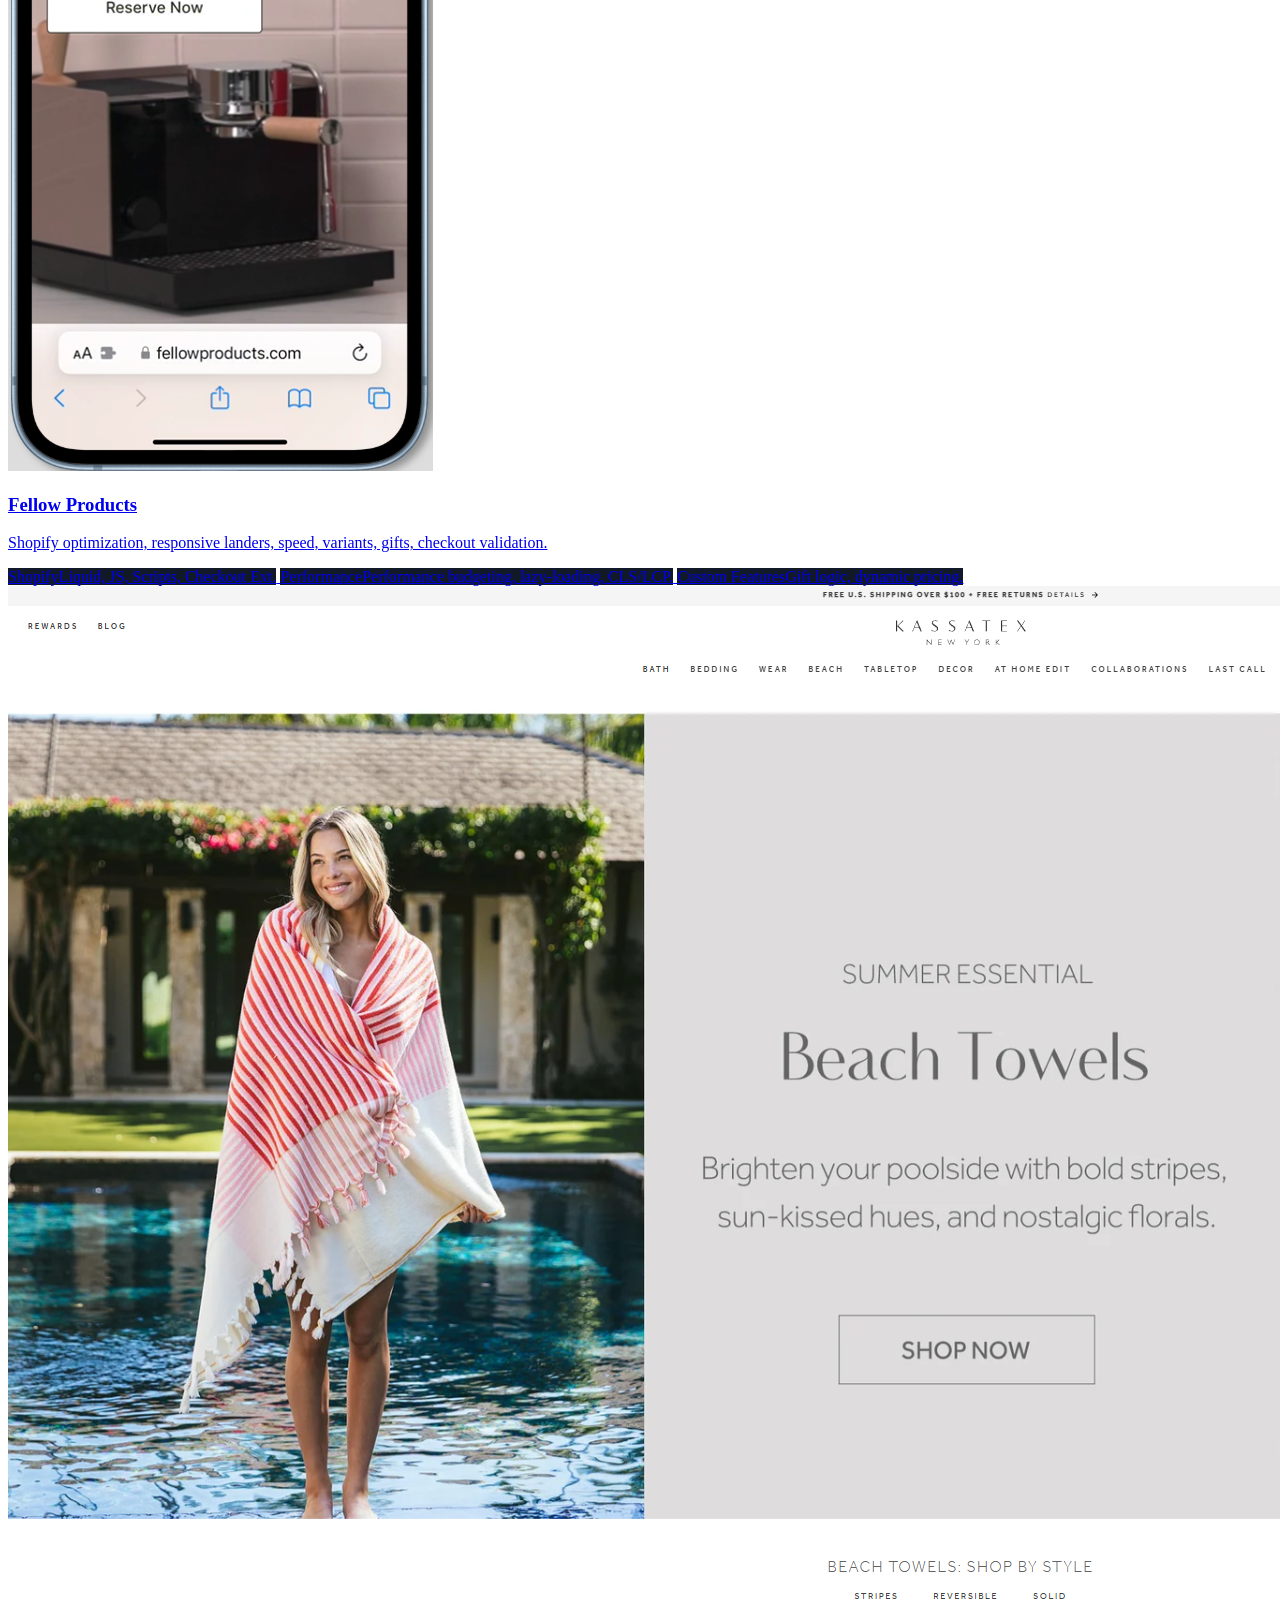
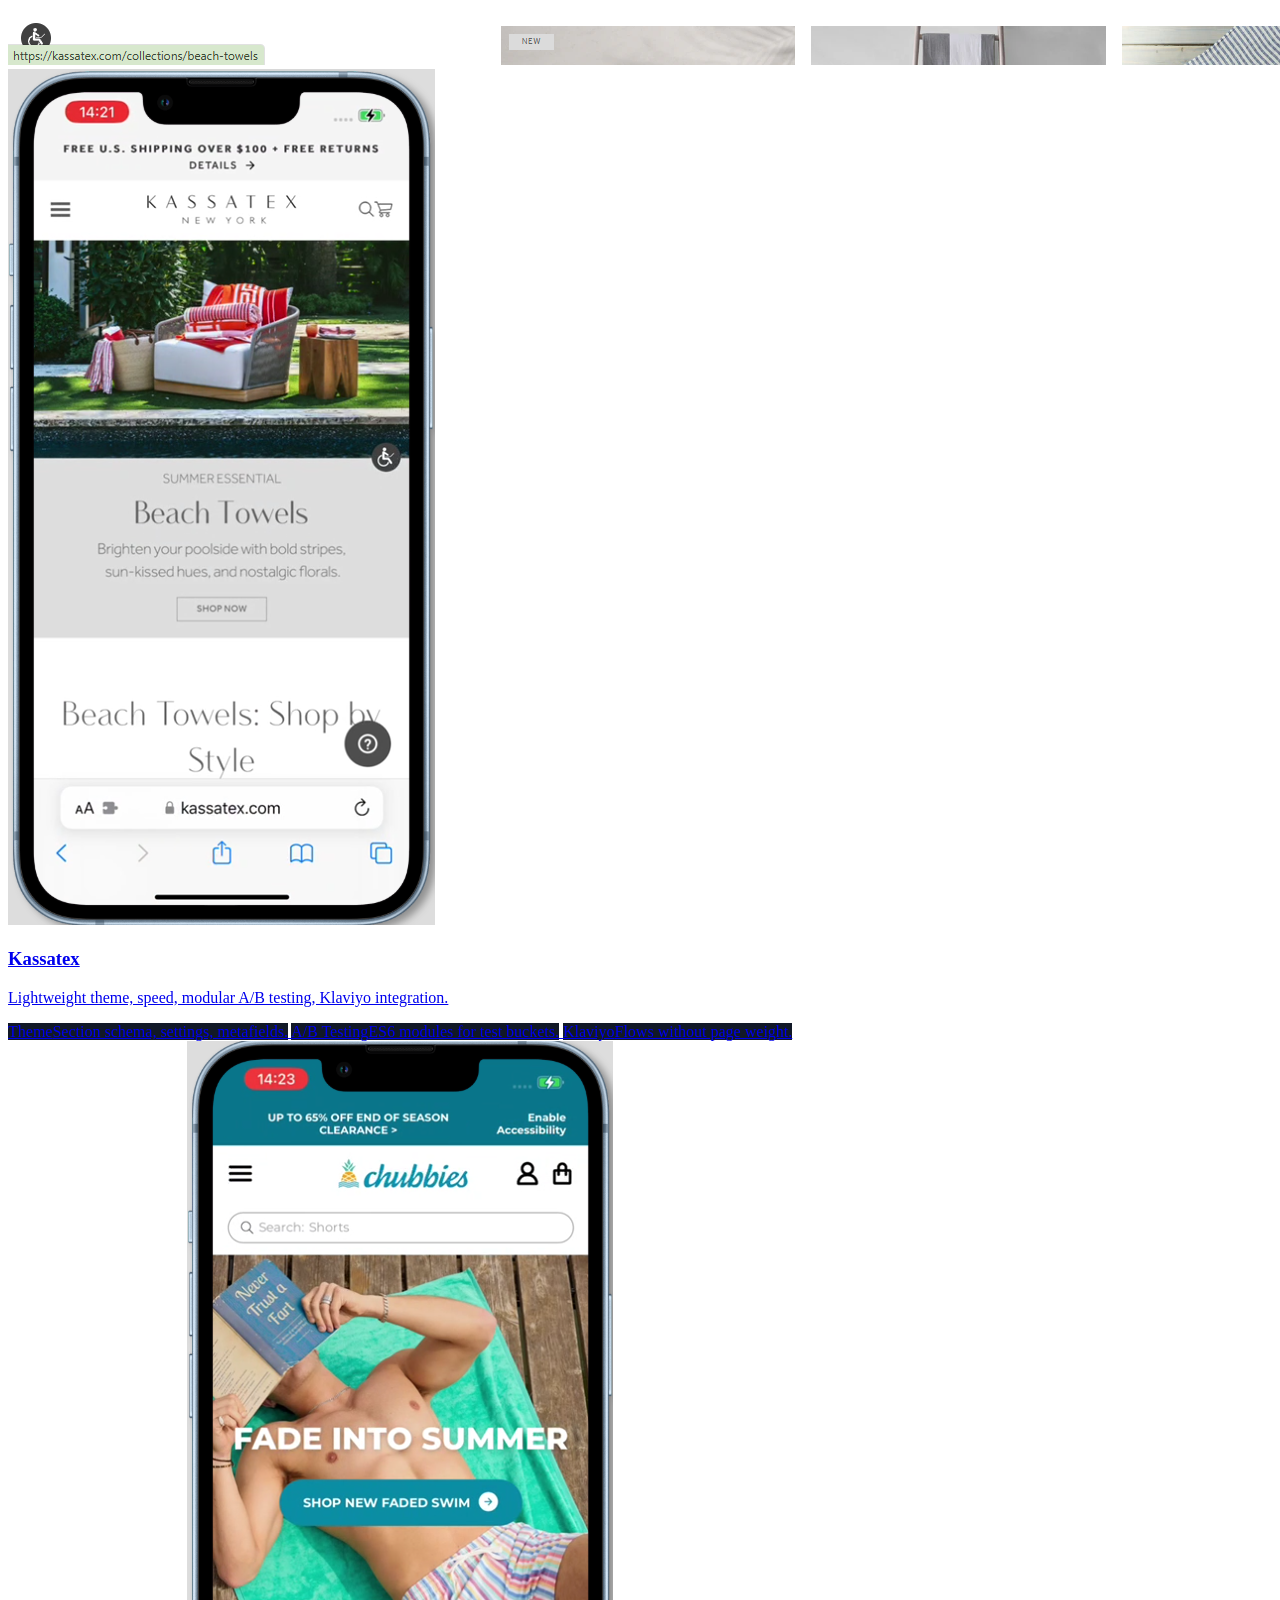
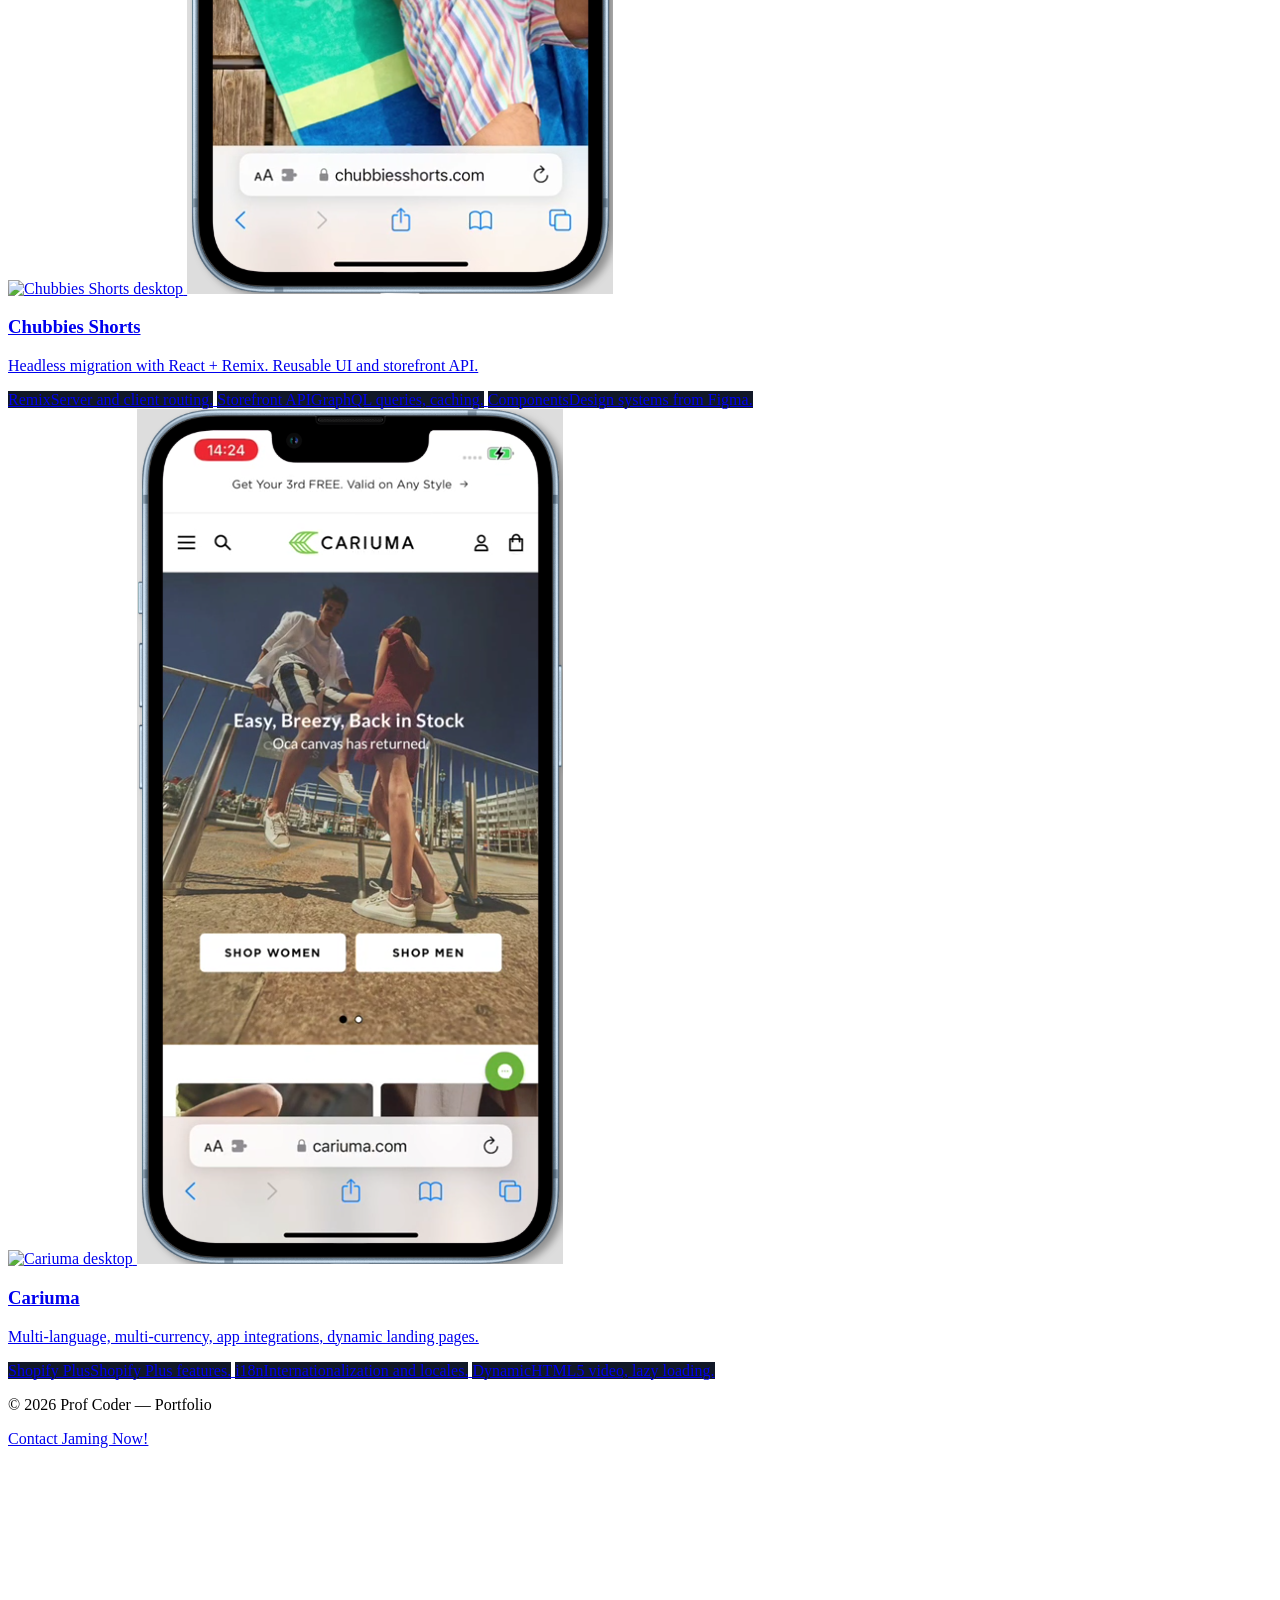
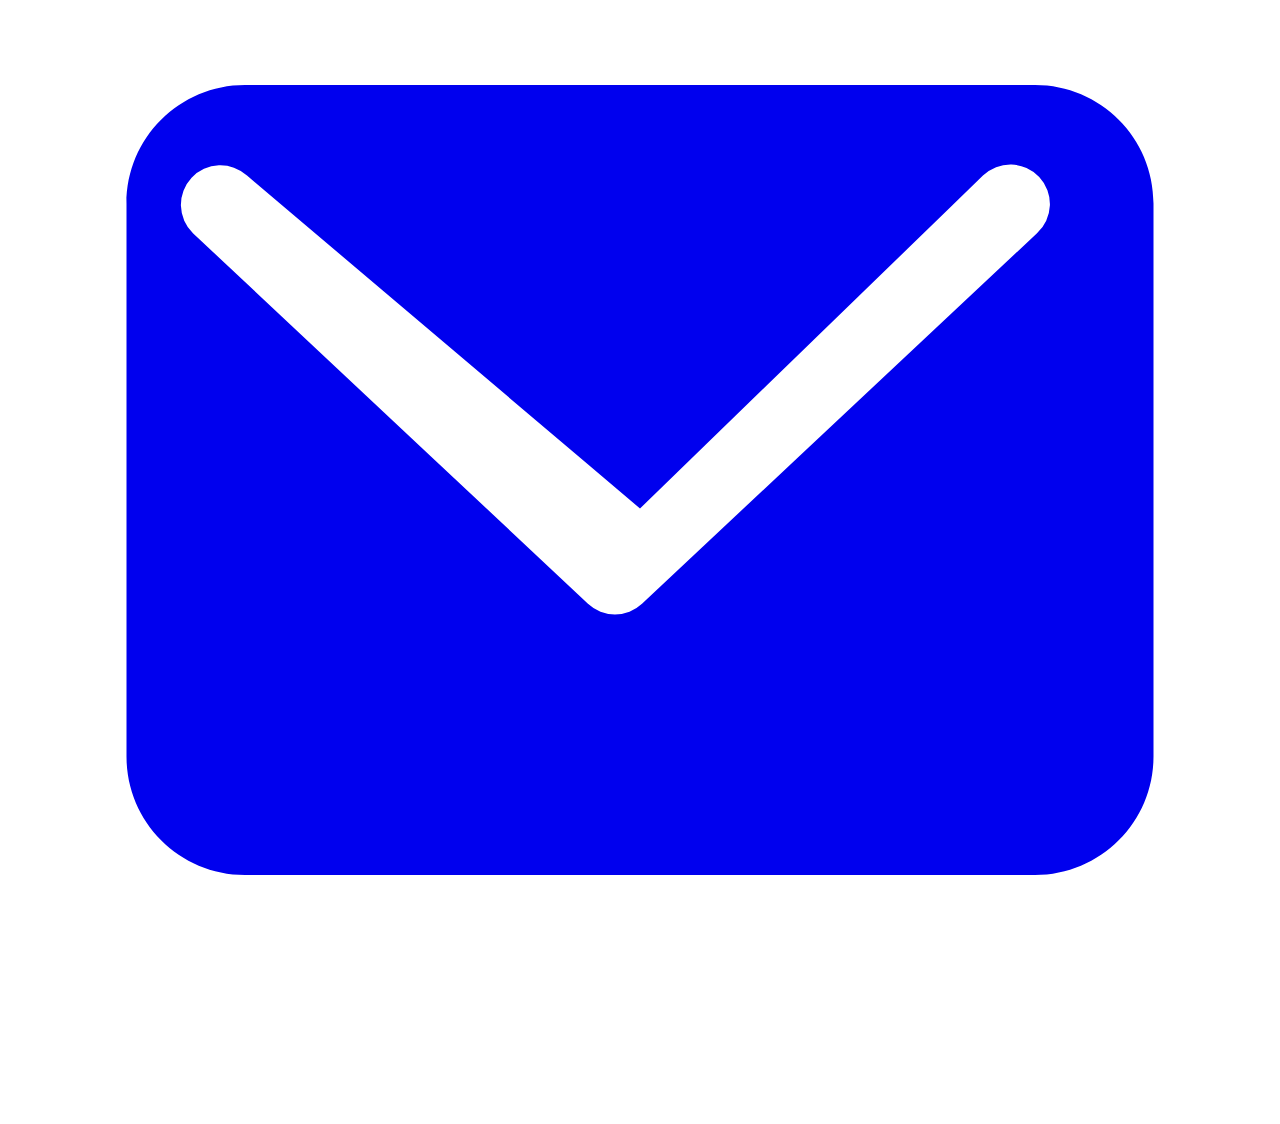
==== commit 42c3ea48: "Changed UI" ====
--- a/index.html
+++ b/index.html
@@ -14,7 +14,7 @@
                         base: '#0b0d12',
                         card: '#0f1421',
                         text: '#e8ecf1',
-                        muted: '#9a9fb0',
+                        muted: '#dadada',
                         brand: '#5aa9ff',
                         mint: '#7cf3c5'
                     },
@@ -31,19 +31,34 @@
     <link rel="icon" href="data:image/svg+xml,%3Csvg xmlns='http://www.w3.org/2000/svg' viewBox='0 0 100 100'%3E%3Ccircle cx='50' cy='50' r='46' fill='%230b0d12' stroke='%237cf3c5' stroke-width='8'/%3E%3Cpath d='M28 64 L50 20 L72 64' stroke='%235aa9ff' stroke-width='8' fill='none' stroke-linecap='round' stroke-linejoin='round'/%3E%3C/svg%3E">
     <meta name="theme-color" content="#0b0d12">
     <style>
-        body{background:#5e8e3e}
+        body{background:#ffffff}
+        .skill{background:#111827 !important}
+        #progressBar{position:fixed;left:0;bottom:0;height:4px;background:linear-gradient(90deg,#5aa9ff,#7cf3c5);width:0;z-index:50;box-shadow:0 0 10px rgba(0,0,0,.2)}
+        .proj img{background:transparent !important}
     </style>
 </head>
-<body class="text-white antialiased">
+<body class="antialiased text-[#111827]">
     <header class="max-w-6xl mx-auto px-5 pt-10 pb-4">
         <h1 class="text-3xl tracking-tight font-semibold">Selected Work</h1>
         <p class="text-muted text-sm">Ecommerce builds and optimizations. Hover to preview mobile.</p>
     </header>
 
+    <!-- Sticky Navigation -->
+    <nav class="sticky top-0 z-40 bg-white/95 backdrop-blur-sm border-b border-gray-200">
+        <div class="max-w-6xl mx-auto px-5 py-3">
+            <div class="flex gap-6 overflow-x-auto">
+                <a href="#fellow" class="nav-link whitespace-nowrap text-sm font-medium text-gray-600 hover:text-[#111827] transition-colors duration-200">Fellow Products</a>
+                <a href="#kassatex" class="nav-link whitespace-nowrap text-sm font-medium text-gray-600 hover:text-[#111827] transition-colors duration-200">Kassatex</a>
+                <a href="#chubbies" class="nav-link whitespace-nowrap text-sm font-medium text-gray-600 hover:text-[#111827] transition-colors duration-200">Chubbies Shorts</a>
+                <a href="#cariuma" class="nav-link whitespace-nowrap text-sm font-medium text-gray-600 hover:text-[#111827] transition-colors duration-200">Cariuma</a>
+            </div>
+        </div>
+    </nav>
+
     <main id="work" class="max-w-6xl mx-auto px-5 space-y-8 pb-16">
         <!-- Fellow Products -->
-        <a href="https://fellowproducts.com" target="_blank" rel="noopener" class="proj group block rounded-2xl overflow-hidden border border-white/10 shadow-soft bg-[#111827] opacity-0 translate-y-6">
-            <div class="relative w-full aspect-[16/9] overflow-hidden">
+        <a id="fellow" href="https://fellowproducts.com" target="_blank" rel="noopener" class="proj group block rounded-2xl overflow-hidden border border-white/10 shadow-soft bg-[#111827] opacity-0 translate-y-6" data-anim="fade-up">
+            <div class="relative w-full aspect-[16/9] overflow-hidden bg-[#dfdada] group-hover:bg-[#dfdada]">
                 <img src="assets/Fellow Products - Desktop.png" alt="Fellow Products desktop" class="absolute inset-0 w-full h-full object-cover transition-opacity duration-700 ease-expo opacity-100 group-hover:opacity-0">
                 <img src="assets/Fellow Products - Mobile.png" alt="Fellow Products mobile" class="absolute inset-0 w-full h-full object-contain transition-opacity duration-700 ease-expo opacity-0 group-hover:opacity-100">
             </div>
@@ -59,8 +74,8 @@
         </a>
 
         <!-- Kassatex -->
-        <a href="https://kassatex.com" target="_blank" rel="noopener" class="proj group block rounded-2xl overflow-hidden border border-white/10 shadow-soft bg-[#1b4d7a] opacity-0 translate-y-6">
-            <div class="relative w-full aspect-[16/9] overflow-hidden">
+        <a id="kassatex" href="https://kassatex.com" target="_blank" rel="noopener" class="proj group block rounded-2xl overflow-hidden border border-white/10 shadow-soft bg-[#1b4d7a] opacity-0 translate-y-6" data-anim="fade-right">
+            <div class="relative w-full aspect-[16/9] overflow-hidden bg-[#dfdada] group-hover:bg-[#dfdada]">
                 <img src="assets/Kassatex- Desktop.png" alt="Kassatex desktop" class="absolute inset-0 w-full h-full object-cover transition-opacity duration-700 ease-expo opacity-100 group-hover:opacity-0">
                 <img src="assets/Kassatex- Mobile.png" alt="Kassatex mobile" class="absolute inset-0 w-full h-full object-contain transition-opacity duration-700 ease-expo opacity-0 group-hover:opacity-100">
             </div>
@@ -76,8 +91,8 @@
         </a>
 
         <!-- Chubbies Shorts -->
-        <a href="https://chubbiesshorts.com" target="_blank" rel="noopener" class="proj group block rounded-2xl overflow-hidden border border-white/10 shadow-soft bg-[#0ea5e9] opacity-0 translate-y-6">
-            <div class="relative w-full aspect-[16/9] overflow-hidden">
+        <a id="chubbies" href="https://chubbiesshorts.com" target="_blank" rel="noopener" class="proj group block rounded-2xl overflow-hidden border border-white/10 shadow-soft bg-[#0ea5e9] opacity-0 translate-y-6" data-anim="zoom-in">
+            <div class="relative w-full aspect-[16/9] overflow-hidden bg-[#dfdada] group-hover:bg-[#dfdada]">
                 <img src="assets/Chubbies Shorts - Desktop.png" alt="Chubbies Shorts desktop" class="absolute inset-0 w-full h-full object-cover transition-opacity duration-700 ease-expo opacity-100 group-hover:opacity-0">
                 <img src="assets/Chubbies Shorts - Mobile.png" alt="Chubbies Shorts mobile" class="absolute inset-0 w-full h-full object-contain transition-opacity duration-700 ease-expo opacity-0 group-hover:opacity-100">
             </div>
@@ -93,8 +108,8 @@
         </a>
 
         <!-- Cariuma -->
-        <a href="https://cariuma.com" target="_blank" rel="noopener" class="proj group block rounded-2xl overflow-hidden border border-white/10 shadow-soft bg-[#2db34a] opacity-0 translate-y-6">
-            <div class="relative w-full aspect-[16/9] overflow-hidden">
+        <a id="cariuma" href="https://cariuma.com" target="_blank" rel="noopener" class="proj group block rounded-2xl overflow-hidden border border-white/10 shadow-soft bg-[#2db34a] opacity-0 translate-y-6" data-anim="rotate-in">
+            <div class="relative w-full aspect-[16/9] overflow-hidden bg-[#dfdada] group-hover:bg-[#dfdada]">
                 <img src="assets/Cariuma - Desktop.png" alt="Cariuma desktop" class="absolute inset-0 w-full h-full object-cover transition-opacity duration-700 ease-expo opacity-100 group-hover:opacity-0">
                 <img src="assets/Cariuma - Mobile.png" alt="Cariuma mobile" class="absolute inset-0 w-full h-full object-contain transition-opacity duration-700 ease-expo opacity-0 group-hover:opacity-100">
             </div>
@@ -113,13 +128,14 @@
     <footer class="max-w-6xl mx-auto px-5 pb-24">
         <div class="flex items-center justify-between gap-4">
             <p class="text-muted text-sm">© <span id="y"></span> Prof Coder — Portfolio</p>
-            <a href="mailto:profcoder810@gmail.com" class="inline-flex items-center gap-2 px-5 py-3 rounded-xl text-sm font-semibold text-text bg-gradient-to-tr from-brand/30 to-mint/30 border border-white/15 shadow-soft hover:shadow-lg hover:scale-[1.02] active:scale-[.99] transition-all duration-300 ease-expo">
+            <a href="mailto:profcoder810@gmail.com" class="inline-flex items-center gap-2 px-5 py-3 rounded-xl text-sm font-semibold text-white bg-[#000] border border-white/15 shadow-soft hover:shadow-lg hover:scale-[1.02] active:scale-[.99] transition-all duration-300 ease-expo">
                 Contact Jaming Now!
                 <svg xmlns="http://www.w3.org/2000/svg" viewBox="0 0 24 24" fill="currentColor" class="w-4 h-4"><path d="M2.25 6.75c0-1.243 1.007-2.25 2.25-2.25h15c1.243 0 2.25 1.007 2.25 2.25v10.5c0 1.243-1.007 2.25-2.25 2.25h-15c-1.243 0-2.25-1.007-2.25-2.25V6.75Zm2.288-.53a.75.75 0 0 0-1.026 1.094l7.5 7.036a.75.75 0 0 0 1.026 0l7.5-7.036a.75.75 0 1 0-1.026-1.094L12 12.54 4.538 6.22Z"/></svg>
             </a>
         </div>
     </footer>
 
+    <div id="progressBar"></div>
     <script src="https://cdnjs.cloudflare.com/ajax/libs/animejs/3.2.1/anime.min.js"></script>
     <script>
         document.getElementById('y').textContent = new Date().getFullYear();
@@ -134,7 +150,70 @@
             el.addEventListener('mouseenter', function(){ bubble.style.opacity='1'; bubble.style.transform='translateX(-50%) scale(1)'; });
             el.addEventListener('mouseleave', function(){ bubble.style.opacity='0'; bubble.style.transform='translateX(-50%) scale(0.95)'; });
         });
-        // Reveal projects on scroll using anime.js
+        // Bottom progress bar
+        (function(){
+            var bar = document.getElementById('progressBar');
+            function update(){
+                var scrollTop = window.scrollY || window.pageYOffset;
+                var docHeight = Math.max(document.body.scrollHeight, document.documentElement.scrollHeight);
+                var winHeight = window.innerHeight;
+                var progress = (scrollTop / (docHeight - winHeight)) * 100;
+                bar.style.width = Math.max(0, Math.min(100, progress)) + '%';
+            }
+            update();
+            window.addEventListener('scroll', update, { passive: true });
+            window.addEventListener('resize', update);
+        })();
+
+        // Smooth scroll navigation
+        (function(){
+            var navLinks = document.querySelectorAll('.nav-link');
+            var sections = document.querySelectorAll('.proj');
+            
+            // Add smooth scroll to navigation links
+            navLinks.forEach(function(link){
+                link.addEventListener('click', function(e){
+                    e.preventDefault();
+                    var targetId = this.getAttribute('href').substring(1);
+                    var targetElement = document.getElementById(targetId);
+                    
+                    if(targetElement){
+                        var offsetTop = targetElement.offsetTop - 80; // Account for sticky nav height
+                        
+                        window.scrollTo({
+                            top: offsetTop,
+                            behavior: 'smooth'
+                        });
+                    }
+                });
+            });
+            
+            function updateActiveNav(){
+                var scrollPos = window.scrollY + 100;
+                sections.forEach(function(section){
+                    var top = section.offsetTop;
+                    var bottom = top + section.offsetHeight;
+                    var id = section.getAttribute('id');
+                    
+                    if(scrollPos >= top && scrollPos < bottom){
+                        navLinks.forEach(function(link){
+                            link.classList.remove('text-[#111827]');
+                            link.classList.add('text-gray-600');
+                        });
+                        var activeLink = document.querySelector('a[href="#' + id + '"]');
+                        if(activeLink){
+                            activeLink.classList.remove('text-gray-600');
+                            activeLink.classList.add('text-[#111827]');
+                        }
+                    }
+                });
+            }
+            
+            window.addEventListener('scroll', updateActiveNav);
+            updateActiveNav();
+        })();
+
+        // Reveal projects on scroll using anime.js with varied animations
         (function(){
             var items = document.querySelectorAll('.proj');
             // assign index for staggered delays
@@ -147,7 +226,13 @@
                 entries.forEach(function(entry){
                     if(entry.isIntersecting){
                         var idx = parseInt(entry.target.dataset.idx || '0', 10);
-                        anime({ targets: entry.target, opacity: [0,1], translateY: [24,0], delay: idx * 140, duration: 800, easing: 'easeOutExpo' });
+                        var type = entry.target.getAttribute('data-anim') || 'fade-up';
+                        var opts = { targets: entry.target, opacity: [0,1], duration: 900, delay: idx * 140, easing: 'easeOutExpo' };
+                        if(type === 'fade-up'){ opts.translateY = [24, 0]; }
+                        else if(type === 'fade-right'){ opts.translateX = [-32, 0]; }
+                        else if(type === 'zoom-in'){ opts.scale = [0.94, 1]; }
+                        else if(type === 'rotate-in'){ opts.rotate = [-2, 0]; opts.translateY = [16,0]; }
+                        anime(opts);
                         io.unobserve(entry.target);
                     }
                 });
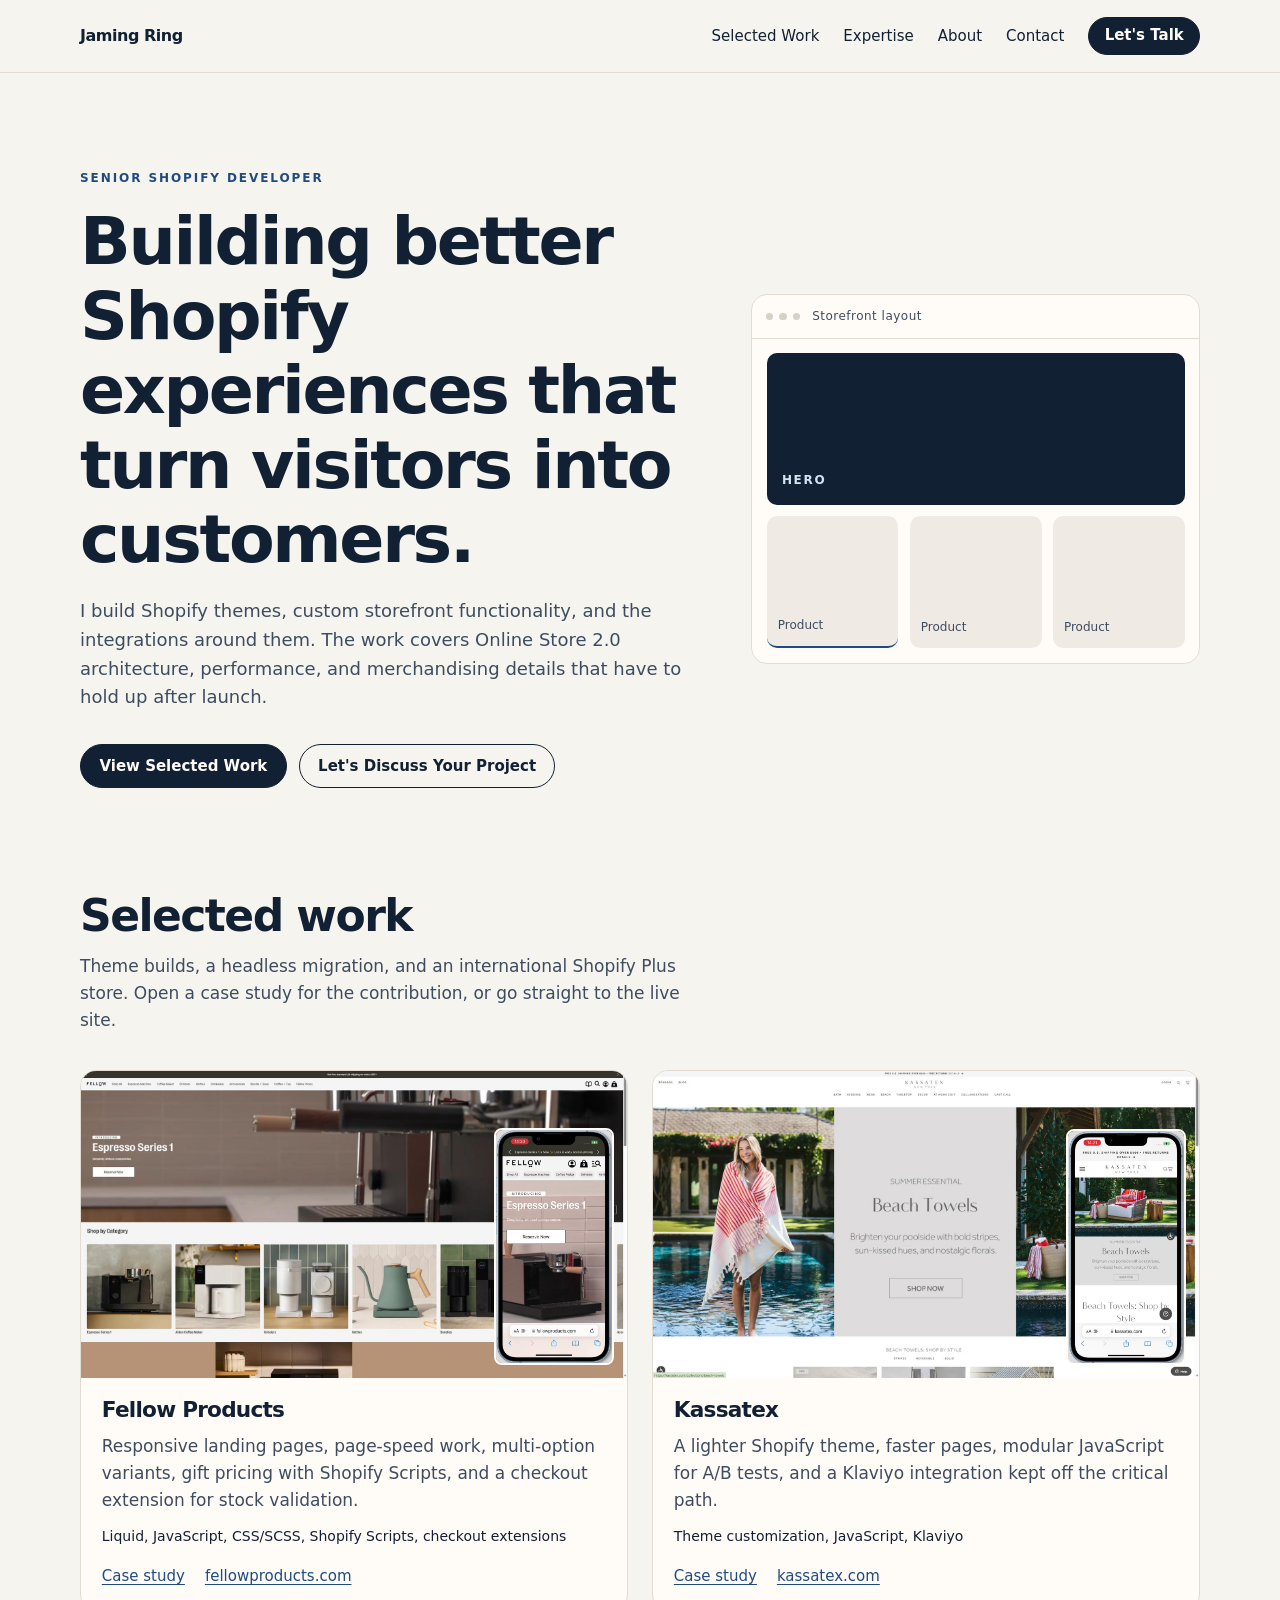
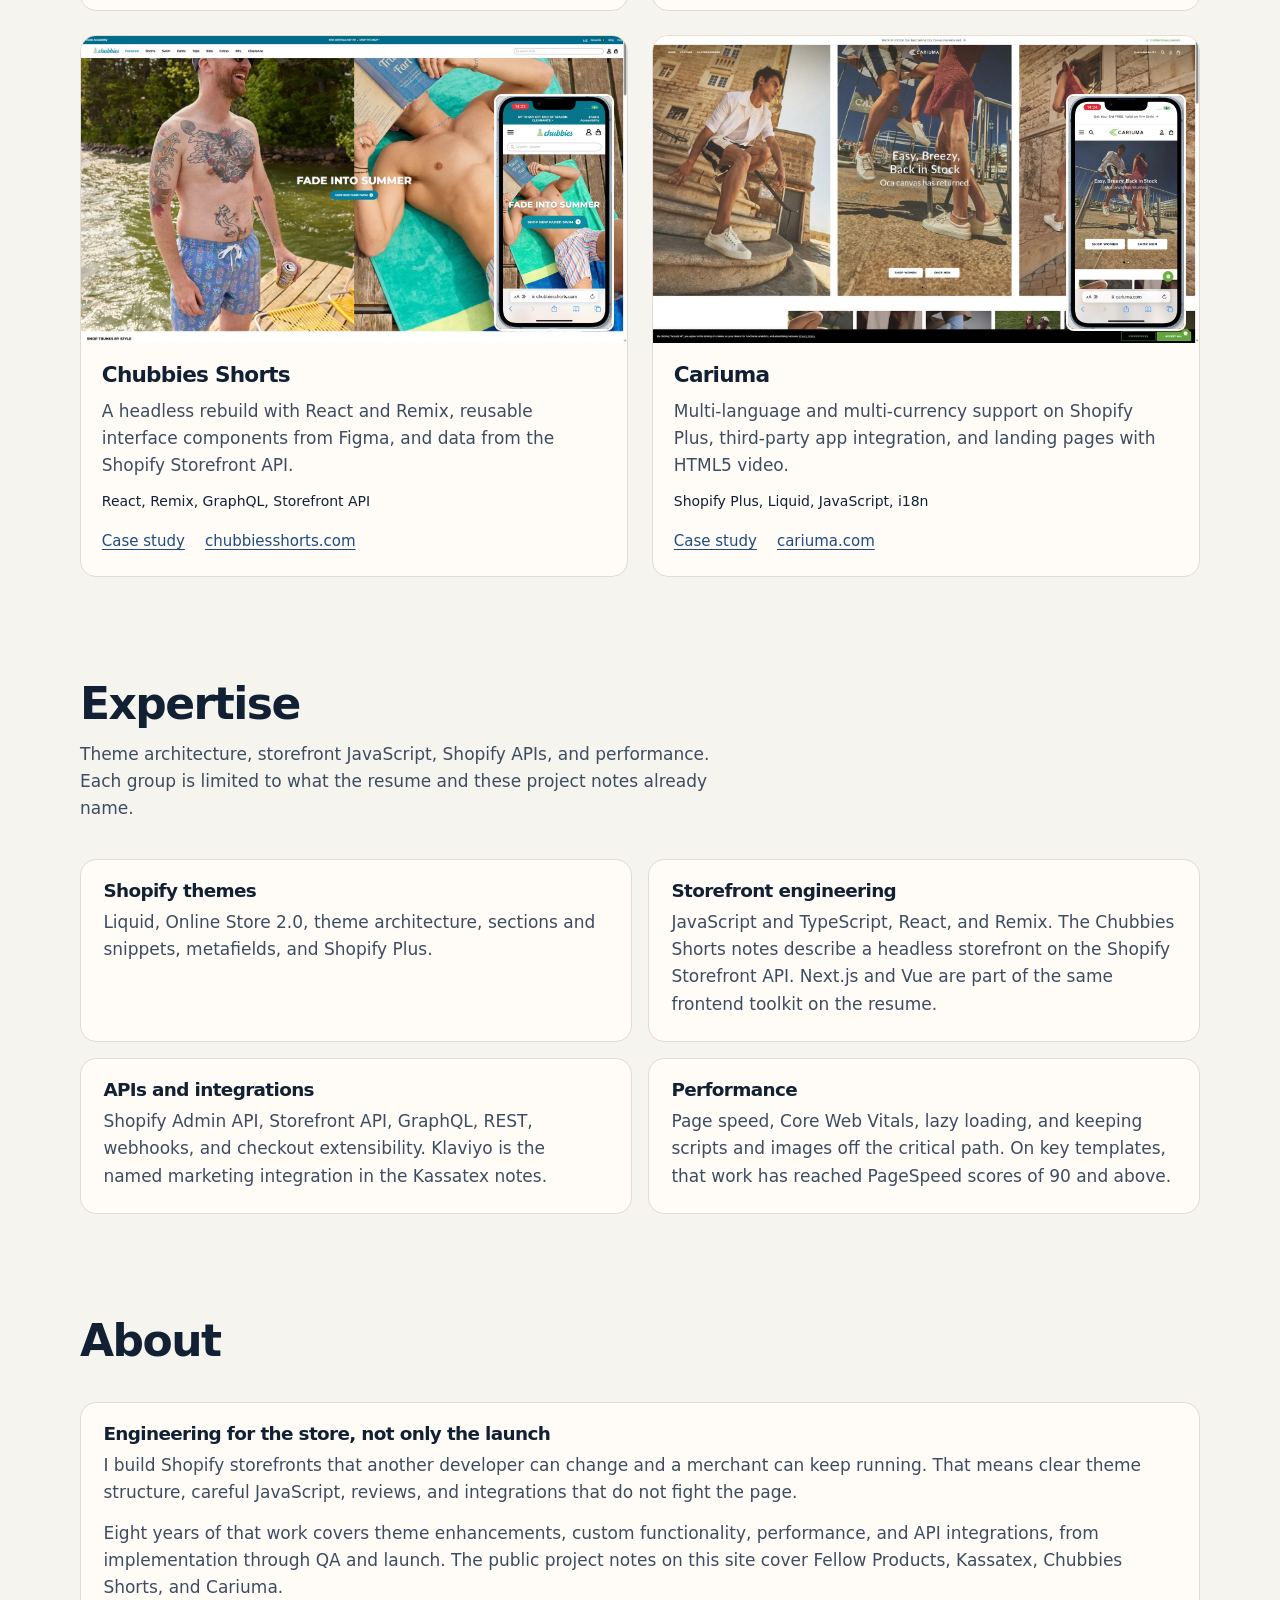
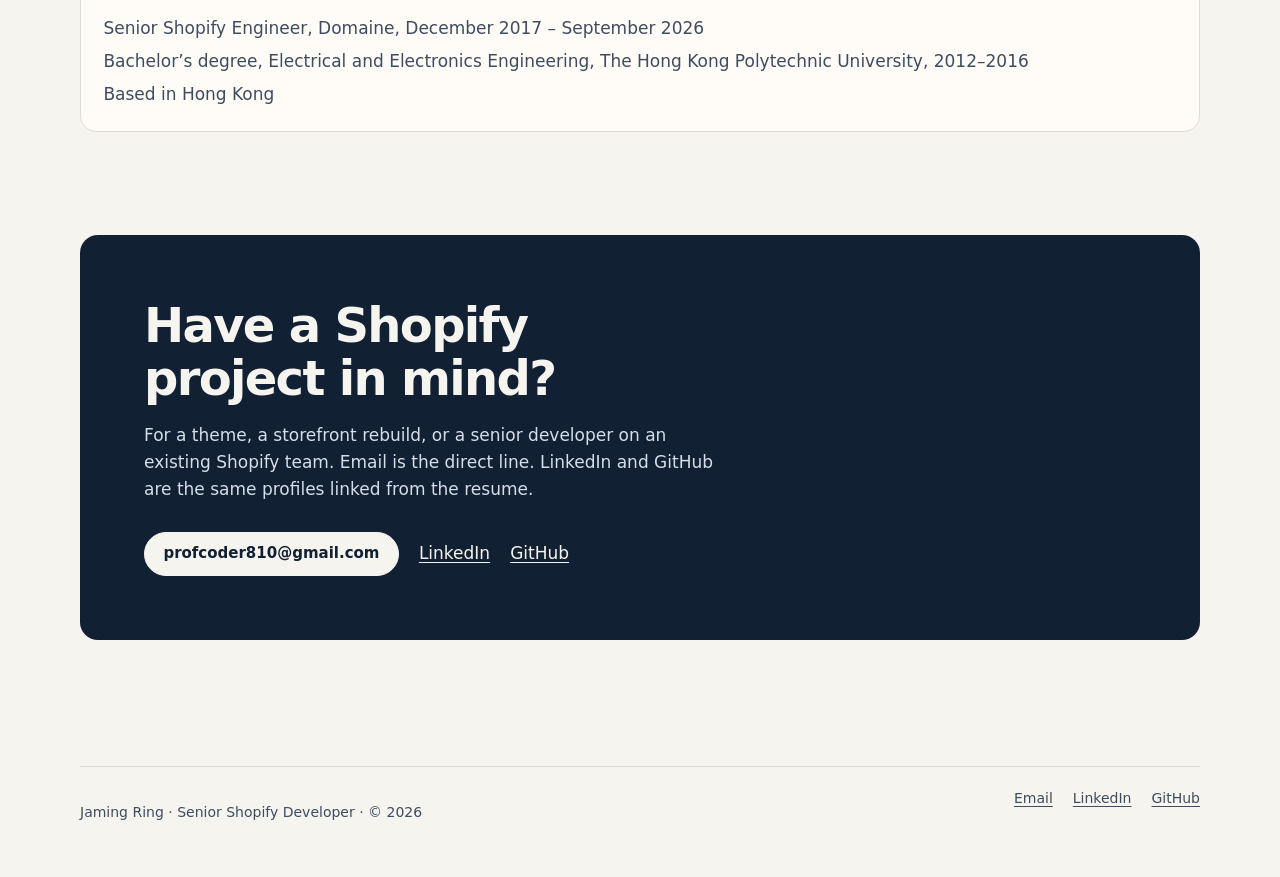
==== commit f92b88ca: "Updated project style" ====
--- a/index.html
+++ b/index.html
@@ -1,245 +1,205 @@
 <!DOCTYPE html>
-<html lang="en" class="scroll-smooth">
+<html lang="en">
 <head>
-    <meta charset="utf-8">
-    <meta name="viewport" content="width=device-width, initial-scale=1">
-    <title>Portfolio | Projects</title>
-    <meta name="description" content="Selected ecommerce builds and optimizations.">
-    <script src="https://cdn.tailwindcss.com"></script>
-    <script>
-        tailwind.config = {
-            theme: {
-                extend: {
-                    colors: {
-                        base: '#0b0d12',
-                        card: '#0f1421',
-                        text: '#e8ecf1',
-                        muted: '#dadada',
-                        brand: '#5aa9ff',
-                        mint: '#7cf3c5'
-                    },
-                    boxShadow: {
-                        soft: '0 10px 30px rgba(0,0,0,.35)'
-                    },
-                    transitionTimingFunction: {
-                        'expo': 'cubic-bezier(0.16, 1, 0.3, 1)'
-                    }
-                }
-            }
-        }
-    </script>
-    <link rel="icon" href="data:image/svg+xml,%3Csvg xmlns='http://www.w3.org/2000/svg' viewBox='0 0 100 100'%3E%3Ccircle cx='50' cy='50' r='46' fill='%230b0d12' stroke='%237cf3c5' stroke-width='8'/%3E%3Cpath d='M28 64 L50 20 L72 64' stroke='%235aa9ff' stroke-width='8' fill='none' stroke-linecap='round' stroke-linejoin='round'/%3E%3C/svg%3E">
-    <meta name="theme-color" content="#0b0d12">
-    <style>
-        body{background:#ffffff}
-        .skill{background:#111827 !important}
-        #progressBar{position:fixed;left:0;bottom:0;height:4px;background:linear-gradient(90deg,#5aa9ff,#7cf3c5);width:0;z-index:50;box-shadow:0 0 10px rgba(0,0,0,.2)}
-        .proj img{background:transparent !important}
-    </style>
+  <meta charset="utf-8">
+  <meta name="viewport" content="width=device-width, initial-scale=1">
+  <title>Jaming Ring | Senior Shopify Developer</title>
+  <meta name="description" content="Jaming Ring is a senior Shopify developer. Selected work includes Fellow Products, Kassatex, Chubbies Shorts, and Cariuma.">
+  <link rel="canonical" href="https://prof-coder.github.io/">
+  <meta name="theme-color" content="#f6f4ef">
+  <meta property="og:type" content="website">
+  <meta property="og:title" content="Jaming Ring | Senior Shopify Developer">
+  <meta property="og:description" content="Shopify themes, custom storefront functionality, performance, and e-commerce integrations.">
+  <meta property="og:url" content="https://prof-coder.github.io/">
+  <meta property="og:image" content="https://prof-coder.github.io/assets/og.jpg">
+  <meta name="twitter:card" content="summary_large_image">
+  <link rel="icon" href="/favicon.svg" type="image/svg+xml">
+  <link rel="stylesheet" href="/css/styles.css">
 </head>
-<body class="antialiased text-[#111827]">
-    <header class="max-w-6xl mx-auto px-5 pt-10 pb-4">
-        <h1 class="text-3xl tracking-tight font-semibold">Selected Work</h1>
-        <p class="text-muted text-sm">Ecommerce builds and optimizations. Hover to preview mobile.</p>
-    </header>
-
-    <!-- Sticky Navigation -->
-    <nav class="sticky top-0 z-40 bg-white/95 backdrop-blur-sm border-b border-gray-200">
-        <div class="max-w-6xl mx-auto px-5 py-3">
-            <div class="flex gap-6 overflow-x-auto">
-                <a href="#fellow" class="nav-link whitespace-nowrap text-sm font-medium text-gray-600 hover:text-[#111827] transition-colors duration-200">Fellow Products</a>
-                <a href="#kassatex" class="nav-link whitespace-nowrap text-sm font-medium text-gray-600 hover:text-[#111827] transition-colors duration-200">Kassatex</a>
-                <a href="#chubbies" class="nav-link whitespace-nowrap text-sm font-medium text-gray-600 hover:text-[#111827] transition-colors duration-200">Chubbies Shorts</a>
-                <a href="#cariuma" class="nav-link whitespace-nowrap text-sm font-medium text-gray-600 hover:text-[#111827] transition-colors duration-200">Cariuma</a>
-            </div>
-        </div>
-    </nav>
-
-    <main id="work" class="max-w-6xl mx-auto px-5 space-y-8 pb-16">
-        <!-- Fellow Products -->
-        <a id="fellow" href="https://fellowproducts.com" target="_blank" rel="noopener" class="proj group block rounded-2xl overflow-hidden border border-white/10 shadow-soft bg-[#111827] opacity-0 translate-y-6" data-anim="fade-up">
-            <div class="relative w-full aspect-[16/9] overflow-hidden bg-[#dfdada] group-hover:bg-[#dfdada]">
-                <img src="assets/Fellow Products - Desktop.png" alt="Fellow Products desktop" class="absolute inset-0 w-full h-full object-cover transition-opacity duration-700 ease-expo opacity-100 group-hover:opacity-0">
-                <img src="assets/Fellow Products - Mobile.png" alt="Fellow Products mobile" class="absolute inset-0 w-full h-full object-contain transition-opacity duration-700 ease-expo opacity-0 group-hover:opacity-100">
-            </div>
-            <div class="p-5">
-                <h3 class="text-lg font-semibold">Fellow Products</h3>
-                <p class="text-muted text-sm">Shopify optimization, responsive landers, speed, variants, gifts, checkout validation.</p>
-                <div class="flex flex-wrap gap-2 mt-3">
-                    <span class="skill relative inline-flex items-center px-2.5 py-1 rounded-full text-xs bg-brand/15 text-brand border border-brand/40" data-tip="Liquid, JS, Scripts, Checkout Ext.">Shopify</span>
-                    <span class="skill relative inline-flex items-center px-2.5 py-1 rounded-full text-xs bg-mint/15 text-mint border border-mint/40" data-tip="Performance budgeting, lazy-loading, CLS/LCP.">Performance</span>
-                    <span class="skill relative inline-flex items-center px-2.5 py-1 rounded-full text-xs bg-white/10 text-text border border-white/20" data-tip="Gift logic, dynamic pricing.">Custom Features</span>
-                </div>
-            </div>
-        </a>
-
-        <!-- Kassatex -->
-        <a id="kassatex" href="https://kassatex.com" target="_blank" rel="noopener" class="proj group block rounded-2xl overflow-hidden border border-white/10 shadow-soft bg-[#1b4d7a] opacity-0 translate-y-6" data-anim="fade-right">
-            <div class="relative w-full aspect-[16/9] overflow-hidden bg-[#dfdada] group-hover:bg-[#dfdada]">
-                <img src="assets/Kassatex- Desktop.png" alt="Kassatex desktop" class="absolute inset-0 w-full h-full object-cover transition-opacity duration-700 ease-expo opacity-100 group-hover:opacity-0">
-                <img src="assets/Kassatex- Mobile.png" alt="Kassatex mobile" class="absolute inset-0 w-full h-full object-contain transition-opacity duration-700 ease-expo opacity-0 group-hover:opacity-100">
-            </div>
-            <div class="p-5">
-                <h3 class="text-lg font-semibold">Kassatex</h3>
-                <p class="text-muted text-sm">Lightweight theme, speed, modular A/B testing, Klaviyo integration.</p>
-                <div class="flex flex-wrap gap-2 mt-3">
-                    <span class="skill relative inline-flex items-center px-2.5 py-1 rounded-full text-xs bg-white/10 text-text border border-white/20" data-tip="Section schema, settings, metafields.">Theme</span>
-                    <span class="skill relative inline-flex items-center px-2.5 py-1 rounded-full text-xs bg-brand/15 text-brand border border-brand/40" data-tip="ES6 modules for test buckets.">A/B Testing</span>
-                    <span class="skill relative inline-flex items-center px-2.5 py-1 rounded-full text-xs bg-mint/15 text-mint border border-mint/40" data-tip="Flows without page weight.">Klaviyo</span>
-                </div>
-            </div>
-        </a>
-
-        <!-- Chubbies Shorts -->
-        <a id="chubbies" href="https://chubbiesshorts.com" target="_blank" rel="noopener" class="proj group block rounded-2xl overflow-hidden border border-white/10 shadow-soft bg-[#0ea5e9] opacity-0 translate-y-6" data-anim="zoom-in">
-            <div class="relative w-full aspect-[16/9] overflow-hidden bg-[#dfdada] group-hover:bg-[#dfdada]">
-                <img src="assets/Chubbies Shorts - Desktop.png" alt="Chubbies Shorts desktop" class="absolute inset-0 w-full h-full object-cover transition-opacity duration-700 ease-expo opacity-100 group-hover:opacity-0">
-                <img src="assets/Chubbies Shorts - Mobile.png" alt="Chubbies Shorts mobile" class="absolute inset-0 w-full h-full object-contain transition-opacity duration-700 ease-expo opacity-0 group-hover:opacity-100">
-            </div>
-            <div class="p-5">
-                <h3 class="text-lg font-semibold">Chubbies Shorts</h3>
-                <p class="text-muted text-sm">Headless migration with React + Remix. Reusable UI and storefront API.</p>
-                <div class="flex flex-wrap gap-2 mt-3">
-                    <span class="skill relative inline-flex items-center px-2.5 py-1 rounded-full text-xs bg-white/10 text-text border border-white/20" data-tip="Server and client routing.">Remix</span>
-                    <span class="skill relative inline-flex items-center px-2.5 py-1 rounded-full text-xs bg-brand/15 text-brand border border-brand/40" data-tip="GraphQL queries, caching.">Storefront API</span>
-                    <span class="skill relative inline-flex items-center px-2.5 py-1 rounded-full text-xs bg-mint/15 text-mint border border-mint/40" data-tip="Design systems from Figma.">Components</span>
-                </div>
-            </div>
-        </a>
-
-        <!-- Cariuma -->
-        <a id="cariuma" href="https://cariuma.com" target="_blank" rel="noopener" class="proj group block rounded-2xl overflow-hidden border border-white/10 shadow-soft bg-[#2db34a] opacity-0 translate-y-6" data-anim="rotate-in">
-            <div class="relative w-full aspect-[16/9] overflow-hidden bg-[#dfdada] group-hover:bg-[#dfdada]">
-                <img src="assets/Cariuma - Desktop.png" alt="Cariuma desktop" class="absolute inset-0 w-full h-full object-cover transition-opacity duration-700 ease-expo opacity-100 group-hover:opacity-0">
-                <img src="assets/Cariuma - Mobile.png" alt="Cariuma mobile" class="absolute inset-0 w-full h-full object-contain transition-opacity duration-700 ease-expo opacity-0 group-hover:opacity-100">
-            </div>
-            <div class="p-5">
-                <h3 class="text-lg font-semibold">Cariuma</h3>
-                <p class="text-muted text-sm">Multi-language, multi-currency, app integrations, dynamic landing pages.</p>
-                <div class="flex flex-wrap gap-2 mt-3">
-                    <span class="skill relative inline-flex items-center px-2.5 py-1 rounded-full text-xs bg-brand/15 text-brand border border-brand/40" data-tip="Shopify Plus features.">Shopify Plus</span>
-                    <span class="skill relative inline-flex items-center px-2.5 py-1 rounded-full text-xs bg-white/10 text-text border border-white/20" data-tip="Internationalization and locales.">i18n</span>
-                    <span class="skill relative inline-flex items-center px-2.5 py-1 rounded-full text-xs bg-mint/15 text-mint border border-mint/40" data-tip="HTML5 video, lazy loading.">Dynamic</span>
-                </div>
-            </div>
-        </a>
-    </main>
-
-    <footer class="max-w-6xl mx-auto px-5 pb-24">
-        <div class="flex items-center justify-between gap-4">
-            <p class="text-muted text-sm">© <span id="y"></span> Prof Coder — Portfolio</p>
-            <a href="mailto:profcoder810@gmail.com" class="inline-flex items-center gap-2 px-5 py-3 rounded-xl text-sm font-semibold text-white bg-[#000] border border-white/15 shadow-soft hover:shadow-lg hover:scale-[1.02] active:scale-[.99] transition-all duration-300 ease-expo">
-                Contact Jaming Now!
-                <svg xmlns="http://www.w3.org/2000/svg" viewBox="0 0 24 24" fill="currentColor" class="w-4 h-4"><path d="M2.25 6.75c0-1.243 1.007-2.25 2.25-2.25h15c1.243 0 2.25 1.007 2.25 2.25v10.5c0 1.243-1.007 2.25-2.25 2.25h-15c-1.243 0-2.25-1.007-2.25-2.25V6.75Zm2.288-.53a.75.75 0 0 0-1.026 1.094l7.5 7.036a.75.75 0 0 0 1.026 0l7.5-7.036a.75.75 0 1 0-1.026-1.094L12 12.54 4.538 6.22Z"/></svg>
-            </a>
-        </div>
-    </footer>
-
-    <div id="progressBar"></div>
-    <script src="https://cdnjs.cloudflare.com/ajax/libs/animejs/3.2.1/anime.min.js"></script>
-    <script>
-        document.getElementById('y').textContent = new Date().getFullYear();
-        // Skill popovers
-        document.querySelectorAll('.skill').forEach(function(el){
-            var tip = el.getAttribute('data-tip');
-            if(!tip) return;
-            var bubble = document.createElement('span');
-            bubble.className = 'pointer-events-none absolute -top-10 left-1/2 -translate-x-1/2 whitespace-nowrap rounded-md bg-black/80 text-white text-[11px] px-2 py-1 opacity-0 scale-95 transition-all duration-300 ease-expo shadow-lg';
-            bubble.textContent = tip;
-            el.appendChild(bubble);
-            el.addEventListener('mouseenter', function(){ bubble.style.opacity='1'; bubble.style.transform='translateX(-50%) scale(1)'; });
-            el.addEventListener('mouseleave', function(){ bubble.style.opacity='0'; bubble.style.transform='translateX(-50%) scale(0.95)'; });
-        });
-        // Bottom progress bar
-        (function(){
-            var bar = document.getElementById('progressBar');
-            function update(){
-                var scrollTop = window.scrollY || window.pageYOffset;
-                var docHeight = Math.max(document.body.scrollHeight, document.documentElement.scrollHeight);
-                var winHeight = window.innerHeight;
-                var progress = (scrollTop / (docHeight - winHeight)) * 100;
-                bar.style.width = Math.max(0, Math.min(100, progress)) + '%';
-            }
-            update();
-            window.addEventListener('scroll', update, { passive: true });
-            window.addEventListener('resize', update);
-        })();
-
-        // Smooth scroll navigation
-        (function(){
-            var navLinks = document.querySelectorAll('.nav-link');
-            var sections = document.querySelectorAll('.proj');
-            
-            // Add smooth scroll to navigation links
-            navLinks.forEach(function(link){
-                link.addEventListener('click', function(e){
-                    e.preventDefault();
-                    var targetId = this.getAttribute('href').substring(1);
-                    var targetElement = document.getElementById(targetId);
-                    
-                    if(targetElement){
-                        var offsetTop = targetElement.offsetTop - 80; // Account for sticky nav height
-                        
-                        window.scrollTo({
-                            top: offsetTop,
-                            behavior: 'smooth'
-                        });
-                    }
-                });
-            });
-            
-            function updateActiveNav(){
-                var scrollPos = window.scrollY + 100;
-                sections.forEach(function(section){
-                    var top = section.offsetTop;
-                    var bottom = top + section.offsetHeight;
-                    var id = section.getAttribute('id');
-                    
-                    if(scrollPos >= top && scrollPos < bottom){
-                        navLinks.forEach(function(link){
-                            link.classList.remove('text-[#111827]');
-                            link.classList.add('text-gray-600');
-                        });
-                        var activeLink = document.querySelector('a[href="#' + id + '"]');
-                        if(activeLink){
-                            activeLink.classList.remove('text-gray-600');
-                            activeLink.classList.add('text-[#111827]');
-                        }
-                    }
-                });
-            }
-            
-            window.addEventListener('scroll', updateActiveNav);
-            updateActiveNav();
-        })();
-
-        // Reveal projects on scroll using anime.js with varied animations
-        (function(){
-            var items = document.querySelectorAll('.proj');
-            // assign index for staggered delays
-            items.forEach(function(el, i){ el.dataset.idx = i; });
-            if(!('IntersectionObserver' in window)){
-                anime({ targets: items, opacity: [0,1], translateY: [24,0], delay: anime.stagger(120), duration: 700, easing: 'easeOutExpo' });
-                return;
-            }
-            var io = new IntersectionObserver(function(entries){
-                entries.forEach(function(entry){
-                    if(entry.isIntersecting){
-                        var idx = parseInt(entry.target.dataset.idx || '0', 10);
-                        var type = entry.target.getAttribute('data-anim') || 'fade-up';
-                        var opts = { targets: entry.target, opacity: [0,1], duration: 900, delay: idx * 140, easing: 'easeOutExpo' };
-                        if(type === 'fade-up'){ opts.translateY = [24, 0]; }
-                        else if(type === 'fade-right'){ opts.translateX = [-32, 0]; }
-                        else if(type === 'zoom-in'){ opts.scale = [0.94, 1]; }
-                        else if(type === 'rotate-in'){ opts.rotate = [-2, 0]; opts.translateY = [16,0]; }
-                        anime(opts);
-                        io.unobserve(entry.target);
-                    }
-                });
-            }, { threshold: 0.2 });
-            items.forEach(function(el){ io.observe(el); });
-        })();
-    </script>
+<body>
+  <a class="skip" href="#main">Skip to content</a>
+  <header class="site-header">
+    <div class="wrap site-header__bar">
+      <a class="wordmark" href="/">Jaming Ring</a>
+      <button class="nav-toggle" type="button" aria-expanded="false" aria-controls="site-nav">
+        <span class="nav-toggle__open">Menu</span>
+        <span class="nav-toggle__close">Close</span>
+      </button>
+      <nav id="site-nav" class="site-nav" aria-label="Primary">
+        <a href="/#work">Selected Work</a>
+        <a href="/#expertise">Expertise</a>
+        <a href="/#about">About</a>
+        <a href="/#contact">Contact</a>
+        <a class="button button--small" href="/#contact">Let's Talk</a>
+      </nav>
+    </div>
+  </header>
+
+  <main id="main">
+    <section class="hero wrap" aria-labelledby="hero-title">
+      <div>
+        <p class="eyebrow">Senior Shopify Developer</p>
+        <h1 id="hero-title">Building better Shopify experiences that turn visitors into customers.</h1>
+        <p class="lede">I build Shopify themes, custom storefront functionality, and the integrations around them. The work covers Online Store 2.0 architecture, performance, and merchandising details that have to hold up after launch.</p>
+        <div class="hero__actions">
+          <a class="button" href="#work">View Selected Work</a>
+          <a class="button button--ghost" href="#contact">Let's Discuss Your Project</a>
+        </div>
+      </div>
+      <div class="stage" aria-hidden="true">
+        <div class="stage__chrome">
+          <i></i><i></i><i></i>
+          <span>Storefront layout</span>
+        </div>
+        <div class="stage__canvas">
+          <div class="stage__hero">Hero</div>
+          <div class="stage__row">
+            <span>Product</span>
+            <span>Product</span>
+            <span>Product</span>
+          </div>
+        </div>
+      </div>
+    </section>
+
+    <section id="work" class="section wrap" aria-labelledby="work-title">
+      <div class="section__head">
+        <h2 id="work-title">Selected work</h2>
+        <p>Theme builds, a headless migration, and an international Shopify Plus store. Open a case study for the contribution, or go straight to the live site.</p>
+      </div>
+      <div class="project-grid">
+        <article class="project">
+          <a class="project__media" href="/work/fellow-products.html" aria-label="Fellow Products case study">
+            <img class="project__desktop" src="/assets/opt/fellow-desktop.jpg" width="1600" height="900" alt="Desktop screenshot of the Fellow Products storefront" fetchpriority="high">
+            <img class="project__phone" src="/assets/opt/fellow-mobile.jpg" width="425" height="856" alt="" loading="lazy" decoding="async">
+          </a>
+          <div class="project__body">
+            <h3><a href="/work/fellow-products.html">Fellow Products</a></h3>
+            <p class="project__summary">Responsive landing pages, page-speed work, multi-option variants, gift pricing with Shopify Scripts, and a checkout extension for stock validation.</p>
+            <p class="project__meta">Liquid, JavaScript, CSS/SCSS, Shopify Scripts, checkout extensions</p>
+            <p class="project__links">
+              <a href="/work/fellow-products.html">Case study</a>
+              <a href="https://fellowproducts.com" target="_blank" rel="noopener noreferrer">fellowproducts.com</a>
+            </p>
+          </div>
+        </article>
+
+        <article class="project">
+          <a class="project__media" href="/work/kassatex.html" aria-label="Kassatex case study">
+            <img class="project__desktop" src="/assets/opt/kassatex-desktop.jpg" width="1600" height="900" alt="Desktop screenshot of the Kassatex storefront" loading="lazy" decoding="async">
+            <img class="project__phone" src="/assets/opt/kassatex-mobile.jpg" width="427" height="856" alt="" loading="lazy" decoding="async">
+          </a>
+          <div class="project__body">
+            <h3><a href="/work/kassatex.html">Kassatex</a></h3>
+            <p class="project__summary">A lighter Shopify theme, faster pages, modular JavaScript for A/B tests, and a Klaviyo integration kept off the critical path.</p>
+            <p class="project__meta">Theme customization, JavaScript, Klaviyo</p>
+            <p class="project__links">
+              <a href="/work/kassatex.html">Case study</a>
+              <a href="https://kassatex.com" target="_blank" rel="noopener noreferrer">kassatex.com</a>
+            </p>
+          </div>
+        </article>
+
+        <article class="project">
+          <a class="project__media" href="/work/chubbies-shorts.html" aria-label="Chubbies Shorts case study">
+            <img class="project__desktop" src="/assets/opt/chubbies-desktop.jpg" width="1600" height="900" alt="Desktop screenshot of the Chubbies Shorts storefront" loading="lazy" decoding="async">
+            <img class="project__phone" src="/assets/opt/chubbies-mobile.jpg" width="426" height="853" alt="" loading="lazy" decoding="async">
+          </a>
+          <div class="project__body">
+            <h3><a href="/work/chubbies-shorts.html">Chubbies Shorts</a></h3>
+            <p class="project__summary">A headless rebuild with React and Remix, reusable interface components from Figma, and data from the Shopify Storefront API.</p>
+            <p class="project__meta">React, Remix, GraphQL, Storefront API</p>
+            <p class="project__links">
+              <a href="/work/chubbies-shorts.html">Case study</a>
+              <a href="https://chubbiesshorts.com" target="_blank" rel="noopener noreferrer">chubbiesshorts.com</a>
+            </p>
+          </div>
+        </article>
+
+        <article class="project">
+          <a class="project__media" href="/work/cariuma.html" aria-label="Cariuma case study">
+            <img class="project__desktop" src="/assets/opt/cariuma-desktop.jpg" width="1600" height="900" alt="Desktop screenshot of the Cariuma storefront" loading="lazy" decoding="async">
+            <img class="project__phone" src="/assets/opt/cariuma-mobile.jpg" width="426" height="855" alt="" loading="lazy" decoding="async">
+          </a>
+          <div class="project__body">
+            <h3><a href="/work/cariuma.html">Cariuma</a></h3>
+            <p class="project__summary">Multi-language and multi-currency support on Shopify Plus, third-party app integration, and landing pages with HTML5 video.</p>
+            <p class="project__meta">Shopify Plus, Liquid, JavaScript, i18n</p>
+            <p class="project__links">
+              <a href="/work/cariuma.html">Case study</a>
+              <a href="https://cariuma.com" target="_blank" rel="noopener noreferrer">cariuma.com</a>
+            </p>
+          </div>
+        </article>
+      </div>
+    </section>
+
+    <section id="expertise" class="section wrap" aria-labelledby="expertise-title">
+      <div class="section__head">
+        <h2 id="expertise-title">Expertise</h2>
+        <p>Theme architecture, storefront JavaScript, Shopify APIs, and performance. Each group is limited to what the resume and these project notes already name.</p>
+      </div>
+      <div class="expertise-grid">
+        <article class="panel">
+          <h3>Shopify themes</h3>
+          <p>Liquid, Online Store 2.0, theme architecture, sections and snippets, metafields, and Shopify Plus.</p>
+        </article>
+        <article class="panel">
+          <h3>Storefront engineering</h3>
+          <p>JavaScript and TypeScript, React, and Remix. The Chubbies Shorts notes describe a headless storefront on the Shopify Storefront API. Next.js and Vue are part of the same frontend toolkit on the resume.</p>
+        </article>
+        <article class="panel">
+          <h3>APIs and integrations</h3>
+          <p>Shopify Admin API, Storefront API, GraphQL, REST, webhooks, and checkout extensibility. Klaviyo is the named marketing integration in the Kassatex notes.</p>
+        </article>
+        <article class="panel">
+          <h3>Performance</h3>
+          <p>Page speed, Core Web Vitals, lazy loading, and keeping scripts and images off the critical path. On key templates, that work has reached PageSpeed scores of 90 and above.</p>
+        </article>
+      </div>
+    </section>
+
+    <section id="about" class="section wrap" aria-labelledby="about-title">
+      <div class="section__head">
+        <h2 id="about-title">About</h2>
+      </div>
+      <div class="about-grid">
+        <article class="panel panel--wide">
+          <h3>Engineering for the store, not only the launch</h3>
+          <p>I build Shopify storefronts that another developer can change and a merchant can keep running. That means clear theme structure, careful JavaScript, reviews, and integrations that do not fight the page.</p>
+          <p>Eight years of that work covers theme enhancements, custom functionality, performance, and API integrations, from implementation through QA and launch. The public project notes on this site cover Fellow Products, Kassatex, Chubbies Shorts, and Cariuma.</p>
+          <ul class="facts">
+            <li>Senior Shopify Engineer, Domaine, December 2017 – September 2026</li>
+            <li>Bachelor’s degree, Electrical and Electronics Engineering, The Hong Kong Polytechnic University, 2012–2016</li>
+            <li>Based in Hong Kong</li>
+          </ul>
+        </article>
+      </div>
+    </section>
+
+    <section id="contact" class="section wrap" aria-labelledby="contact-title">
+      <div class="contact">
+        <h2 id="contact-title">Have a Shopify project in mind?</h2>
+        <p>For a theme, a storefront rebuild, or a senior developer on an existing Shopify team. Email is the direct line. LinkedIn and GitHub are the same profiles linked from the resume.</p>
+        <div class="contact__actions">
+          <a class="button" href="mailto:profcoder810@gmail.com">profcoder810@gmail.com</a>
+          <a href="https://www.linkedin.com/in/jaming-r-033913406/" rel="me noopener noreferrer" target="_blank">LinkedIn</a>
+          <a href="https://github.com/prof-coder" rel="me noopener noreferrer" target="_blank">GitHub</a>
+        </div>
+      </div>
+    </section>
+  </main>
+
+  <footer class="site-footer">
+    <div class="wrap site-footer__bar">
+      <p>Jaming Ring · Senior Shopify Developer · © <span id="year">2026</span></p>
+      <nav aria-label="Social">
+        <a href="mailto:profcoder810@gmail.com">Email</a>
+        <a href="https://www.linkedin.com/in/jaming-r-033913406/" rel="me noopener noreferrer" target="_blank">LinkedIn</a>
+        <a href="https://github.com/prof-coder" rel="me noopener noreferrer" target="_blank">GitHub</a>
+      </nav>
+    </div>
+  </footer>
+  <script src="/js/site.js"></script>
 </body>
 </html>
-
--- a/css/styles.css
+++ b/css/styles.css
@@ -0,0 +1,701 @@
+:root {
+  --bg: #f6f4ef;
+  --surface: #fffcf8;
+  --ink: #122033;
+  --muted: #3e4c5f;
+  --line: #e2dbd1;
+  --accent: #1f4b82;
+  --accent-dark: #163864;
+  --navy: #122033;
+  --font: "Segoe UI", system-ui, -apple-system, "Helvetica Neue", Arial, sans-serif;
+  --wrap: 1120px;
+  --header: 4.5rem;
+  --space: clamp(4.5rem, 8vw, 6.5rem);
+}
+
+*,
+*::before,
+*::after {
+  box-sizing: border-box;
+}
+
+html {
+  scroll-behavior: smooth;
+  scroll-padding-top: 5.25rem;
+}
+
+body {
+  margin: 0;
+  background: var(--bg);
+  color: var(--ink);
+  font-family: var(--font);
+  font-size: 1.0625rem;
+  line-height: 1.6;
+}
+
+img {
+  max-width: 100%;
+  height: auto;
+  display: block;
+}
+
+a {
+  color: var(--accent);
+  text-decoration-thickness: 1px;
+  text-underline-offset: 0.18em;
+}
+
+a:hover {
+  color: var(--accent-dark);
+}
+
+:focus-visible {
+  outline: 2px solid var(--accent);
+  outline-offset: 3px;
+}
+
+.skip {
+  position: absolute;
+  left: 1rem;
+  top: -4rem;
+  z-index: 40;
+  padding: 0.6rem 0.9rem;
+  background: var(--surface);
+  color: var(--ink);
+  border: 1px solid var(--line);
+}
+
+.skip:focus {
+  top: 0.75rem;
+}
+
+.wrap {
+  width: min(var(--wrap), calc(100% - 2.5rem));
+  margin-inline: auto;
+}
+
+.site-header {
+  position: sticky;
+  top: 0;
+  z-index: 20;
+  background: rgba(246, 244, 239, 0.94);
+  border-bottom: 1px solid var(--line);
+  backdrop-filter: blur(12px);
+}
+
+.site-header__bar {
+  display: flex;
+  align-items: center;
+  justify-content: space-between;
+  gap: 1rem;
+  min-height: var(--header);
+}
+
+.wordmark {
+  color: var(--ink);
+  font-size: 1rem;
+  font-weight: 650;
+  letter-spacing: -0.03em;
+  text-decoration: none;
+}
+
+.wordmark:hover {
+  color: var(--ink);
+}
+
+.nav-toggle {
+  display: none;
+  padding: 0.45rem 0.7rem;
+  border: 1px solid var(--line);
+  border-radius: 999px;
+  background: var(--surface);
+  color: var(--ink);
+  font: inherit;
+  font-size: 0.875rem;
+  cursor: pointer;
+}
+
+.nav-toggle__close {
+  display: none;
+}
+
+.nav-toggle[aria-expanded="true"] .nav-toggle__open {
+  display: none;
+}
+
+.nav-toggle[aria-expanded="true"] .nav-toggle__close {
+  display: inline;
+}
+
+.site-nav {
+  display: flex;
+  align-items: center;
+  gap: 1.5rem;
+}
+
+.site-nav a {
+  color: var(--ink);
+  font-size: 0.9375rem;
+  text-decoration: none;
+}
+
+.site-nav a:hover {
+  color: var(--accent);
+}
+
+.site-nav .button {
+  color: var(--surface);
+}
+
+.site-nav .button:hover {
+  color: var(--surface);
+}
+
+.button {
+  display: inline-flex;
+  align-items: center;
+  justify-content: center;
+  min-height: 2.75rem;
+  padding: 0.65rem 1.15rem;
+  border: 1px solid var(--navy);
+  border-radius: 999px;
+  background: var(--navy);
+  color: var(--surface);
+  font-size: 0.9375rem;
+  font-weight: 600;
+  line-height: 1;
+  text-decoration: none;
+}
+
+.button:hover {
+  background: var(--accent-dark);
+  border-color: var(--accent-dark);
+  color: var(--surface);
+}
+
+.button--ghost {
+  background: transparent;
+  color: var(--ink);
+}
+
+.button--ghost:hover {
+  background: var(--navy);
+  color: var(--surface);
+}
+
+.button--small {
+  min-height: 2.4rem;
+  padding: 0.5rem 0.95rem;
+  font-size: 0.875rem;
+}
+
+.hero {
+  display: grid;
+  grid-template-columns: minmax(0, 1.15fr) minmax(16rem, 0.85fr);
+  gap: clamp(2rem, 5vw, 4.5rem);
+  align-items: center;
+  padding-block: clamp(3.5rem, 8vw, 6rem) var(--space);
+}
+
+.eyebrow {
+  margin: 0 0 1rem;
+  color: var(--accent);
+  font-size: 0.75rem;
+  font-weight: 700;
+  letter-spacing: 0.16em;
+  text-transform: uppercase;
+}
+
+h1,
+h2,
+h3 {
+  font-weight: 620;
+  letter-spacing: -0.035em;
+  line-height: 1.12;
+}
+
+h1 {
+  margin: 0;
+  font-size: clamp(2.45rem, 5.2vw, 4.35rem);
+}
+
+.lede {
+  max-width: 38rem;
+  margin: 1.25rem 0 0;
+  color: var(--muted);
+  font-size: 1.125rem;
+}
+
+.hero__actions {
+  display: flex;
+  flex-wrap: wrap;
+  gap: 0.75rem;
+  margin-top: 2rem;
+}
+
+.stage {
+  background: var(--surface);
+  border: 1px solid var(--line);
+  border-radius: 16px;
+  overflow: hidden;
+}
+
+.stage__chrome {
+  display: flex;
+  align-items: center;
+  gap: 0.4rem;
+  padding: 0.75rem 0.9rem;
+  border-bottom: 1px solid var(--line);
+  color: var(--muted);
+  font-size: 0.75rem;
+  letter-spacing: 0.04em;
+}
+
+.stage__chrome i {
+  width: 0.45rem;
+  height: 0.45rem;
+  border-radius: 50%;
+  background: #d7d0c6;
+}
+
+.stage__chrome span {
+  margin-left: 0.35rem;
+}
+
+.stage__canvas {
+  display: grid;
+  gap: 0.7rem;
+  padding: 0.9rem;
+}
+
+.stage__hero,
+.stage__row span {
+  border-radius: 10px;
+}
+
+.stage__hero {
+  display: flex;
+  align-items: flex-end;
+  min-height: 9.5rem;
+  padding: 1rem;
+  background: var(--navy);
+  color: #d5e2f2;
+  font-size: 0.75rem;
+  font-weight: 650;
+  letter-spacing: 0.14em;
+  text-transform: uppercase;
+}
+
+.stage__row {
+  display: grid;
+  grid-template-columns: repeat(3, minmax(0, 1fr));
+  gap: 0.7rem;
+}
+
+.stage__row span {
+  display: flex;
+  align-items: flex-end;
+  aspect-ratio: 1;
+  padding: 0.7rem;
+  background: #efeae3;
+  color: var(--muted);
+  font-size: 0.75rem;
+}
+
+.stage__row span:first-child {
+  border-bottom: 2px solid var(--accent);
+}
+
+.section {
+  padding-bottom: var(--space);
+}
+
+.section__head {
+  max-width: 40rem;
+  margin-bottom: 2.25rem;
+}
+
+.section__head h2,
+.case h1 {
+  margin: 0;
+  font-size: clamp(2rem, 4vw, 2.75rem);
+}
+
+.section__head p,
+.case__intro {
+  margin: 0.8rem 0 0;
+  color: var(--muted);
+}
+
+.project-grid {
+  display: grid;
+  grid-template-columns: repeat(2, minmax(0, 1fr));
+  gap: 1.5rem;
+}
+
+.project {
+  display: flex;
+  flex-direction: column;
+  min-width: 0;
+  background: var(--surface);
+  border: 1px solid var(--line);
+  border-radius: 16px;
+  overflow: hidden;
+}
+
+.project__media {
+  position: relative;
+  display: block;
+  background: #ebe6de;
+}
+
+.project__desktop {
+  width: 100%;
+  aspect-ratio: 16 / 9;
+  object-fit: cover;
+}
+
+.project__phone {
+  display: none;
+}
+
+.project__body {
+  display: flex;
+  flex-direction: column;
+  gap: 0.65rem;
+  flex: 1;
+  padding: 1.25rem 1.3rem 1.4rem;
+}
+
+.project__body h3 {
+  margin: 0;
+  font-size: 1.35rem;
+}
+
+.project__body h3 a {
+  color: var(--ink);
+  text-decoration: none;
+}
+
+.project__body h3 a:hover {
+  color: var(--accent);
+}
+
+.project__body p {
+  margin: 0;
+}
+
+.project__summary {
+  color: var(--muted);
+}
+
+.project__meta {
+  color: var(--ink);
+  font-size: 0.875rem;
+}
+
+.project__links {
+  display: flex;
+  flex-wrap: wrap;
+  gap: 0.75rem 1.25rem;
+  margin-top: auto;
+  padding-top: 0.4rem;
+  font-size: 0.9375rem;
+}
+
+.expertise-grid,
+.about-grid {
+  display: grid;
+  grid-template-columns: repeat(2, minmax(0, 1fr));
+  gap: 1rem;
+}
+
+.panel {
+  min-width: 0;
+  padding: 1.35rem 1.4rem 1.45rem;
+  background: var(--surface);
+  border: 1px solid var(--line);
+  border-radius: 16px;
+}
+
+.panel h3 {
+  margin: 0 0 0.45rem;
+  font-size: 1.15rem;
+}
+
+.panel p,
+.panel li {
+  margin: 0;
+  color: var(--muted);
+}
+
+.panel p + p,
+.panel .facts {
+  margin-top: 0.85rem;
+}
+
+.about-grid .panel--wide {
+  grid-column: 1 / -1;
+}
+
+.facts {
+  margin: 0.85rem 0 0;
+  padding: 0;
+  list-style: none;
+}
+
+.facts li + li {
+  margin-top: 0.35rem;
+}
+
+.contact {
+  padding: clamp(2.5rem, 6vw, 4rem);
+  background: var(--navy);
+  border-radius: 18px;
+  color: #f6f4ef;
+}
+
+.contact h2 {
+  margin: 0;
+  max-width: 16ch;
+  font-size: clamp(2rem, 4vw, 3rem);
+}
+
+.contact p {
+  max-width: 36rem;
+  margin: 1rem 0 0;
+  color: #d5deea;
+}
+
+.contact__actions {
+  display: flex;
+  flex-wrap: wrap;
+  gap: 0.75rem 1.25rem;
+  align-items: center;
+  margin-top: 1.75rem;
+}
+
+.contact .button {
+  background: #f6f4ef;
+  border-color: #f6f4ef;
+  color: var(--navy);
+}
+
+.contact .button:hover {
+  background: #d9e4f2;
+  border-color: #d9e4f2;
+  color: var(--navy);
+}
+
+.contact__actions a:not(.button) {
+  color: #f6f4ef;
+}
+
+.site-footer {
+  padding-block: 1.5rem 2.5rem;
+  color: var(--muted);
+  font-size: 0.875rem;
+}
+
+.site-footer__bar {
+  display: flex;
+  flex-wrap: wrap;
+  justify-content: space-between;
+  gap: 0.75rem 1.5rem;
+  padding-top: 1.25rem;
+  border-top: 1px solid var(--line);
+}
+
+.site-footer a {
+  color: var(--muted);
+}
+
+.site-footer nav {
+  display: flex;
+  flex-wrap: wrap;
+  gap: 0.75rem 1.25rem;
+}
+
+.case {
+  padding-block: clamp(2.5rem, 6vw, 4rem) var(--space);
+}
+
+.case__back {
+  display: inline-block;
+  margin-bottom: 1.5rem;
+  color: var(--muted);
+  font-size: 0.875rem;
+  text-decoration: none;
+}
+
+.case__back:hover {
+  color: var(--accent);
+}
+
+.case__intro {
+  max-width: 40rem;
+  font-size: 1.125rem;
+}
+
+.case__visit {
+  margin: 1.25rem 0 0;
+}
+
+.shot-grid {
+  display: grid;
+  grid-template-columns: minmax(0, 1.7fr) minmax(9rem, 0.45fr);
+  gap: 1rem;
+  align-items: start;
+  margin-top: 2.5rem;
+}
+
+.shot {
+  margin: 0;
+  min-width: 0;
+  background: var(--surface);
+  border: 1px solid var(--line);
+  border-radius: 16px;
+  overflow: hidden;
+}
+
+.shot img {
+  width: 100%;
+}
+
+.shot figcaption {
+  padding: 0.7rem 0.9rem 0.85rem;
+  color: var(--muted);
+  font-size: 0.8125rem;
+}
+
+.case__sections {
+  display: grid;
+  gap: 1rem;
+  margin-top: 1.5rem;
+}
+
+.case__sections h2 {
+  margin: 0 0 0.55rem;
+  font-size: 1.25rem;
+}
+
+.case__sections ul {
+  margin: 0;
+  padding-left: 1.15rem;
+  color: var(--muted);
+}
+
+.case__sections li + li {
+  margin-top: 0.4rem;
+}
+
+@media (min-width: 761px) {
+  .project__phone {
+    display: block;
+    position: absolute;
+    right: 0.8rem;
+    bottom: 0.8rem;
+    width: 22%;
+    border: 2px solid #fffcf8;
+    border-radius: 8px;
+  }
+}
+
+@media (max-width: 900px) {
+  .hero,
+  .project-grid,
+  .expertise-grid,
+  .about-grid,
+  .shot-grid {
+    grid-template-columns: 1fr;
+  }
+
+  .shot-grid .shot:last-child {
+    max-width: 16rem;
+  }
+}
+
+@media (max-width: 760px) {
+  .nav-toggle {
+    display: inline-flex;
+  }
+
+  .site-header {
+    position: sticky;
+  }
+
+  .site-nav {
+    display: none;
+    position: absolute;
+    left: 0;
+    right: 0;
+    top: 100%;
+    flex-direction: column;
+    align-items: flex-start;
+    gap: 0.35rem;
+    padding: 0.4rem 1.25rem 1.25rem;
+    background: var(--bg);
+    border-bottom: 1px solid var(--line);
+  }
+
+  .site-nav.is-open {
+    display: flex;
+  }
+
+  .site-nav a {
+    padding: 0.55rem 0;
+  }
+
+  .site-nav .button {
+    width: max-content;
+    margin-top: 0.4rem;
+    padding: 0.7rem 1.15rem;
+    white-space: nowrap;
+  }
+
+  body.nav-open {
+    overflow: hidden;
+  }
+}
+
+@media (prefers-reduced-motion: reduce) {
+  html {
+    scroll-behavior: auto;
+  }
+
+  .button,
+  .project__desktop,
+  .site-nav a,
+  .wordmark {
+    transition: none;
+  }
+}
+
+@media (prefers-reduced-motion: no-preference) {
+  .stage {
+    animation: rise 0.7s ease both;
+  }
+
+  .button,
+  .site-nav a,
+  .wordmark,
+  .project__desktop {
+    transition: background-color 0.2s ease, color 0.2s ease, border-color 0.2s ease, transform 0.45s ease;
+  }
+
+  .project:hover .project__desktop {
+    transform: scale(1.025);
+  }
+}
+
+@keyframes rise {
+  from {
+    opacity: 0;
+    transform: translateY(8px);
+  }
+
+  to {
+    opacity: 1;
+    transform: none;
+  }
+}
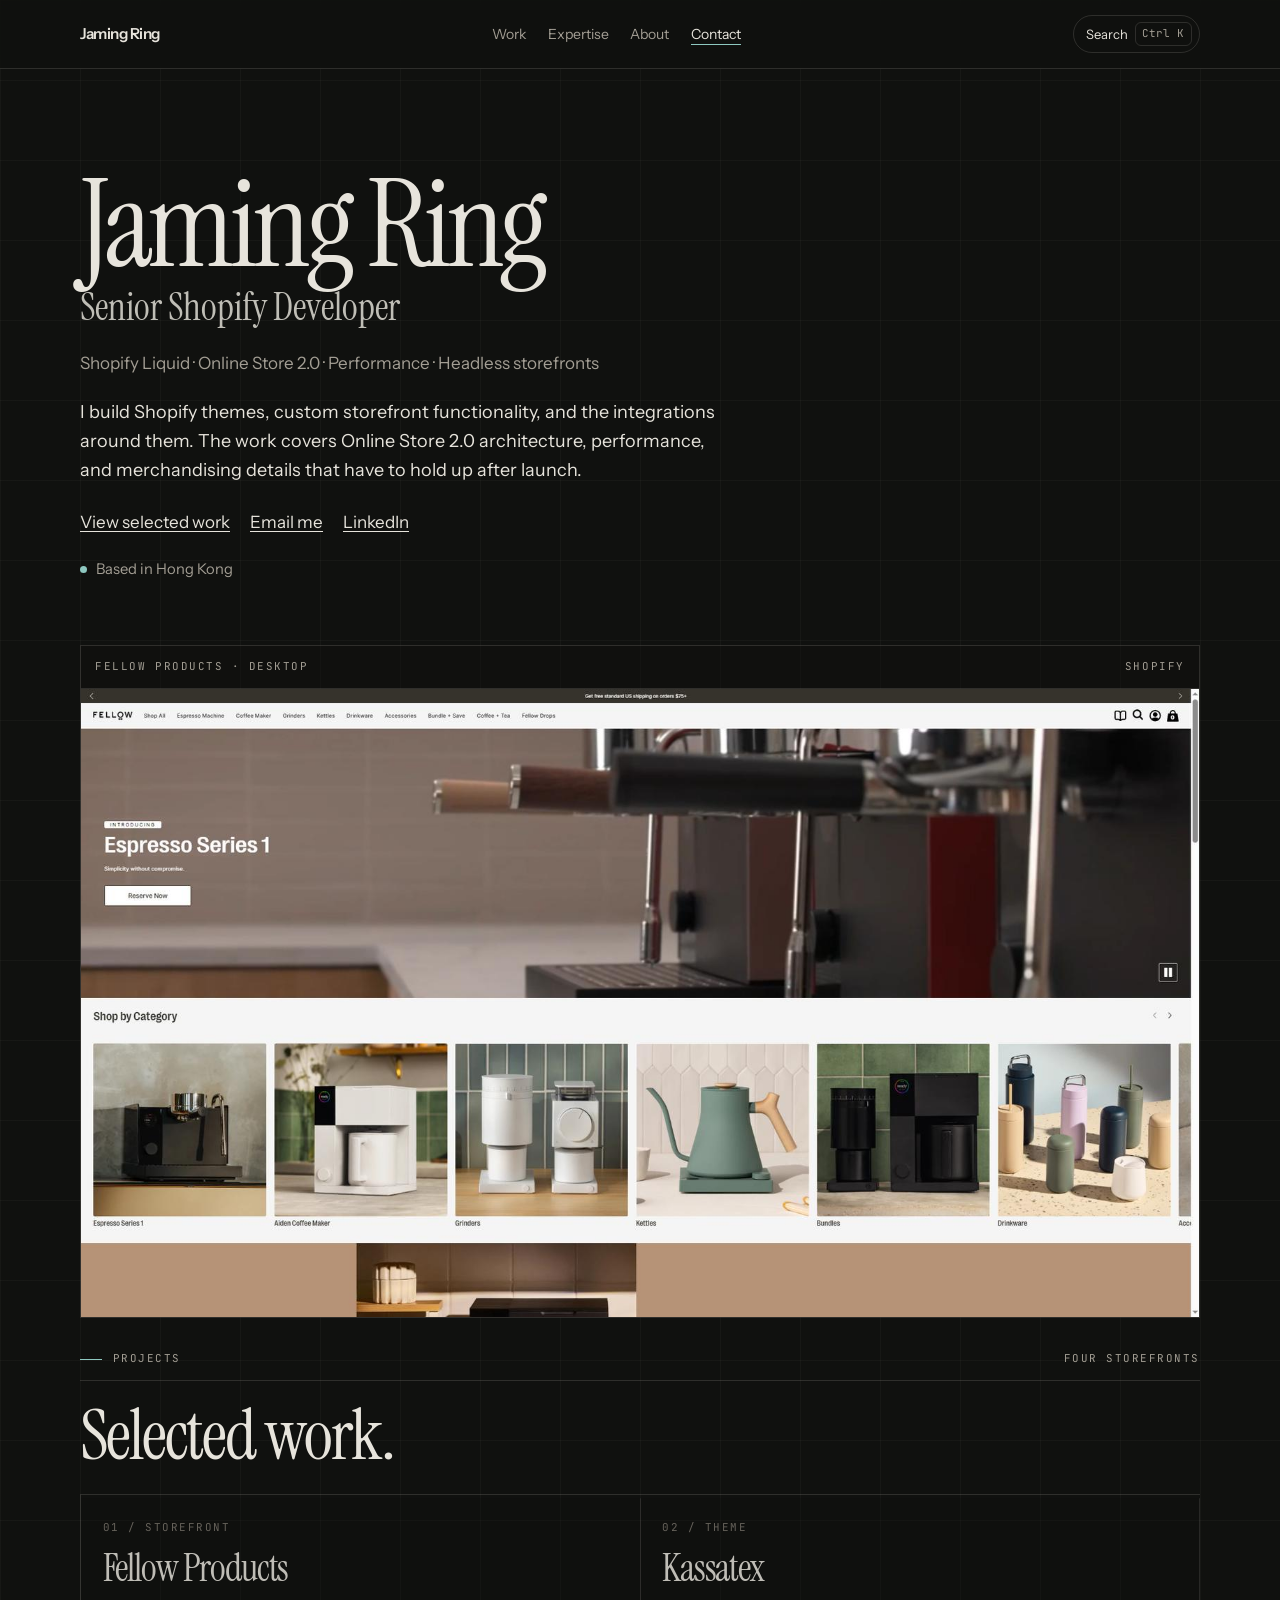
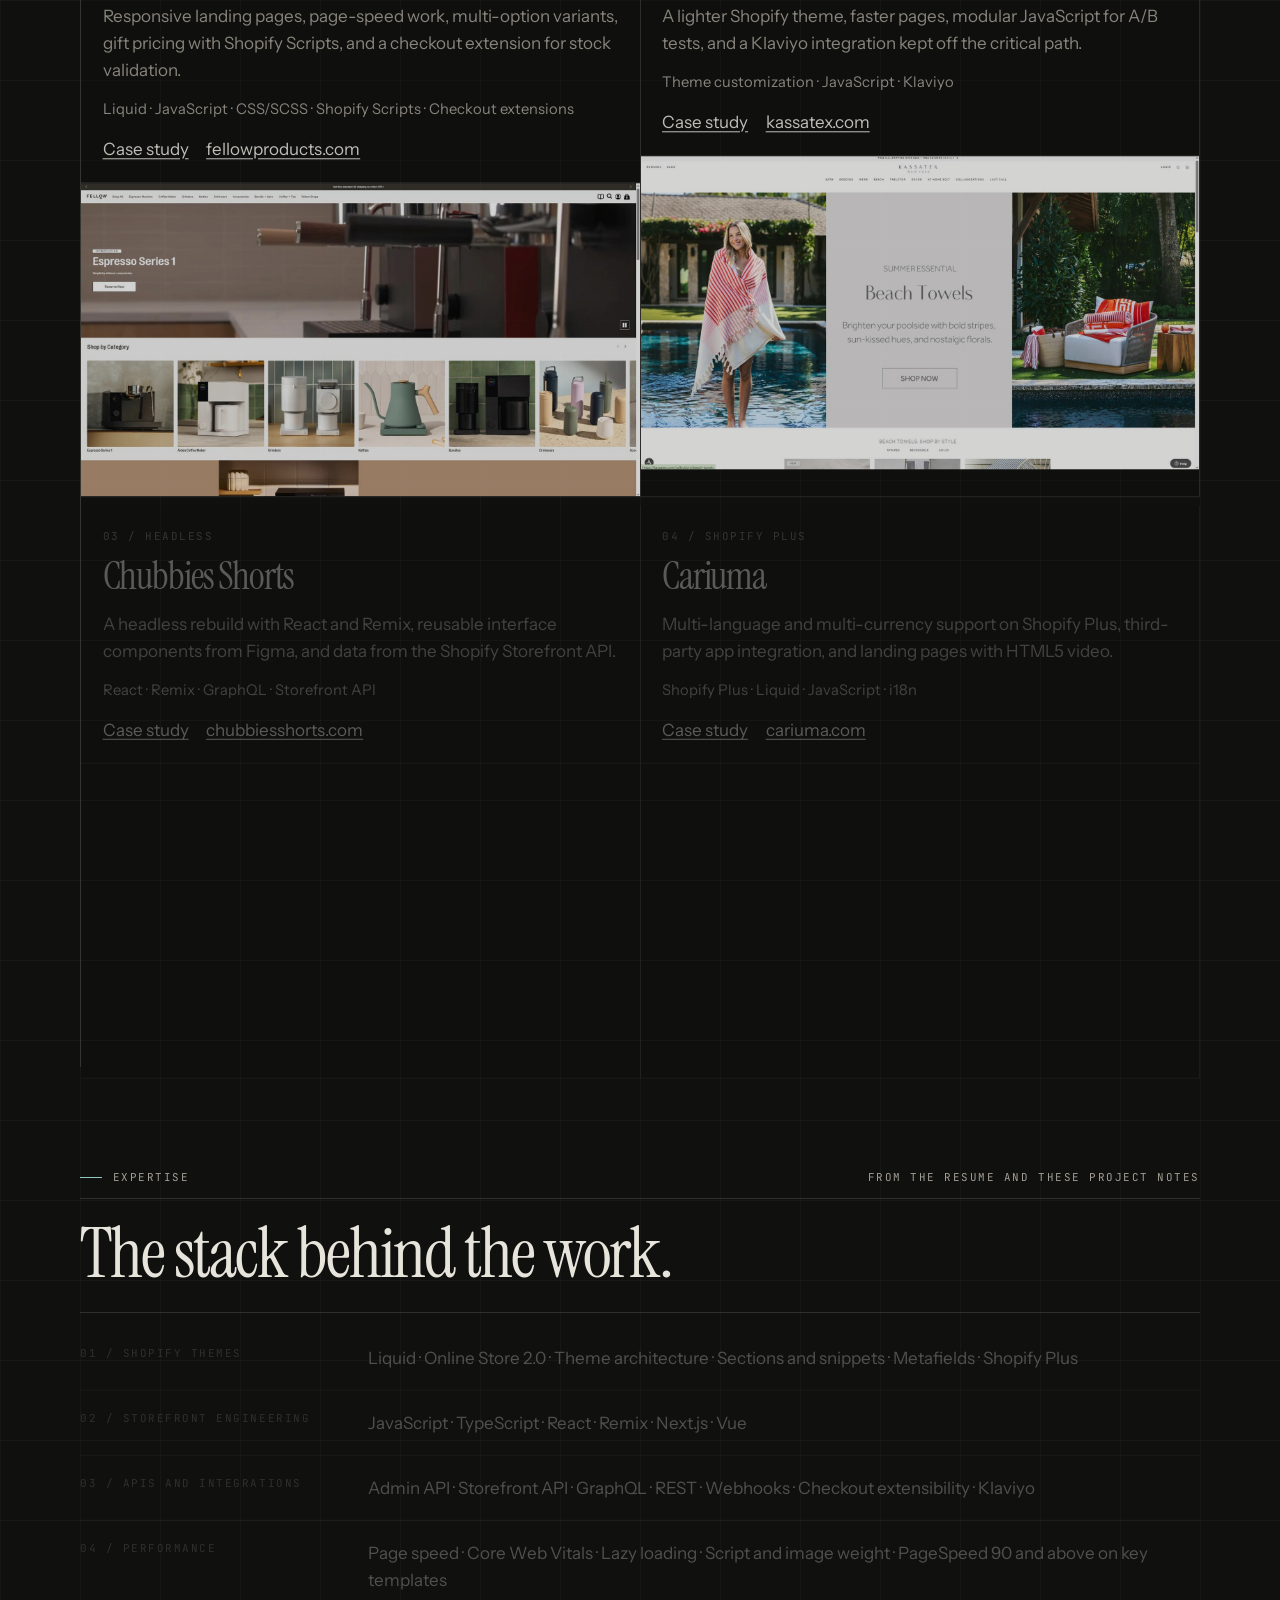
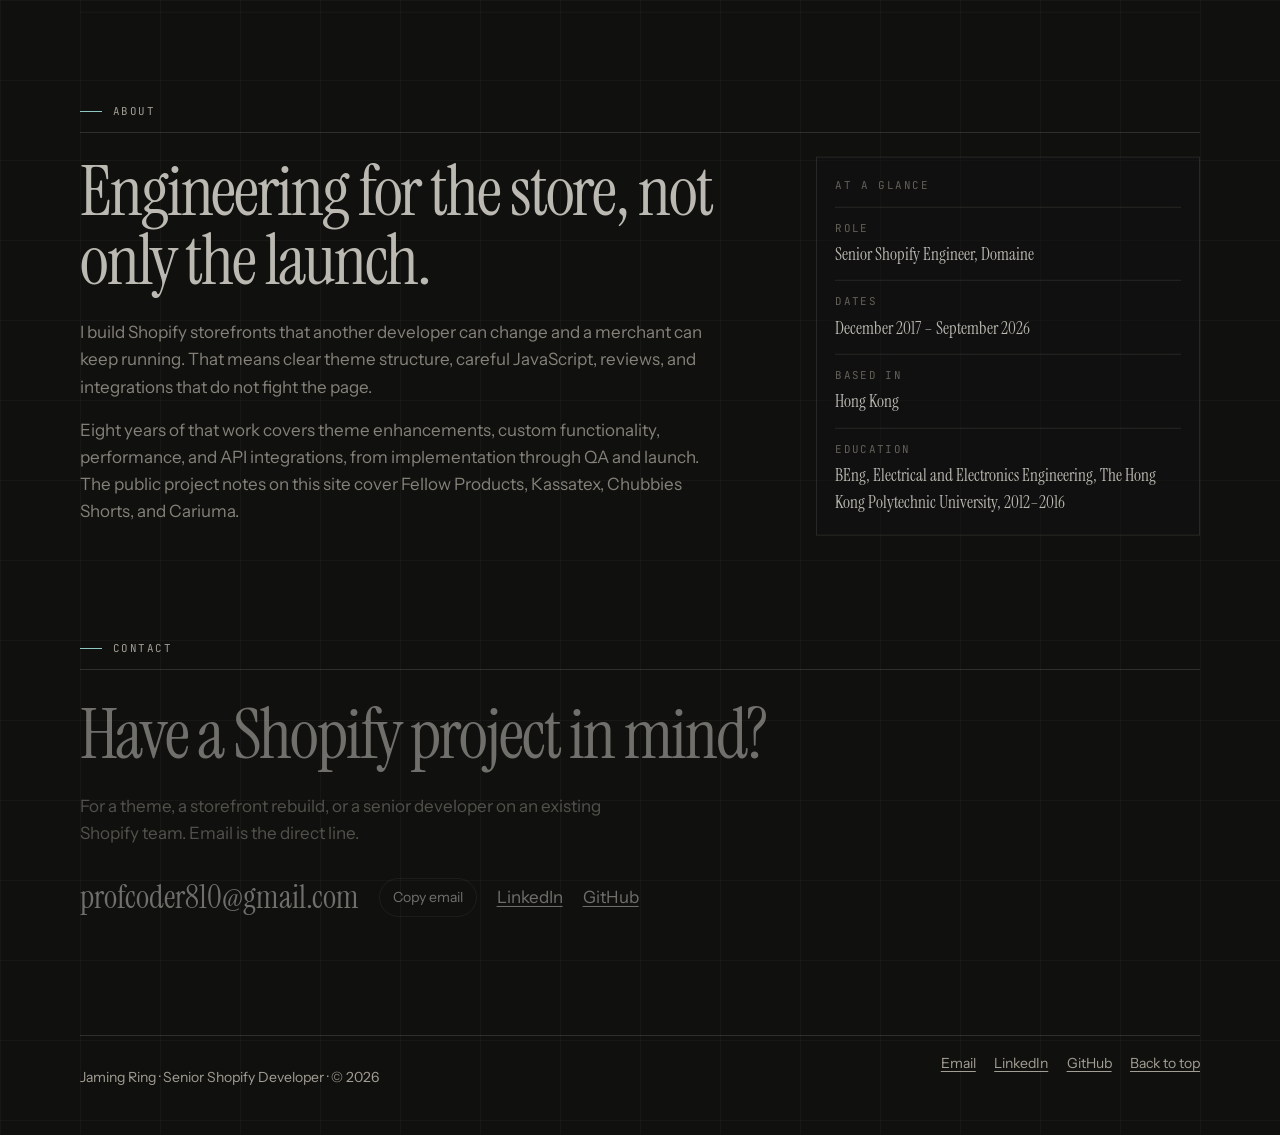
==== commit 13ef9487: "Adjusted: Style" ====
--- a/index.html
+++ b/index.html
@@ -3,10 +3,15 @@
 <head>
   <meta charset="utf-8">
   <meta name="viewport" content="width=device-width, initial-scale=1">
+  <script>
+    if (window.matchMedia("(prefers-reduced-motion: no-preference)").matches) {
+      document.documentElement.classList.add("is-motion");
+    }
+  </script>
   <title>Jaming Ring | Senior Shopify Developer</title>
   <meta name="description" content="Jaming Ring is a senior Shopify developer. Selected work includes Fellow Products, Kassatex, Chubbies Shorts, and Cariuma.">
   <link rel="canonical" href="https://prof-coder.github.io/">
-  <meta name="theme-color" content="#f6f4ef">
+  <meta name="theme-color" content="#10110f">
   <meta property="og:type" content="website">
   <meta property="og:title" content="Jaming Ring | Senior Shopify Developer">
   <meta property="og:description" content="Shopify themes, custom storefront functionality, performance, and e-commerce integrations.">
@@ -14,6 +19,9 @@
   <meta property="og:image" content="https://prof-coder.github.io/assets/og.jpg">
   <meta name="twitter:card" content="summary_large_image">
   <link rel="icon" href="/favicon.svg" type="image/svg+xml">
+  <link rel="preconnect" href="https://fonts.googleapis.com">
+  <link rel="preconnect" href="https://fonts.gstatic.com" crossorigin>
+  <link href="https://fonts.googleapis.com/css2?family=Instrument+Sans:ital,wght@0,400;0,500;0,600&family=Instrument+Serif:ital@0;1&family=JetBrains+Mono:wght@400;500&display=swap" rel="stylesheet">
   <link rel="stylesheet" href="/css/styles.css">
 </head>
 <body>
@@ -26,165 +34,165 @@
         <span class="nav-toggle__close">Close</span>
       </button>
       <nav id="site-nav" class="site-nav" aria-label="Primary">
-        <a href="/#work">Selected Work</a>
-        <a href="/#expertise">Expertise</a>
-        <a href="/#about">About</a>
-        <a href="/#contact">Contact</a>
-        <a class="button button--small" href="/#contact">Let's Talk</a>
+        <a href="/#work" data-command="Selected work">Work</a>
+        <a href="/#expertise" data-command="Expertise">Expertise</a>
+        <a href="/#about" data-command="About">About</a>
+        <a href="/#contact" data-command="Contact">Contact</a>
       </nav>
+      <button class="search-toggle" id="open-command" type="button" aria-haspopup="dialog" aria-controls="command">
+        <span>Search</span>
+        <kbd>Ctrl K</kbd>
+      </button>
     </div>
   </header>
 
   <main id="main">
     <section class="hero wrap" aria-labelledby="hero-title">
-      <div>
-        <p class="eyebrow">Senior Shopify Developer</p>
-        <h1 id="hero-title">Building better Shopify experiences that turn visitors into customers.</h1>
-        <p class="lede">I build Shopify themes, custom storefront functionality, and the integrations around them. The work covers Online Store 2.0 architecture, performance, and merchandising details that have to hold up after launch.</p>
-        <div class="hero__actions">
-          <a class="button" href="#work">View Selected Work</a>
-          <a class="button button--ghost" href="#contact">Let's Discuss Your Project</a>
-        </div>
-      </div>
-      <div class="stage" aria-hidden="true">
-        <div class="stage__chrome">
-          <i></i><i></i><i></i>
-          <span>Storefront layout</span>
-        </div>
-        <div class="stage__canvas">
-          <div class="stage__hero">Hero</div>
-          <div class="stage__row">
-            <span>Product</span>
-            <span>Product</span>
-            <span>Product</span>
-          </div>
-        </div>
-      </div>
+      <h1 id="hero-title">Jaming Ring</h1>
+      <p class="role">Senior Shopify Developer</p>
+      <p class="focus">Shopify Liquid · Online Store 2.0 · Performance · Headless storefronts</p>
+      <p class="lede">I build Shopify themes, custom storefront functionality, and the integrations around them. The work covers Online Store 2.0 architecture, performance, and merchandising details that have to hold up after launch.</p>
+      <div class="link-row">
+        <a href="#work">View selected work</a>
+        <a href="mailto:profcoder810@gmail.com" data-command="Email">Email me</a>
+        <a href="https://www.linkedin.com/in/jaming-r-033913406/" data-command="LinkedIn" rel="me noopener noreferrer" target="_blank">LinkedIn</a>
+      </div>
+      <p class="status"><span class="status__dot" aria-hidden="true"></span> Based in Hong Kong</p>
+      <figure class="frame">
+        <figcaption class="frame__bar">
+          <span>Fellow Products · Desktop</span>
+          <span>Shopify</span>
+        </figcaption>
+        <img src="/assets/opt/fellow-desktop.jpg" width="1600" height="900" alt="Desktop screenshot of the Fellow Products storefront" fetchpriority="high">
+      </figure>
     </section>
 
     <section id="work" class="section wrap" aria-labelledby="work-title">
-      <div class="section__head">
-        <h2 id="work-title">Selected work</h2>
-        <p>Theme builds, a headless migration, and an international Shopify Plus store. Open a case study for the contribution, or go straight to the live site.</p>
-      </div>
-      <div class="project-grid">
-        <article class="project">
-          <a class="project__media" href="/work/fellow-products.html" aria-label="Fellow Products case study">
-            <img class="project__desktop" src="/assets/opt/fellow-desktop.jpg" width="1600" height="900" alt="Desktop screenshot of the Fellow Products storefront" fetchpriority="high">
-            <img class="project__phone" src="/assets/opt/fellow-mobile.jpg" width="425" height="856" alt="" loading="lazy" decoding="async">
-          </a>
-          <div class="project__body">
-            <h3><a href="/work/fellow-products.html">Fellow Products</a></h3>
-            <p class="project__summary">Responsive landing pages, page-speed work, multi-option variants, gift pricing with Shopify Scripts, and a checkout extension for stock validation.</p>
-            <p class="project__meta">Liquid, JavaScript, CSS/SCSS, Shopify Scripts, checkout extensions</p>
-            <p class="project__links">
-              <a href="/work/fellow-products.html">Case study</a>
-              <a href="https://fellowproducts.com" target="_blank" rel="noopener noreferrer">fellowproducts.com</a>
-            </p>
-          </div>
-        </article>
-
-        <article class="project">
-          <a class="project__media" href="/work/kassatex.html" aria-label="Kassatex case study">
-            <img class="project__desktop" src="/assets/opt/kassatex-desktop.jpg" width="1600" height="900" alt="Desktop screenshot of the Kassatex storefront" loading="lazy" decoding="async">
-            <img class="project__phone" src="/assets/opt/kassatex-mobile.jpg" width="427" height="856" alt="" loading="lazy" decoding="async">
-          </a>
-          <div class="project__body">
-            <h3><a href="/work/kassatex.html">Kassatex</a></h3>
-            <p class="project__summary">A lighter Shopify theme, faster pages, modular JavaScript for A/B tests, and a Klaviyo integration kept off the critical path.</p>
-            <p class="project__meta">Theme customization, JavaScript, Klaviyo</p>
-            <p class="project__links">
-              <a href="/work/kassatex.html">Case study</a>
-              <a href="https://kassatex.com" target="_blank" rel="noopener noreferrer">kassatex.com</a>
-            </p>
-          </div>
-        </article>
-
-        <article class="project">
-          <a class="project__media" href="/work/chubbies-shorts.html" aria-label="Chubbies Shorts case study">
-            <img class="project__desktop" src="/assets/opt/chubbies-desktop.jpg" width="1600" height="900" alt="Desktop screenshot of the Chubbies Shorts storefront" loading="lazy" decoding="async">
-            <img class="project__phone" src="/assets/opt/chubbies-mobile.jpg" width="426" height="853" alt="" loading="lazy" decoding="async">
-          </a>
-          <div class="project__body">
-            <h3><a href="/work/chubbies-shorts.html">Chubbies Shorts</a></h3>
-            <p class="project__summary">A headless rebuild with React and Remix, reusable interface components from Figma, and data from the Shopify Storefront API.</p>
-            <p class="project__meta">React, Remix, GraphQL, Storefront API</p>
-            <p class="project__links">
-              <a href="/work/chubbies-shorts.html">Case study</a>
-              <a href="https://chubbiesshorts.com" target="_blank" rel="noopener noreferrer">chubbiesshorts.com</a>
-            </p>
-          </div>
-        </article>
-
-        <article class="project">
-          <a class="project__media" href="/work/cariuma.html" aria-label="Cariuma case study">
-            <img class="project__desktop" src="/assets/opt/cariuma-desktop.jpg" width="1600" height="900" alt="Desktop screenshot of the Cariuma storefront" loading="lazy" decoding="async">
-            <img class="project__phone" src="/assets/opt/cariuma-mobile.jpg" width="426" height="855" alt="" loading="lazy" decoding="async">
-          </a>
-          <div class="project__body">
-            <h3><a href="/work/cariuma.html">Cariuma</a></h3>
-            <p class="project__summary">Multi-language and multi-currency support on Shopify Plus, third-party app integration, and landing pages with HTML5 video.</p>
-            <p class="project__meta">Shopify Plus, Liquid, JavaScript, i18n</p>
-            <p class="project__links">
-              <a href="/work/cariuma.html">Case study</a>
-              <a href="https://cariuma.com" target="_blank" rel="noopener noreferrer">cariuma.com</a>
-            </p>
-          </div>
+      <div class="kicker">
+        <span class="kicker__label">Projects</span>
+        <span>Four storefronts</span>
+      </div>
+      <h2 id="work-title">Selected work.</h2>
+      <div class="work-grid">
+        <article class="work-card">
+          <p class="index">01 / Storefront</p>
+          <h3><a href="/work/fellow-products.html" data-command="Fellow Products">Fellow Products</a></h3>
+          <p class="work-card__summary">Responsive landing pages, page-speed work, multi-option variants, gift pricing with Shopify Scripts, and a checkout extension for stock validation.</p>
+          <p class="work-card__stack">Liquid · JavaScript · CSS/SCSS · Shopify Scripts · Checkout extensions</p>
+          <p class="work-card__links">
+            <a href="/work/fellow-products.html">Case study</a>
+            <a href="https://fellowproducts.com" target="_blank" rel="noopener noreferrer">fellowproducts.com</a>
+          </p>
+          <img src="/assets/opt/fellow-desktop.jpg" width="1600" height="900" alt="Desktop screenshot of the Fellow Products storefront" loading="lazy" decoding="async">
+        </article>
+        <article class="work-card">
+          <p class="index">02 / Theme</p>
+          <h3><a href="/work/kassatex.html" data-command="Kassatex">Kassatex</a></h3>
+          <p class="work-card__summary">A lighter Shopify theme, faster pages, modular JavaScript for A/B tests, and a Klaviyo integration kept off the critical path.</p>
+          <p class="work-card__stack">Theme customization · JavaScript · Klaviyo</p>
+          <p class="work-card__links">
+            <a href="/work/kassatex.html">Case study</a>
+            <a href="https://kassatex.com" target="_blank" rel="noopener noreferrer">kassatex.com</a>
+          </p>
+          <img src="/assets/opt/kassatex-desktop.jpg" width="1600" height="900" alt="Desktop screenshot of the Kassatex storefront" loading="lazy" decoding="async">
+        </article>
+        <article class="work-card">
+          <p class="index">03 / Headless</p>
+          <h3><a href="/work/chubbies-shorts.html" data-command="Chubbies Shorts">Chubbies Shorts</a></h3>
+          <p class="work-card__summary">A headless rebuild with React and Remix, reusable interface components from Figma, and data from the Shopify Storefront API.</p>
+          <p class="work-card__stack">React · Remix · GraphQL · Storefront API</p>
+          <p class="work-card__links">
+            <a href="/work/chubbies-shorts.html">Case study</a>
+            <a href="https://chubbiesshorts.com" target="_blank" rel="noopener noreferrer">chubbiesshorts.com</a>
+          </p>
+          <img src="/assets/opt/chubbies-desktop.jpg" width="1600" height="900" alt="Desktop screenshot of the Chubbies Shorts storefront" loading="lazy" decoding="async">
+        </article>
+        <article class="work-card">
+          <p class="index">04 / Shopify Plus</p>
+          <h3><a href="/work/cariuma.html" data-command="Cariuma">Cariuma</a></h3>
+          <p class="work-card__summary">Multi-language and multi-currency support on Shopify Plus, third-party app integration, and landing pages with HTML5 video.</p>
+          <p class="work-card__stack">Shopify Plus · Liquid · JavaScript · i18n</p>
+          <p class="work-card__links">
+            <a href="/work/cariuma.html">Case study</a>
+            <a href="https://cariuma.com" target="_blank" rel="noopener noreferrer">cariuma.com</a>
+          </p>
+          <img src="/assets/opt/cariuma-desktop.jpg" width="1600" height="900" alt="Desktop screenshot of the Cariuma storefront" loading="lazy" decoding="async">
         </article>
       </div>
     </section>
 
     <section id="expertise" class="section wrap" aria-labelledby="expertise-title">
-      <div class="section__head">
-        <h2 id="expertise-title">Expertise</h2>
-        <p>Theme architecture, storefront JavaScript, Shopify APIs, and performance. Each group is limited to what the resume and these project notes already name.</p>
-      </div>
-      <div class="expertise-grid">
-        <article class="panel">
-          <h3>Shopify themes</h3>
-          <p>Liquid, Online Store 2.0, theme architecture, sections and snippets, metafields, and Shopify Plus.</p>
-        </article>
-        <article class="panel">
-          <h3>Storefront engineering</h3>
-          <p>JavaScript and TypeScript, React, and Remix. The Chubbies Shorts notes describe a headless storefront on the Shopify Storefront API. Next.js and Vue are part of the same frontend toolkit on the resume.</p>
-        </article>
-        <article class="panel">
-          <h3>APIs and integrations</h3>
-          <p>Shopify Admin API, Storefront API, GraphQL, REST, webhooks, and checkout extensibility. Klaviyo is the named marketing integration in the Kassatex notes.</p>
-        </article>
-        <article class="panel">
-          <h3>Performance</h3>
-          <p>Page speed, Core Web Vitals, lazy loading, and keeping scripts and images off the critical path. On key templates, that work has reached PageSpeed scores of 90 and above.</p>
-        </article>
-      </div>
+      <div class="kicker">
+        <span class="kicker__label">Expertise</span>
+        <span>From the resume and these project notes</span>
+      </div>
+      <h2 id="expertise-title">The stack behind the work.</h2>
+      <ol class="skill-list">
+        <li class="skill-row">
+          <p class="index">01 / Shopify themes</p>
+          <p>Liquid · Online Store 2.0 · Theme architecture · Sections and snippets · Metafields · Shopify Plus</p>
+        </li>
+        <li class="skill-row">
+          <p class="index">02 / Storefront engineering</p>
+          <p>JavaScript · TypeScript · React · Remix · Next.js · Vue</p>
+        </li>
+        <li class="skill-row">
+          <p class="index">03 / APIs and integrations</p>
+          <p>Admin API · Storefront API · GraphQL · REST · Webhooks · Checkout extensibility · Klaviyo</p>
+        </li>
+        <li class="skill-row">
+          <p class="index">04 / Performance</p>
+          <p>Page speed · Core Web Vitals · Lazy loading · Script and image weight · PageSpeed 90 and above on key templates</p>
+        </li>
+      </ol>
     </section>
 
     <section id="about" class="section wrap" aria-labelledby="about-title">
-      <div class="section__head">
-        <h2 id="about-title">About</h2>
-      </div>
-      <div class="about-grid">
-        <article class="panel panel--wide">
-          <h3>Engineering for the store, not only the launch</h3>
+      <div class="kicker">
+        <span class="kicker__label">About</span>
+      </div>
+      <div class="about-layout">
+        <div class="about-copy">
+          <h2 id="about-title">Engineering for the store, not only the launch.</h2>
           <p>I build Shopify storefronts that another developer can change and a merchant can keep running. That means clear theme structure, careful JavaScript, reviews, and integrations that do not fight the page.</p>
           <p>Eight years of that work covers theme enhancements, custom functionality, performance, and API integrations, from implementation through QA and launch. The public project notes on this site cover Fellow Products, Kassatex, Chubbies Shorts, and Cariuma.</p>
-          <ul class="facts">
-            <li>Senior Shopify Engineer, Domaine, December 2017 – September 2026</li>
-            <li>Bachelor’s degree, Electrical and Electronics Engineering, The Hong Kong Polytechnic University, 2012–2016</li>
-            <li>Based in Hong Kong</li>
-          </ul>
-        </article>
+        </div>
+        <aside class="glance" aria-label="At a glance">
+          <p class="index">At a glance</p>
+          <dl>
+            <div>
+              <dt>Role</dt>
+              <dd>Senior Shopify Engineer, Domaine</dd>
+            </div>
+            <div>
+              <dt>Dates</dt>
+              <dd>December 2017 – September 2026</dd>
+            </div>
+            <div>
+              <dt>Based in</dt>
+              <dd>Hong Kong</dd>
+            </div>
+            <div>
+              <dt>Education</dt>
+              <dd>BEng, Electrical and Electronics Engineering, The Hong Kong Polytechnic University, 2012–2016</dd>
+            </div>
+          </dl>
+        </aside>
       </div>
     </section>
 
     <section id="contact" class="section wrap" aria-labelledby="contact-title">
-      <div class="contact">
+      <div class="kicker">
+        <span class="kicker__label">Contact</span>
+      </div>
+      <div class="contact-block">
         <h2 id="contact-title">Have a Shopify project in mind?</h2>
-        <p>For a theme, a storefront rebuild, or a senior developer on an existing Shopify team. Email is the direct line. LinkedIn and GitHub are the same profiles linked from the resume.</p>
-        <div class="contact__actions">
-          <a class="button" href="mailto:profcoder810@gmail.com">profcoder810@gmail.com</a>
+        <p>For a theme, a storefront rebuild, or a senior developer on an existing Shopify team. Email is the direct line.</p>
+        <div class="contact-actions">
+          <a class="email-link" href="mailto:profcoder810@gmail.com">profcoder810@gmail.com</a>
+          <button class="copy-email" id="copy-email" type="button" data-email="profcoder810@gmail.com">Copy email</button>
           <a href="https://www.linkedin.com/in/jaming-r-033913406/" rel="me noopener noreferrer" target="_blank">LinkedIn</a>
-          <a href="https://github.com/prof-coder" rel="me noopener noreferrer" target="_blank">GitHub</a>
+          <a href="https://github.com/prof-coder" data-command="GitHub" rel="me noopener noreferrer" target="_blank">GitHub</a>
         </div>
       </div>
     </section>
@@ -197,9 +205,12 @@
         <a href="mailto:profcoder810@gmail.com">Email</a>
         <a href="https://www.linkedin.com/in/jaming-r-033913406/" rel="me noopener noreferrer" target="_blank">LinkedIn</a>
         <a href="https://github.com/prof-coder" rel="me noopener noreferrer" target="_blank">GitHub</a>
+        <a href="#main">Back to top</a>
       </nav>
     </div>
   </footer>
+  <script src="/js/anime.umd.min.js"></script>
+  <script src="/js/motion.js"></script>
   <script src="/js/site.js"></script>
 </body>
 </html>
--- a/css/styles.css
+++ b/css/styles.css
@@ -1,16 +1,16 @@
 :root {
-  --bg: #f6f4ef;
-  --surface: #fffcf8;
-  --ink: #122033;
-  --muted: #3e4c5f;
-  --line: #e2dbd1;
-  --accent: #1f4b82;
-  --accent-dark: #163864;
-  --navy: #122033;
-  --font: "Segoe UI", system-ui, -apple-system, "Helvetica Neue", Arial, sans-serif;
+  --bg: #10110f;
+  --text: #e7e4dc;
+  --muted: #a39e94;
+  --faint: #7a756c;
+  --line: rgba(231, 228, 220, 0.14);
+  --accent: #8ec8c0;
+  --header: 4.25rem;
   --wrap: 1120px;
-  --header: 4.5rem;
-  --space: clamp(4.5rem, 8vw, 6.5rem);
+  --serif: "Instrument Serif", "Iowan Old Style", Georgia, serif;
+  --sans: "Instrument Sans", "Segoe UI", "Helvetica Neue", Arial, sans-serif;
+  --mono: "JetBrains Mono", ui-monospace, SFMono-Regular, Menlo, Consolas, monospace;
+  color-scheme: dark;
 }
 
 *,
@@ -26,9 +26,13 @@
 
 body {
   margin: 0;
-  background: var(--bg);
-  color: var(--ink);
-  font-family: var(--font);
+  background-color: var(--bg);
+  background-image:
+    linear-gradient(to right, rgba(231, 228, 220, 0.035) 1px, transparent 1px),
+    linear-gradient(to bottom, rgba(231, 228, 220, 0.035) 1px, transparent 1px);
+  background-size: 80px 80px;
+  color: var(--text);
+  font-family: var(--sans);
   font-size: 1.0625rem;
   line-height: 1.6;
 }
@@ -40,13 +44,8 @@
 }
 
 a {
-  color: var(--accent);
-  text-decoration-thickness: 1px;
+  color: inherit;
   text-underline-offset: 0.18em;
-}
-
-a:hover {
-  color: var(--accent-dark);
 }
 
 :focus-visible {
@@ -58,10 +57,10 @@
   position: absolute;
   left: 1rem;
   top: -4rem;
-  z-index: 40;
-  padding: 0.6rem 0.9rem;
-  background: var(--surface);
-  color: var(--ink);
+  z-index: 50;
+  padding: 0.55rem 0.8rem;
+  background: var(--bg);
+  color: var(--text);
   border: 1px solid var(--line);
 }
 
@@ -78,41 +77,41 @@
   position: sticky;
   top: 0;
   z-index: 20;
-  background: rgba(246, 244, 239, 0.94);
+  background: rgba(16, 17, 15, 0.9);
   border-bottom: 1px solid var(--line);
-  backdrop-filter: blur(12px);
+  backdrop-filter: blur(14px);
 }
 
 .site-header__bar {
-  display: flex;
+  display: grid;
+  grid-template-columns: 1fr auto auto;
   align-items: center;
-  justify-content: space-between;
-  gap: 1rem;
+  gap: 0.75rem;
   min-height: var(--header);
 }
 
 .wordmark {
-  color: var(--ink);
-  font-size: 1rem;
-  font-weight: 650;
+  color: var(--text);
+  font-size: 0.95rem;
+  font-weight: 600;
   letter-spacing: -0.03em;
   text-decoration: none;
 }
 
-.wordmark:hover {
-  color: var(--ink);
+.nav-toggle,
+.search-toggle {
+  border: 1px solid var(--line);
+  border-radius: 999px;
+  background: transparent;
+  color: var(--text);
+  font: inherit;
+  font-size: 0.8125rem;
+  cursor: pointer;
 }
 
 .nav-toggle {
   display: none;
-  padding: 0.45rem 0.7rem;
-  border: 1px solid var(--line);
-  border-radius: 999px;
-  background: var(--surface);
-  color: var(--ink);
-  font: inherit;
-  font-size: 0.875rem;
-  cursor: pointer;
+  padding: 0.4rem 0.75rem;
 }
 
 .nav-toggle__close {
@@ -127,372 +126,362 @@
   display: inline;
 }
 
-.site-nav {
-  display: flex;
-  align-items: center;
-  gap: 1.5rem;
-}
-
-.site-nav a {
-  color: var(--ink);
-  font-size: 0.9375rem;
-  text-decoration: none;
-}
-
-.site-nav a:hover {
-  color: var(--accent);
-}
-
-.site-nav .button {
-  color: var(--surface);
-}
-
-.site-nav .button:hover {
-  color: var(--surface);
-}
-
-.button {
+.search-toggle {
   display: inline-flex;
   align-items: center;
+  gap: 0.45rem;
+  padding: 0.35rem 0.45rem 0.35rem 0.75rem;
+}
+
+.search-toggle kbd {
+  padding: 0.15rem 0.4rem;
+  border: 1px solid var(--line);
+  border-radius: 6px;
+  color: var(--muted);
+  font-family: var(--mono);
+  font-size: 0.68rem;
+}
+
+.site-nav {
+  display: flex;
+  align-items: center;
   justify-content: center;
-  min-height: 2.75rem;
-  padding: 0.65rem 1.15rem;
-  border: 1px solid var(--navy);
-  border-radius: 999px;
-  background: var(--navy);
-  color: var(--surface);
-  font-size: 0.9375rem;
-  font-weight: 600;
-  line-height: 1;
+  gap: 1.35rem;
+}
+
+.site-nav a {
+  color: var(--muted);
+  font-size: 0.875rem;
   text-decoration: none;
 }
 
-.button:hover {
-  background: var(--accent-dark);
-  border-color: var(--accent-dark);
-  color: var(--surface);
-}
-
-.button--ghost {
-  background: transparent;
-  color: var(--ink);
-}
-
-.button--ghost:hover {
-  background: var(--navy);
-  color: var(--surface);
-}
-
-.button--small {
-  min-height: 2.4rem;
-  padding: 0.5rem 0.95rem;
-  font-size: 0.875rem;
+.site-nav a:hover,
+.site-nav a[aria-current="true"] {
+  color: var(--text);
+}
+
+.site-nav a[aria-current="true"] {
+  box-shadow: inset 0 -1px 0 var(--accent);
 }
 
 .hero {
-  display: grid;
-  grid-template-columns: minmax(0, 1.15fr) minmax(16rem, 0.85fr);
-  gap: clamp(2rem, 5vw, 4.5rem);
+  padding-block: clamp(3.5rem, 8vw, 6.5rem) 2rem;
+}
+
+.hero h1,
+.role,
+.section h2,
+.case > h1,
+.contact-block h2,
+.glance,
+.work-card h3 {
+  font-family: var(--serif);
+  font-weight: 400;
+}
+
+.hero h1 {
+  margin: 0;
+  font-size: clamp(4.2rem, 11vw, 7.6rem);
+  letter-spacing: -0.035em;
+  line-height: 0.9;
+}
+
+.role {
+  margin: 0.35rem 0 0;
+  color: rgba(231, 228, 220, 0.82);
+  font-size: clamp(1.8rem, 3vw, 2.35rem);
+  line-height: 1.15;
+}
+
+.focus,
+.lede {
+  max-width: 40rem;
+}
+
+.focus {
+  margin: 1.25rem 0 0;
+  color: var(--muted);
+}
+
+.lede {
+  margin: 1.35rem 0 0;
+  font-size: 1.125rem;
+}
+
+.link-row {
+  display: flex;
+  flex-wrap: wrap;
+  gap: 0.35rem 1.25rem;
+  margin-top: 1.5rem;
+}
+
+.link-row a,
+.work-card__links a,
+.case__visit a {
+  color: var(--text);
+}
+
+.status {
+  display: flex;
   align-items: center;
-  padding-block: clamp(3.5rem, 8vw, 6rem) var(--space);
-}
-
-.eyebrow {
-  margin: 0 0 1rem;
-  color: var(--accent);
-  font-size: 0.75rem;
-  font-weight: 700;
-  letter-spacing: 0.16em;
-  text-transform: uppercase;
-}
-
-h1,
-h2,
-h3 {
-  font-weight: 620;
-  letter-spacing: -0.035em;
-  line-height: 1.12;
-}
-
-h1 {
-  margin: 0;
-  font-size: clamp(2.45rem, 5.2vw, 4.35rem);
-}
-
-.lede {
-  max-width: 38rem;
-  margin: 1.25rem 0 0;
-  color: var(--muted);
-  font-size: 1.125rem;
-}
-
-.hero__actions {
-  display: flex;
-  flex-wrap: wrap;
-  gap: 0.75rem;
-  margin-top: 2rem;
-}
-
-.stage {
-  background: var(--surface);
-  border: 1px solid var(--line);
-  border-radius: 16px;
-  overflow: hidden;
-}
-
-.stage__chrome {
-  display: flex;
-  align-items: center;
-  gap: 0.4rem;
-  padding: 0.75rem 0.9rem;
-  border-bottom: 1px solid var(--line);
-  color: var(--muted);
-  font-size: 0.75rem;
-  letter-spacing: 0.04em;
-}
-
-.stage__chrome i {
+  gap: 0.55rem;
+  margin: 1.35rem 0 0;
+  color: var(--muted);
+  font-size: 0.92rem;
+}
+
+.status__dot {
   width: 0.45rem;
   height: 0.45rem;
   border-radius: 50%;
-  background: #d7d0c6;
-}
-
-.stage__chrome span {
-  margin-left: 0.35rem;
-}
-
-.stage__canvas {
-  display: grid;
-  gap: 0.7rem;
-  padding: 0.9rem;
-}
-
-.stage__hero,
-.stage__row span {
-  border-radius: 10px;
-}
-
-.stage__hero {
-  display: flex;
-  align-items: flex-end;
-  min-height: 9.5rem;
-  padding: 1rem;
-  background: var(--navy);
-  color: #d5e2f2;
-  font-size: 0.75rem;
-  font-weight: 650;
+  background: var(--accent);
+}
+
+.frame {
+  margin: clamp(2.5rem, 6vw, 4rem) 0 0;
+  border: 1px solid var(--line);
+  background: rgba(16, 17, 15, 0.45);
+}
+
+.frame__bar,
+.kicker,
+.index {
+  font-family: var(--mono);
   letter-spacing: 0.14em;
   text-transform: uppercase;
 }
 
-.stage__row {
-  display: grid;
-  grid-template-columns: repeat(3, minmax(0, 1fr));
-  gap: 0.7rem;
-}
-
-.stage__row span {
-  display: flex;
-  align-items: flex-end;
-  aspect-ratio: 1;
-  padding: 0.7rem;
-  background: #efeae3;
-  color: var(--muted);
-  font-size: 0.75rem;
-}
-
-.stage__row span:first-child {
-  border-bottom: 2px solid var(--accent);
-}
-
-.section {
-  padding-bottom: var(--space);
-}
-
-.section__head {
-  max-width: 40rem;
-  margin-bottom: 2.25rem;
-}
-
-.section__head h2,
-.case h1 {
-  margin: 0;
-  font-size: clamp(2rem, 4vw, 2.75rem);
-}
-
-.section__head p,
-.case__intro {
-  margin: 0.8rem 0 0;
-  color: var(--muted);
-}
-
-.project-grid {
-  display: grid;
-  grid-template-columns: repeat(2, minmax(0, 1fr));
-  gap: 1.5rem;
-}
-
-.project {
-  display: flex;
-  flex-direction: column;
-  min-width: 0;
-  background: var(--surface);
-  border: 1px solid var(--line);
-  border-radius: 16px;
-  overflow: hidden;
-}
-
-.project__media {
-  position: relative;
-  display: block;
-  background: #ebe6de;
-}
-
-.project__desktop {
+.frame__bar {
+  display: flex;
+  justify-content: space-between;
+  gap: 1rem;
+  padding: 0.75rem 0.9rem;
+  border-bottom: 1px solid var(--line);
+  color: var(--muted);
+  font-size: 0.68rem;
+}
+
+.frame img {
   width: 100%;
   aspect-ratio: 16 / 9;
   object-fit: cover;
 }
 
-.project__phone {
-  display: none;
-}
-
-.project__body {
-  display: flex;
-  flex-direction: column;
+.section {
+  padding-bottom: clamp(4rem, 8vw, 6.5rem);
+}
+
+.kicker {
+  display: flex;
+  justify-content: space-between;
+  gap: 1rem;
+  margin: 0 0 1.25rem;
+  padding-bottom: 0.75rem;
+  border-bottom: 1px solid var(--line);
+  color: var(--muted);
+  font-size: 0.68rem;
+}
+
+.kicker__label {
+  display: inline-flex;
+  align-items: center;
   gap: 0.65rem;
-  flex: 1;
-  padding: 1.25rem 1.3rem 1.4rem;
-}
-
-.project__body h3 {
-  margin: 0;
-  font-size: 1.35rem;
-}
-
-.project__body h3 a {
-  color: var(--ink);
+}
+
+.kicker__label::before {
+  content: "";
+  width: 1.4rem;
+  height: 1px;
+  background: var(--accent);
+}
+
+.section h2,
+.contact-block h2 {
+  margin: 0 0 1.5rem;
+  font-size: clamp(2.7rem, 6vw, 4.4rem);
+  letter-spacing: -0.03em;
+  line-height: 0.98;
+}
+
+.work-grid {
+  display: grid;
+  grid-template-columns: 1fr 1fr;
+  border-top: 1px solid var(--line);
+  border-left: 1px solid var(--line);
+}
+
+.work-card {
+  min-width: 0;
+  padding: 1.35rem 1.35rem 0;
+  border-right: 1px solid var(--line);
+  border-bottom: 1px solid var(--line);
+  background: rgba(16, 17, 15, 0.35);
+  overflow: hidden;
+}
+
+.index {
+  margin: 0;
+  color: var(--faint);
+  font-size: 0.68rem;
+}
+
+.work-card h3 {
+  margin: 0.7rem 0 0;
+  font-size: clamp(1.8rem, 3vw, 2.45rem);
+  letter-spacing: -0.03em;
+  line-height: 1.05;
+}
+
+.work-card h3 a {
+  color: inherit;
   text-decoration: none;
 }
 
-.project__body h3 a:hover {
-  color: var(--accent);
-}
-
-.project__body p {
-  margin: 0;
-}
-
-.project__summary {
-  color: var(--muted);
-}
-
-.project__meta {
-  color: var(--ink);
-  font-size: 0.875rem;
-}
-
-.project__links {
+.work-card h3 a:hover {
+  text-decoration: underline;
+  text-underline-offset: 0.14em;
+}
+
+.work-card__summary,
+.work-card__stack,
+.about-copy p,
+.panel p,
+.panel li,
+.case__intro {
+  color: var(--muted);
+}
+
+.work-card__summary {
+  margin: 0.9rem 0 0;
+}
+
+.work-card__stack {
+  margin: 0.85rem 0 0;
+  font-size: 0.92rem;
+}
+
+.work-card__links {
   display: flex;
   flex-wrap: wrap;
-  gap: 0.75rem 1.25rem;
-  margin-top: auto;
-  padding-top: 0.4rem;
-  font-size: 0.9375rem;
-}
-
-.expertise-grid,
-.about-grid {
-  display: grid;
-  grid-template-columns: repeat(2, minmax(0, 1fr));
-  gap: 1rem;
-}
-
-.panel {
-  min-width: 0;
-  padding: 1.35rem 1.4rem 1.45rem;
-  background: var(--surface);
-  border: 1px solid var(--line);
-  border-radius: 16px;
-}
-
-.panel h3 {
-  margin: 0 0 0.45rem;
-  font-size: 1.15rem;
-}
-
-.panel p,
-.panel li {
-  margin: 0;
-  color: var(--muted);
-}
-
-.panel p + p,
-.panel .facts {
-  margin-top: 0.85rem;
-}
-
-.about-grid .panel--wide {
-  grid-column: 1 / -1;
-}
-
-.facts {
-  margin: 0.85rem 0 0;
+  gap: 0.4rem 1.1rem;
+  margin: 0.9rem 0 0;
+}
+
+.work-card img {
+  width: calc(100% + 2.7rem);
+  max-width: none;
+  margin: 1.2rem -1.35rem 0;
+  aspect-ratio: 16 / 9;
+  object-fit: cover;
+  border-top: 1px solid var(--line);
+}
+
+.skill-list {
+  margin: 0;
   padding: 0;
   list-style: none;
-}
-
-.facts li + li {
-  margin-top: 0.35rem;
-}
-
-.contact {
-  padding: clamp(2.5rem, 6vw, 4rem);
-  background: var(--navy);
-  border-radius: 18px;
-  color: #f6f4ef;
-}
-
-.contact h2 {
-  margin: 0;
-  max-width: 16ch;
-  font-size: clamp(2rem, 4vw, 3rem);
-}
-
-.contact p {
+  border-top: 1px solid var(--line);
+}
+
+.skill-row {
+  display: grid;
+  grid-template-columns: minmax(10rem, 16rem) 1fr;
+  gap: 1rem 2rem;
+  padding: 1.15rem 0;
+  border-bottom: 1px solid var(--line);
+}
+
+.skill-row p {
+  margin: 0;
+}
+
+.about-layout {
+  display: grid;
+  grid-template-columns: minmax(0, 1.45fr) minmax(16rem, 0.8fr);
+  gap: 1.5rem 2.5rem;
+  align-items: start;
+}
+
+.about-copy h2 {
+  margin-top: 0;
+}
+
+.about-copy p {
+  margin: 0 0 1rem;
+  max-width: 40rem;
+}
+
+.glance {
+  padding: 1.15rem 1.15rem 0.4rem;
+  border: 1px solid var(--line);
+  background: rgba(16, 17, 15, 0.4);
+}
+
+.glance .index {
+  margin-bottom: 0.8rem;
+}
+
+.glance dl {
+  margin: 0;
+}
+
+.glance div {
+  padding: 0.75rem 0;
+  border-top: 1px solid var(--line);
+}
+
+.glance dt {
+  color: var(--faint);
+  font-family: var(--mono);
+  font-size: 0.68rem;
+  letter-spacing: 0.12em;
+  text-transform: uppercase;
+}
+
+.glance dd {
+  margin: 0.25rem 0 0;
+}
+
+.contact-block p {
   max-width: 36rem;
-  margin: 1rem 0 0;
-  color: #d5deea;
-}
-
-.contact__actions {
+  margin: 0;
+  color: var(--muted);
+}
+
+.contact-actions {
   display: flex;
   flex-wrap: wrap;
+  align-items: center;
   gap: 0.75rem 1.25rem;
-  align-items: center;
-  margin-top: 1.75rem;
-}
-
-.contact .button {
-  background: #f6f4ef;
-  border-color: #f6f4ef;
-  color: var(--navy);
-}
-
-.contact .button:hover {
-  background: #d9e4f2;
-  border-color: #d9e4f2;
-  color: var(--navy);
-}
-
-.contact__actions a:not(.button) {
-  color: #f6f4ef;
+  margin-top: 1.5rem;
+}
+
+.email-link {
+  color: var(--text);
+  font-family: var(--serif);
+  font-size: clamp(1.5rem, 3vw, 2rem);
+  text-decoration: none;
+}
+
+.email-link:hover {
+  text-decoration: underline;
+  text-underline-offset: 0.12em;
+}
+
+.copy-email,
+.command__close {
+  border: 1px solid var(--line);
+  border-radius: 999px;
+  background: transparent;
+  color: var(--text);
+  font: inherit;
+  font-size: 0.875rem;
+  padding: 0.45rem 0.8rem;
+  cursor: pointer;
 }
 
 .site-footer {
-  padding-block: 1.5rem 2.5rem;
+  padding-block: 1.25rem 2rem;
   color: var(--muted);
   font-size: 0.875rem;
 }
@@ -502,7 +491,7 @@
   flex-wrap: wrap;
   justify-content: space-between;
   gap: 0.75rem 1.5rem;
-  padding-top: 1.25rem;
+  padding-top: 1rem;
   border-top: 1px solid var(--line);
 }
 
@@ -513,49 +502,62 @@
 .site-footer nav {
   display: flex;
   flex-wrap: wrap;
-  gap: 0.75rem 1.25rem;
+  gap: 0.75rem 1.15rem;
 }
 
 .case {
-  padding-block: clamp(2.5rem, 6vw, 4rem) var(--space);
+  padding-block: clamp(2.2rem, 5vw, 3.5rem) 4rem;
 }
 
 .case__back {
-  display: inline-block;
-  margin-bottom: 1.5rem;
-  color: var(--muted);
-  font-size: 0.875rem;
+  color: var(--muted);
+  font-family: var(--mono);
+  font-size: 0.72rem;
+  letter-spacing: 0.12em;
   text-decoration: none;
-}
-
-.case__back:hover {
+  text-transform: uppercase;
+}
+
+.case > .eyebrow,
+.eyebrow {
+  margin: 1.4rem 0 0;
   color: var(--accent);
+  font-family: var(--mono);
+  font-size: 0.72rem;
+  letter-spacing: 0.14em;
+  text-transform: uppercase;
+}
+
+.case > h1 {
+  margin: 0.4rem 0 0;
+  font-size: clamp(3rem, 7vw, 5rem);
+  letter-spacing: -0.03em;
+  line-height: 0.95;
 }
 
 .case__intro {
   max-width: 40rem;
+  margin: 1rem 0 0;
   font-size: 1.125rem;
 }
 
 .case__visit {
-  margin: 1.25rem 0 0;
+  margin: 1.1rem 0 0;
 }
 
 .shot-grid {
   display: grid;
-  grid-template-columns: minmax(0, 1.7fr) minmax(9rem, 0.45fr);
+  grid-template-columns: minmax(0, 1.6fr) minmax(9rem, 0.45fr);
   gap: 1rem;
   align-items: start;
-  margin-top: 2.5rem;
+  margin-top: 2rem;
 }
 
 .shot {
   margin: 0;
   min-width: 0;
-  background: var(--surface);
-  border: 1px solid var(--line);
-  border-radius: 16px;
-  overflow: hidden;
+  border: 1px solid var(--line);
+  background: rgba(16, 17, 15, 0.4);
 }
 
 .shot img {
@@ -563,65 +565,123 @@
 }
 
 .shot figcaption {
-  padding: 0.7rem 0.9rem 0.85rem;
-  color: var(--muted);
-  font-size: 0.8125rem;
+  padding: 0.65rem 0.8rem;
+  color: var(--faint);
+  font-family: var(--mono);
+  font-size: 0.68rem;
+  letter-spacing: 0.12em;
+  text-transform: uppercase;
 }
 
 .case__sections {
   display: grid;
   gap: 1rem;
-  margin-top: 1.5rem;
-}
-
-.case__sections h2 {
+  margin-top: 1.25rem;
+}
+
+.panel {
+  padding: 1.15rem 1.2rem 1.25rem;
+  border: 1px solid var(--line);
+  background: rgba(16, 17, 15, 0.35);
+}
+
+.panel h2 {
   margin: 0 0 0.55rem;
-  font-size: 1.25rem;
-}
-
-.case__sections ul {
-  margin: 0;
-  padding-left: 1.15rem;
-  color: var(--muted);
-}
-
-.case__sections li + li {
-  margin-top: 0.4rem;
-}
-
-@media (min-width: 761px) {
-  .project__phone {
-    display: block;
-    position: absolute;
-    right: 0.8rem;
-    bottom: 0.8rem;
-    width: 22%;
-    border: 2px solid #fffcf8;
-    border-radius: 8px;
-  }
-}
-
-@media (max-width: 900px) {
-  .hero,
-  .project-grid,
-  .expertise-grid,
-  .about-grid,
-  .shot-grid {
-    grid-template-columns: 1fr;
-  }
-
-  .shot-grid .shot:last-child {
-    max-width: 16rem;
-  }
-}
-
-@media (max-width: 760px) {
+  font-family: var(--serif);
+  font-size: 1.7rem;
+  font-weight: 400;
+  letter-spacing: -0.03em;
+}
+
+.panel ul {
+  margin: 0;
+  padding-left: 1.1rem;
+}
+
+.command {
+  width: min(34rem, calc(100vw - 2rem));
+  padding: 0;
+  border: 1px solid var(--line);
+  background: #171815;
+  color: var(--text);
+}
+
+.command::backdrop {
+  background: rgba(0, 0, 0, 0.62);
+}
+
+.command__head {
+  display: flex;
+  justify-content: space-between;
+  gap: 1rem;
+  align-items: center;
+  padding: 0.9rem 1rem 0.4rem;
+}
+
+.command__head h2 {
+  margin: 0;
+  font-family: var(--serif);
+  font-size: 1.6rem;
+  font-weight: 400;
+}
+
+.command__note {
+  margin: 0;
+  padding: 0 1rem 0.7rem;
+  color: var(--muted);
+  font-size: 0.9rem;
+}
+
+.command input {
+  width: calc(100% - 2rem);
+  margin: 0 1rem 0.7rem;
+  padding: 0.7rem 0.75rem;
+  border: 1px solid var(--line);
+  border-radius: 8px;
+  background: transparent;
+  color: var(--text);
+  font: inherit;
+}
+
+.command ul {
+  margin: 0;
+  padding: 0 0 0.4rem;
+  list-style: none;
+  max-height: 18rem;
+  overflow: auto;
+}
+
+.command a {
+  display: block;
+  padding: 0.65rem 1rem;
+  color: var(--text);
+  text-decoration: none;
+}
+
+.command a:hover,
+.command a:focus-visible {
+  background: rgba(142, 200, 192, 0.12);
+}
+
+.command__empty {
+  margin: 0;
+  padding: 0.4rem 1rem 1rem;
+  color: var(--muted);
+}
+
+@media (min-width: 900px) {
+  .site-header__bar {
+    grid-template-columns: auto 1fr auto;
+  }
+
+  .nav-toggle {
+    display: none;
+  }
+}
+
+@media (max-width: 899px) {
   .nav-toggle {
     display: inline-flex;
-  }
-
-  .site-header {
-    position: sticky;
   }
 
   .site-nav {
@@ -632,9 +692,9 @@
     top: 100%;
     flex-direction: column;
     align-items: flex-start;
-    gap: 0.35rem;
-    padding: 0.4rem 1.25rem 1.25rem;
-    background: var(--bg);
+    gap: 0.2rem;
+    padding: 0.4rem 1.25rem 1rem;
+    background: rgba(16, 17, 15, 0.98);
     border-bottom: 1px solid var(--line);
   }
 
@@ -643,18 +703,30 @@
   }
 
   .site-nav a {
-    padding: 0.55rem 0;
-  }
-
-  .site-nav .button {
-    width: max-content;
-    margin-top: 0.4rem;
-    padding: 0.7rem 1.15rem;
-    white-space: nowrap;
+    padding: 0.45rem 0;
+  }
+
+  .search-toggle {
+    padding: 0.4rem 0.75rem;
+  }
+
+  .search-toggle kbd {
+    display: none;
   }
 
   body.nav-open {
     overflow: hidden;
+  }
+
+  .work-grid,
+  .about-layout,
+  .skill-row,
+  .shot-grid {
+    grid-template-columns: 1fr;
+  }
+
+  .shot-grid .shot:last-child {
+    max-width: 16rem;
   }
 }
 
@@ -662,40 +734,27 @@
   html {
     scroll-behavior: auto;
   }
-
-  .button,
-  .project__desktop,
-  .site-nav a,
-  .wordmark {
-    transition: none;
-  }
-}
-
-@media (prefers-reduced-motion: no-preference) {
-  .stage {
-    animation: rise 0.7s ease both;
-  }
-
-  .button,
-  .site-nav a,
-  .wordmark,
-  .project__desktop {
-    transition: background-color 0.2s ease, color 0.2s ease, border-color 0.2s ease, transform 0.45s ease;
-  }
-
-  .project:hover .project__desktop {
-    transform: scale(1.025);
-  }
-}
-
-@keyframes rise {
-  from {
-    opacity: 0;
-    transform: translateY(8px);
-  }
-
-  to {
-    opacity: 1;
-    transform: none;
-  }
-}
+}
+
+.is-motion :is(
+  .hero h1,
+  .hero .role,
+  .hero .focus,
+  .hero .lede,
+  .hero .link-row,
+  .hero .status,
+  .frame,
+  .work-card,
+  .skill-row,
+  .about-copy,
+  .glance,
+  .contact-block,
+  .case > .eyebrow,
+  .case > h1,
+  .case__intro,
+  .case__visit,
+  .shot,
+  .panel
+) {
+  opacity: 0;
+}
